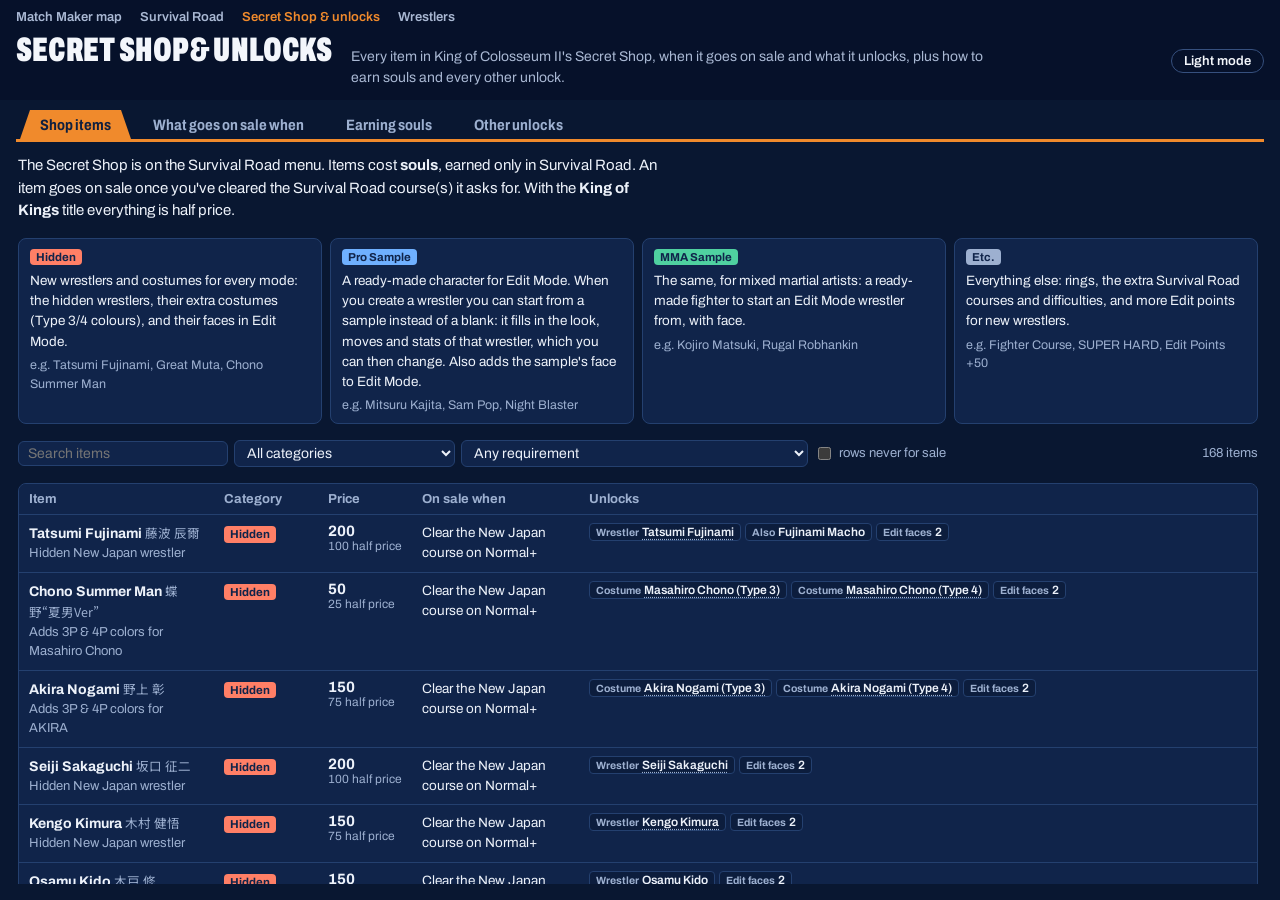
==== docs/secret-shop/index.html @ 8a0bccc7 "King of Colosseum II English translation v0.1 (beta)" ====
<!doctype html>
<html lang="en">
<meta charset="utf-8">
<meta name="viewport" content="width=device-width, initial-scale=1">
<title>Secret Shop &amp; Unlocks</title>
<link rel="preconnect" href="https://fonts.googleapis.com">
<link rel="preconnect" href="https://fonts.gstatic.com" crossorigin>
<link rel="stylesheet" href="https://fonts.googleapis.com/css2?family=Archivo:wdth,wght@62..125,400..900&family=Noto+Sans+JP:wght@400;700&display=swap">
<script>
/* Dark unless the visitor picked light (the toggle in the header). */
try { document.documentElement.dataset.theme = localStorage.getItem("kc2-theme") === "light" ? "light" : "dark"; }
catch (e) { document.documentElement.dataset.theme = "dark"; }
</script>
<style>
/* Shared by the reference pages (tools/pagekit.py): colour tokens (light/dark), header, site nav,
   tabs, chips, buttons, tables and prose. Page-specific colours (--p-*) live here too. */
:root {
  /* light: steel paper and navy ink; the accent is the game's tab orange, gold is the title belt */
  --bg: #e6ebf3; --surface: #ffffff; --sunk: #eef2f8; --ink: #0d1a33; --muted: #4d5d78; --line: #c3cfe1;
  --accent: #c2560c; --accent-soft: #fde9d8; --accent-ink: #ffffff; --good: #17734a; --bad: #b42318; --hl: #8a6100; --hl-bg: #fff2cc;
  --tab: #e8781f; --tab-ink: #10203f; --band: #0f2347; --band-ink: #f3f6fb;
  --p-njpw: #c2412d; --p-noah: #127a55; --p-ajpw: #2563b0; --p-zero1: #b06200; --p-wj: #6d45a8; --p-pancrase: #5a6573;
  --display: "Archivo", "Arial Narrow", "Helvetica Neue", sans-serif;
  --body: "Archivo", "Noto Sans JP", "Segoe UI", system-ui, sans-serif;
  --mono: var(--body);
}
@media (prefers-color-scheme: dark) { :root:not([data-theme="light"]) {
  /* dark: the game's menu blue */
  --bg: #091731; --surface: #10244a; --sunk: #0c1d3d; --ink: #edf2fa; --muted: #9db0d0; --line: #24406f;
  --accent: #ff9440; --accent-soft: #3a2614; --accent-ink: #10203f; --good: #5fd391; --bad: #ff7b72; --hl: #f5c451; --hl-bg: #33290f;
  --tab: #f08a2c; --tab-ink: #10203f; --band: #06112a; --band-ink: #f3f6fb;
  --p-njpw: #ff7f66; --p-noah: #4fd1a0; --p-ajpw: #6fb0ff; --p-zero1: #ffb347; --p-wj: #b99bff; --p-pancrase: #9db0d0;
  color-scheme: dark; } }
:root[data-theme="dark"] {
  --bg: #091731; --surface: #10244a; --sunk: #0c1d3d; --ink: #edf2fa; --muted: #9db0d0; --line: #24406f;
  --accent: #ff9440; --accent-soft: #3a2614; --accent-ink: #10203f; --good: #5fd391; --bad: #ff7b72; --hl: #f5c451; --hl-bg: #33290f;
  --tab: #f08a2c; --tab-ink: #10203f; --band: #06112a; --band-ink: #f3f6fb;
  --p-njpw: #ff7f66; --p-noah: #4fd1a0; --p-ajpw: #6fb0ff; --p-zero1: #ffb347; --p-wj: #b99bff; --p-pancrase: #9db0d0;
  color-scheme: dark; }

html, body { height: 100%; }
*, *::before, *::after { box-sizing: border-box; }
[hidden] { display: none !important; }
body { background: var(--bg); color: var(--ink); margin: 0; font: 15px/1.5 var(--body); font-variant-numeric: tabular-nums; }
:lang(ja), [lang="ja"] { font-family: "Noto Sans JP", var(--body); }
.app { display: flex; flex-direction: column; height: 100%; padding: 0 16px 16px; gap: 10px; }
/* Header: a dark band across the top, the title in heavy condensed type */
header { display: flex; flex-wrap: wrap; align-items: baseline; gap: 4px 18px; margin: 0 -16px; padding: 10px 16px 12px; background: var(--band); color: var(--band-ink); }
h1 { font: 900 34px/0.95 var(--display); font-stretch: 62%; letter-spacing: .005em; text-transform: uppercase; margin: 0; }
h1 span { color: inherit; }
.sub { color: #a9b8d3; font-size: 14px; max-width: 80ch; }
#theme { margin-left: auto; align-self: center; font: 600 13px var(--body); border: 1px solid #36507e; background: transparent; color: var(--band-ink); border-radius: 999px; padding: 4px 12px; cursor: pointer; }
/* Tabs: the game's orange slanted tab header for the open one */
nav.tabs { display: flex; gap: 2px; border-bottom: 3px solid var(--tab); flex-wrap: wrap; padding-left: 4px; }
nav.tabs button { font: 700 15px var(--body); font-stretch: 85%; background: none; border: 0; color: var(--muted); padding: 7px 20px 6px; cursor: pointer; clip-path: polygon(10px 0, calc(100% - 10px) 0, 100% 100%, 0 100%); }
nav.tabs button:hover { color: var(--ink); background: var(--sunk); }
nav.tabs button[aria-selected="true"] { color: var(--tab-ink); background: var(--tab); }
button:focus-visible, a:focus-visible, select:focus-visible, [tabindex]:focus-visible { outline: 2px solid var(--accent); outline-offset: 2px; }
.view { flex: 1; min-height: 0; }
.chip { font: 600 13px var(--body); border: 1px solid var(--line); background: var(--surface); color: var(--ink); border-radius: 999px; padding: 4px 11px 4px 9px; cursor: pointer; display: inline-flex; align-items: center; gap: 6px; }
.chip .dot { width: 9px; height: 9px; border-radius: 50%; background: var(--c); }
.chip[aria-pressed="true"] { border-color: var(--ink); box-shadow: inset 0 0 0 1px var(--ink); }
.btn { font: 600 13px var(--body); border: 1px solid var(--line); background: var(--surface); color: var(--ink); border-radius: 6px; padding: 4px 10px; cursor: pointer; }
.btn:hover { border-color: var(--ink); }
.btn[aria-pressed="true"] { border-color: var(--accent); color: var(--accent); }
a.sl { color: var(--ink); font-weight: 600; text-decoration: underline; text-decoration-color: var(--accent); text-underline-offset: 2px; cursor: pointer; }
.muted { color: var(--muted); }
.small { font-size: 13px; }
/* Tables and prose */
.wrap { max-width: 1180px; display: grid; gap: 16px; padding-bottom: 24px; }
.filters { display: flex; flex-wrap: wrap; gap: 6px; align-items: center; }
.filters select { font: 14px var(--body); padding: 4px 8px; border: 1px solid var(--line); border-radius: 6px; background: var(--surface); color: var(--ink); }
.tablebox { overflow-x: auto; border: 1px solid var(--line); border-radius: 8px; background: var(--surface); }
table { border-collapse: collapse; width: 100%; font-size: 14px; }
th, td { text-align: left; vertical-align: top; padding: 8px 10px; border-bottom: 1px solid var(--line); }
th { font: 700 13px var(--body); color: var(--muted); position: sticky; top: 0; background: var(--surface); }
td.n { font-variant-numeric: tabular-nums; white-space: nowrap; text-align: right; }
tr.first td { border-top: 2px solid var(--line); }
.prose { max-width: 72ch; display: grid; gap: 10px; }
.prose h2 { font: 900 30px/1 var(--display); font-stretch: 62%; text-transform: uppercase; margin: 12px 0 0; }
.prose p, .prose li { margin: 0; }
.prose ol, .prose ul { margin: 0; padding-left: 22px; display: grid; gap: 4px; }
.prose table { font-size: 14px; }
.k { font: 600 13px ui-monospace, Menlo, monospace; background: var(--sunk); border: 1px solid var(--line); border-radius: 4px; padding: 0 4px; }
nav.site { display: flex; flex-wrap: wrap; gap: 4px 18px; font: 600 13px var(--body); width: 100%; order: -1; padding-bottom: 6px; }
nav.site a { color: #a9b8d3; text-decoration: none; }
nav.site a:hover { color: var(--band-ink); }
nav.site a[aria-current="page"] { color: var(--tab); }
.note { border-left: 3px solid var(--line); padding: 2px 0 2px 12px; color: var(--muted); font-size: 13.5px; }
@media (max-width: 900px) { .app { height: auto; min-height: 100%; } }
a.wl { color: inherit; text-decoration: underline dotted; text-decoration-color: var(--muted); text-underline-offset: 3px; }
a.wl:hover { text-decoration-style: solid; text-decoration-color: var(--accent); }

/* Layout: header + tabs; each tab scrolls on its own. Built by tools/shopmap.py. */
.view { overflow: auto; padding: 2px 4px 0 2px; }
.view:focus { outline: none; }
.wrap { max-width: 1240px; }
.filters input[type="search"] { font: 14px var(--body); padding: 4px 9px; border: 1px solid var(--line); border-radius: 6px; background: var(--surface); color: var(--ink); width: 210px; }
.filters label.chk { display: inline-flex; gap: 5px; align-items: center; font-size: 13px; color: var(--muted); }
.count { font-size: 13px; color: var(--muted); margin-left: auto; }
.price { font: 700 15px var(--body); font-variant-numeric: tabular-nums; white-space: nowrap; }
.price small { font-weight: 400; color: var(--muted); font-size: 12px; display: block; }
.cat { font: 700 11.5px/1 var(--body); border-radius: 4px; padding: 3px 6px 2px; white-space: nowrap; display: inline-block; color: var(--surface); background: var(--cc, var(--muted)); }
.catkey { display: grid; grid-template-columns: repeat(auto-fit, minmax(250px, 1fr)); gap: 8px; }
.catkey div { background: var(--surface); border: 1px solid var(--line); border-radius: 8px; padding: 8px 11px; display: grid; gap: 4px; align-content: start; font-size: 13.5px; }
.catkey .ex { color: var(--muted); font-size: 12.5px; }
.cat-1 { --cc: var(--p-njpw); } .cat-2 { --cc: var(--p-ajpw); } .cat-3 { --cc: var(--p-noah); } .cat-4 { --cc: var(--muted); }
.ul { display: flex; flex-wrap: wrap; gap: 4px; }
.u { font: 600 12px var(--body); border: 1px solid var(--line); border-radius: 4px; padding: 1px 6px; background: var(--sunk); white-space: nowrap; }
.u b { font-weight: 700; color: var(--muted); font-size: 10.5px; margin-right: 3px; }
.u.key { border-color: var(--hl); color: var(--hl); background: var(--hl-bg); }
.desc { font-size: 13px; color: var(--muted); }
.jp { font-size: 12.5px; color: var(--muted); }
.req { font-size: 13.5px; }
tr.unsold td { opacity: .65; }

/* The unlock ladder: one column of cards per step */
.ladder { display: grid; grid-template-columns: repeat(auto-fill, minmax(280px, 1fr)); gap: 12px; }
.rung { background: var(--surface); border: 1px solid var(--line); border-radius: 8px; padding: 10px 12px 12px; display: grid; gap: 8px; align-content: start; }
.rung h3 { margin: 0; font: 900 23px/1.1 var(--display); text-transform: uppercase; font-stretch: 62%; }
.rung .tot { font-size: 12.5px; color: var(--muted); }
.rung ul { list-style: none; margin: 0; padding: 0; display: grid; gap: 3px; font-size: 13.5px; }
.rung li { display: flex; gap: 6px; align-items: baseline; }
.rung li .nm { flex: 1; min-width: 0; }
.rung li .pr { font-variant-numeric: tabular-nums; color: var(--muted); font-size: 12.5px; }
.rung.key { border-color: var(--hl); }
.stage { font: 700 14px var(--body); color: var(--ink); margin: 6px 0 -4px; }

.cards { display: grid; grid-template-columns: repeat(auto-fill, minmax(320px, 1fr)); gap: 12px; }
.card { background: var(--surface); border: 1px solid var(--line); border-radius: 8px; padding: 12px 14px; display: grid; gap: 8px; align-content: start; }
.card h3 { margin: 0; font: 700 16px var(--body); overflow-wrap: anywhere; }
.card { min-width: 0; }
.card .u { white-space: normal; }
.card .vf { font-size: 12.5px; color: var(--muted); }
.card .src { font: 600 12.5px var(--body); color: var(--muted); }
td.n.hot { color: var(--good); font-weight: 700; }
</style>

<div class="app">
  <header>
    <h1>Secret Shop <span>&amp; Unlocks</span></h1>
    <div class="sub">Every item in King of Colosseum II's Secret Shop, when it goes on sale and what it unlocks, plus how to earn souls and every other unlock.</div>
    <button id="theme" type="button"></button>
    <nav class="site" aria-label="Reference pages"><a href="../matchmaker-map/">Match Maker map</a><a href="../survival-road/">Survival Road</a><a href="../secret-shop/" aria-current="page">Secret Shop & unlocks</a><a href="../wrestlers/">Wrestlers</a></nav>
  </header>
  <nav class="tabs" role="tablist">
    <button role="tab" id="t-items" aria-selected="true" aria-controls="items">Shop items</button>
    <button role="tab" id="t-ladder" aria-selected="false" aria-controls="ladder">What goes on sale when</button>
    <button role="tab" id="t-souls" aria-selected="false" aria-controls="souls">Earning souls</button>
    <button role="tab" id="t-other" aria-selected="false" aria-controls="other">Other unlocks</button>
  </nav>

  <section class="view" id="items" role="tabpanel">
    <div class="wrap">
      <div class="prose"><p>The Secret Shop is on the Survival Road menu. Items cost <b>souls</b>, earned only in Survival Road. An item goes on sale once you've cleared the Survival Road course(s) it asks for. With the <b>King of Kings</b> title everything is half price.</p></div>
      <div class="catkey" id="catkey"></div>
      <div class="filters">
        <input type="search" id="q" placeholder="Search items" aria-label="Search items">
        <select id="f-cat" aria-label="Category"></select>
        <select id="f-req" aria-label="Requirement"></select>
        <label class="chk"><input type="checkbox" id="f-unsold"> rows never for sale</label>
        <span class="count" id="count"></span>
      </div>
      <div class="tablebox"><table id="itable"><thead><tr><th>Item</th><th>Category</th><th>Price</th><th>On sale when</th><th>Unlocks</th></tr></thead><tbody></tbody></table></div>
    </div>
  </section>

  <section class="view" id="ladder" role="tabpanel" hidden>
    <div class="wrap" id="laddertext"></div>
  </section>

  <section class="view" id="souls" role="tabpanel" hidden>
    <div class="wrap" id="soulstext"></div>
  </section>

  <section class="view" id="other" role="tabpanel" hidden>
    <div class="wrap" id="othertext"></div>
  </section>
</div>

<script type="application/json" id="data">{"meta":{"source":"KC2FIRE.000 entries 2396 (items), 2397 (categories), 2400 (courses); flags cross-referenced with 1999, 1452, 2010; rules from the executable","shop_screen":"0x1c96c0 (Survival Road menu -> Secret Shop; called from 0x1bcce0 / 0x1bcdb0)","state":"one byte per row at 0x334fe0+0x55ac+row: 0 hidden, 1 for sale, 2 bought (system save)","english_key_problems":[]},"currency":{"name":"souls","name_jp":"魂","cap":9999,"where":"Survival data +4 (0x334fe4)","earned_in":"Survival Road only: after every match souls += per-match souls + title bonus (0x1bc950-0x1bcaa8)","per_match":{"Easy":{"rating < 40":5,"40-59":10,"60-79":20,"80-99":50,"100":100},"Normal":{"rating < 40":10,"40-59":30,"60-79":50,"80-99":100,"100":200},"Hard":{"rating < 40":20,"40-59":60,"60-79":100,"80-99":150,"100":300},"Super Hard":{"rating < 40":40,"40-59":120,"60-79":200,"80-99":300,"100":600},"Master":{"rating < 40":80,"40-59":240,"60-79":400,"80-99":600,"100":1200}},"title_bonus":{"King of Kings":{"80-99":300,"100":500},"Soul Evangelist":{"80-99":100,"100":200},"Mr. Pro Wrestling":{"80-99":75,"100":150},"Entertainer":{"80-99":50,"100":100},"Rough Diamond":{"80-99":50,"100":0},"Struggling Midcarder":{"80-99":25,"100":0}},"titles":[{"id":1,"jp":"キング・オブ・キングス","en":"King of Kings","condition":"average of the last 10 ratings 80+ and at least one 100 (or average 100); shop prices halved"},{"id":2,"jp":"魂の伝道師","en":"Soul Evangelist","condition":"average 80-99, no 100 among the last 10"},{"id":3,"jp":"Ｍｒ．プロレス","en":"Mr. Pro Wrestling","condition":"average 60-79, four or more 80-99 ratings"},{"id":4,"jp":"エンターテイナー","en":"Entertainer","condition":"average 60-79, two or three 80-99 ratings"},{"id":5,"jp":"未完の大器","en":"Rough Diamond","condition":"average 60-79, one 80-99 rating"},{"id":6,"jp":"悩める中堅","en":"Struggling Midcarder","condition":"average 60-79, no 80-99 rating"},{"id":7,"jp":"グリーンボーイ","en":"Green Boy","condition":"average 40-59"},{"id":8,"jp":"学生プロレス並","en":"Backyard Wrestler","condition":"average below 40"}],"half_price":"title 1 (King of Kings): every price halved, rounded down (0x1c9bf4)","edit_points":"not a currency: 200 + 50 per bought Edit Points +50 item, max 400 (0x1c9390 -> 0x3e9a5c)"},"difficulties":[{"id":1,"jp":"イージー","en":"Easy","unlock":"always"},{"id":2,"jp":"ノーマル","en":"Normal","unlock":"always"},{"id":3,"jp":"ハード","en":"Hard","unlock":"always"},{"id":4,"jp":"Sハード","en":"Super Hard","unlock":"buy SUPER HARD"},{"id":5,"jp":"マスター","en":"Master","unlock":"buy MASTER"}],"courses":[{"id":1,"jp":"新日本","en":"New Japan","playable":true,"note":""},{"id":2,"jp":"ノア","en":"NOAH","playable":true,"note":""},{"id":3,"jp":"全日本","en":"All Japan","playable":true,"note":""},{"id":4,"jp":"ゼロワン","en":"ZERO-ONE","playable":true,"note":""},{"id":5,"jp":"WJ","en":"WJ","playable":true,"note":""},{"id":6,"jp":"パンクラス","en":"Pancrase","playable":false,"note":"cut: always skipped by the course list (0x1c2f94)"},{"id":7,"jp":"格闘家","en":"Fighter","playable":true,"note":"hidden until the Fighter Course item is bought; singles only"},{"id":8,"jp":"Sスターズ","en":"S-Stars","playable":true,"note":"hidden until the S-Stars Course item is bought"}],"categories":[{"id":1,"jp":"隠しレスラー","en":"Hidden","help_jp":"レスラー／カラーなどのデータ類を各種モードに追加","help_en":"Adds wrestlers, colors etc. to the modes"},{"id":2,"jp":"レスラーサンプル","en":"Pro Sample","help_jp":"レスラーサンプルをエディットモードに追加","help_en":"Adds pro wrestler samples to Edit mode"},{"id":3,"jp":"格闘家サンプル","en":"MMA Sample","help_jp":"格闘家サンプルをエディットモードに追加","help_en":"Adds MMA fighter samples to Edit mode"},{"id":4,"jp":"Ｅｔｃ．","en":"Etc.","help_jp":"その他の様々なデータ類を各種モードに追加","help_en":"Adds various other data to the modes"}],"items":[{"row":1,"id":60,"flag":60,"name_jp":"藤波 辰爾","name_en":"Tatsumi Fujinami","category":1,"category_en":"Hidden","description_jp":"新日本プロレス所属の隠しレスラー","description_en":"Hidden New Japan wrestler","price":200,"price_half":100,"currency":"souls","requirement":{"type":"course","course":1,"course_en":"New Japan","difficulty":2,"difficulty_en":"Normal","text":"Clear the New Japan course on Normal or harder"},"sold":true,"bought_with":null,"portrait":2475,"unlocks":[{"kind":"wrestler","target":0,"flag":6,"name":"Tatsumi Fujinami","name_jp":"藤波 辰爾"},{"kind":"edit_part","target":0,"list":"A","name":"Tatsumi Fujinami","name_jp":"藤波　辰爾"},{"kind":"edit_part","target":2284,"list":"B","name":"Tatsumi Fujinami","name_jp":"藤波　辰爾"},{"kind":"linked_item","target":61,"name":"Fujinami Macho","name_jp":"藤波“マッチョVer”"}]},{"row":2,"id":61,"flag":61,"name_jp":"藤波“マッチョVer”","name_en":"Fujinami Macho","category":null,"category_en":null,"description_jp":"","description_en":"","price":null,"price_half":null,"currency":null,"requirement":null,"sold":false,"bought_with":60,"portrait":null,"unlocks":[{"kind":"edit_part","target":1,"list":"A","name":"T. Fujinami \"M Dragon\"","name_jp":"藤波　辰巳“ＭドラゴンＶｅｒ”"},{"kind":"edit_part","target":2285,"list":"B","name":"T. Fujinami \"M Dragon\"","name_jp":"藤波　辰巳“ＭドラゴンＶｅｒ”"}]},{"row":3,"id":62,"flag":62,"name_jp":"蝶野“夏男Ver”","name_en":"Chono Summer Man","category":1,"category_en":"Hidden","description_jp":"蝶野 正洋の３Ｐ＆４Ｐカラー追加","description_en":"Adds 3P & 4P colors for Masahiro Chono","price":50,"price_half":25,"currency":"souls","requirement":{"type":"course","course":1,"course_en":"New Japan","difficulty":2,"difficulty_en":"Normal","text":"Clear the New Japan course on Normal or harder"},"sold":true,"bought_with":null,"portrait":2785,"unlocks":[{"kind":"variant","target":6,"flag":26,"wrestler":1,"type":3,"name":"Masahiro Chono (Type 3)","name_jp":"蝶野 正洋"},{"kind":"variant","target":7,"flag":27,"wrestler":1,"type":4,"name":"Masahiro Chono (Type 4)","name_jp":"蝶野 正洋"},{"kind":"edit_part","target":3,"list":"A","name":"M. Chono \"Summer Man\"","name_jp":"蝶野　正洋“夏男Ｖｅｒ”"},{"kind":"edit_part","target":2287,"list":"B","name":"M. Chono \"Summer Man\"","name_jp":"蝶野　正洋“夏男Ｖｅｒ”"}]},{"row":4,"id":63,"flag":63,"name_jp":"野上 彰","name_en":"Akira Nogami","category":1,"category_en":"Hidden","description_jp":"ＡＫＩＲＡの３Ｐ＆４Ｐカラー追加","description_en":"Adds 3P & 4P colors for AKIRA","price":150,"price_half":75,"currency":"souls","requirement":{"type":"course","course":1,"course_en":"New Japan","difficulty":2,"difficulty_en":"Normal","text":"Clear the New Japan course on Normal or harder"},"sold":true,"bought_with":null,"portrait":2786,"unlocks":[{"kind":"variant","target":92,"flag":28,"wrestler":26,"type":3,"name":"Akira Nogami (Type 3)","name_jp":"野上 彰"},{"kind":"variant","target":93,"flag":29,"wrestler":26,"type":4,"name":"Akira Nogami (Type 4)","name_jp":"野上 彰"},{"kind":"edit_part","target":49,"list":"A","name":"Akira Nogami","name_jp":"野上　彰"},{"kind":"edit_part","target":2333,"list":"B","name":"Akira Nogami","name_jp":"野上　彰"}]},{"row":5,"id":64,"flag":64,"name_jp":"坂口 征二","name_en":"Seiji Sakaguchi","category":1,"category_en":"Hidden","description_jp":"新日本プロレス所属の隠しレスラー","description_en":"Hidden New Japan wrestler","price":200,"price_half":100,"currency":"souls","requirement":{"type":"course","course":1,"course_en":"New Japan","difficulty":2,"difficulty_en":"Normal","text":"Clear the New Japan course on Normal or harder"},"sold":true,"bought_with":null,"portrait":2514,"unlocks":[{"kind":"wrestler","target":39,"flag":7,"name":"Seiji Sakaguchi","name_jp":"坂口 征二"},{"kind":"edit_part","target":66,"list":"A","name":"Seiji Sakaguchi","name_jp":"坂口　征二"},{"kind":"edit_part","target":2350,"list":"B","name":"Seiji Sakaguchi","name_jp":"坂口　征二"}]},{"row":6,"id":65,"flag":65,"name_jp":"木村 健悟","name_en":"Kengo Kimura","category":1,"category_en":"Hidden","description_jp":"新日本プロレス所属の隠しレスラー","description_en":"Hidden New Japan wrestler","price":150,"price_half":75,"currency":"souls","requirement":{"type":"course","course":1,"course_en":"New Japan","difficulty":2,"difficulty_en":"Normal","text":"Clear the New Japan course on Normal or harder"},"sold":true,"bought_with":null,"portrait":2515,"unlocks":[{"kind":"wrestler","target":40,"flag":8,"name":"Kengo Kimura","name_jp":"木村 健悟"},{"kind":"edit_part","target":67,"list":"A","name":"Kengo Kimura","name_jp":"木村　健悟"},{"kind":"edit_part","target":2351,"list":"B","name":"Kengo Kimura","name_jp":"木村　健悟"}]},{"row":7,"id":66,"flag":66,"name_jp":"木戸 修","name_en":"Osamu Kido","category":1,"category_en":"Hidden","description_jp":"新日本プロレス所属の隠しレスラー","description_en":"Hidden New Japan wrestler","price":150,"price_half":75,"currency":"souls","requirement":{"type":"course","course":1,"course_en":"New Japan","difficulty":2,"difficulty_en":"Normal","text":"Clear the New Japan course on Normal or harder"},"sold":true,"bought_with":null,"portrait":2516,"unlocks":[{"kind":"wrestler","target":41,"flag":9,"name":"Osamu Kido","name_jp":"木戸 修"},{"kind":"edit_part","target":68,"list":"A","name":"Osamu Kido","name_jp":"木戸　修"},{"kind":"edit_part","target":2352,"list":"B","name":"Osamu Kido","name_jp":"木戸　修"}]},{"row":8,"id":67,"flag":67,"name_jp":"山崎 一夫","name_en":"Kazuo Yamazaki","category":1,"category_en":"Hidden","description_jp":"新日本プロレス所属の隠しレスラー","description_en":"Hidden New Japan wrestler","price":150,"price_half":75,"currency":"souls","requirement":{"type":"course","course":1,"course_en":"New Japan","difficulty":2,"difficulty_en":"Normal","text":"Clear the New Japan course on Normal or harder"},"sold":true,"bought_with":null,"portrait":2517,"unlocks":[{"kind":"wrestler","target":42,"flag":10,"name":"Kazuo Yamazaki","name_jp":"山崎 一夫"},{"kind":"edit_part","target":69,"list":"A","name":"Kazuo Yamazaki","name_jp":"山崎　一夫"},{"kind":"edit_part","target":2353,"list":"B","name":"Kazuo Yamazaki","name_jp":"山崎　一夫"}]},{"row":9,"id":68,"flag":68,"name_jp":"Ｓ・Ｓ・マシン","name_en":"S.S. Machine","category":1,"category_en":"Hidden","description_jp":"新日本プロレス所属の隠しレスラー","description_en":"Hidden New Japan wrestler","price":200,"price_half":100,"currency":"souls","requirement":{"type":"course","course":1,"course_en":"New Japan","difficulty":2,"difficulty_en":"Normal","text":"Clear the New Japan course on Normal or harder"},"sold":true,"bought_with":null,"portrait":2518,"unlocks":[{"kind":"wrestler","target":43,"flag":11,"name":"Super Strong Machine","name_jp":"マシン スーパー・ストロング"},{"kind":"edit_part","target":70,"list":"A","name":"S.S. Machine","name_jp":"Ｓ・Ｓ・マシン"},{"kind":"edit_part","target":2354,"list":"B","name":"S.S. Machine","name_jp":"Ｓ・Ｓ・マシン"},{"kind":"linked_item","target":69,"name":"Junji Hirata","name_jp":"平田 淳嗣"}]},{"row":10,"id":69,"flag":69,"name_jp":"平田 淳嗣","name_en":"Junji Hirata","category":null,"category_en":null,"description_jp":"","description_en":"","price":null,"price_half":null,"currency":null,"requirement":null,"sold":false,"bought_with":68,"portrait":null,"unlocks":[{"kind":"edit_part","target":71,"list":"A","name":"Junji Hirata","name_jp":"平田　淳嗣"},{"kind":"edit_part","target":2355,"list":"B","name":"Junji Hirata","name_jp":"平田　淳嗣"}]},{"row":11,"id":70,"flag":70,"name_jp":"小林 邦昭","name_en":"Kuniaki Kobayashi","category":1,"category_en":"Hidden","description_jp":"新日本プロレス所属の隠しレスラー","description_en":"Hidden New Japan wrestler","price":150,"price_half":75,"currency":"souls","requirement":{"type":"course","course":1,"course_en":"New Japan","difficulty":2,"difficulty_en":"Normal","text":"Clear the New Japan course on Normal or harder"},"sold":true,"bought_with":null,"portrait":2519,"unlocks":[{"kind":"wrestler","target":44,"flag":12,"name":"Kuniaki Kobayashi","name_jp":"小林 邦昭"},{"kind":"edit_part","target":72,"list":"A","name":"Kuniaki Kobayashi","name_jp":"小林　邦昭"},{"kind":"edit_part","target":2356,"list":"B","name":"Kuniaki Kobayashi","name_jp":"小林　邦昭"}]},{"row":12,"id":71,"flag":71,"name_jp":"山本 小鉄","name_en":"Kotetsu Yamamoto","category":null,"category_en":null,"description_jp":"","description_en":"","price":null,"price_half":null,"currency":null,"requirement":null,"sold":false,"bought_with":null,"portrait":null,"unlocks":[{"kind":"wrestler","target":45,"flag":13,"name":"Yamamoto Kotetsu","name_jp":"小鉄 山本"},{"kind":"edit_part","target":73,"list":"A","name":"Kotetsu Yamamoto","name_jp":"山本　小鉄"},{"kind":"edit_part","target":2357,"list":"B","name":"Kotetsu Yamamoto","name_jp":"山本　小鉄"}],"note":"Dojo reward (0x17ac80), skipped by the shop exit loop"},{"row":13,"id":72,"flag":72,"name_jp":"ブラック・キャット","name_en":"Black Cat","category":1,"category_en":"Hidden","description_jp":"新日本プロレス所属の隠しレスラー","description_en":"Hidden New Japan wrestler","price":100,"price_half":50,"currency":"souls","requirement":{"type":"course","course":1,"course_en":"New Japan","difficulty":2,"difficulty_en":"Normal","text":"Clear the New Japan course on Normal or harder"},"sold":true,"bought_with":null,"portrait":2525,"unlocks":[{"kind":"wrestler","target":50,"flag":14,"name":"Black Cat","name_jp":"キャット ブラック"},{"kind":"edit_part","target":80,"list":"A","name":"Black Cat","name_jp":"ブラック・キャット"},{"kind":"edit_part","target":2364,"list":"B","name":"Black Cat","name_jp":"ブラック・キャット"}]},{"row":14,"id":73,"flag":73,"name_jp":"三沢“超世代Ver”","name_en":"Misawa Super Gen.","category":1,"category_en":"Hidden","description_jp":"三沢 光晴の３Ｐ＆４Ｐカラー追加","description_en":"Adds 3P & 4P colors for Mitsuharu Misawa","price":50,"price_half":25,"currency":"souls","requirement":{"type":"course","course":2,"course_en":"NOAH","difficulty":2,"difficulty_en":"Normal","text":"Clear the NOAH course on Normal or harder"},"sold":true,"bought_with":null,"portrait":2787,"unlocks":[{"kind":"variant","target":154,"flag":30,"wrestler":51,"type":3,"name":"Mitsuharu Misawa (Type 3)","name_jp":"三沢 光晴"},{"kind":"variant","target":155,"flag":31,"wrestler":51,"type":4,"name":"Mitsuharu Misawa (Type 4)","name_jp":"三沢 光晴"},{"kind":"edit_part","target":82,"list":"A","name":"M. Misawa \"Super Gen.\"","name_jp":"三沢　光晴“超世代Ｖｅｒ”"},{"kind":"edit_part","target":2366,"list":"B","name":"M. Misawa \"Super Gen.\"","name_jp":"三沢　光晴“超世代Ｖｅｒ”"}]},{"row":15,"id":74,"flag":74,"name_jp":"小橋“超世代Ver”","name_en":"Kobashi Chosedai","category":1,"category_en":"Hidden","description_jp":"小橋 建太の４Ｐカラー追加","description_en":"Adds a 4P color for Kenta Kobashi","price":50,"price_half":25,"currency":"souls","requirement":{"type":"course","course":2,"course_en":"NOAH","difficulty":2,"difficulty_en":"Normal","text":"Clear the NOAH course on Normal or harder"},"sold":true,"bought_with":null,"portrait":2788,"unlocks":[{"kind":"variant","target":159,"flag":32,"wrestler":52,"type":4,"name":"Kenta Kobashi (Type 4)","name_jp":"小橋 健太"},{"kind":"edit_part","target":85,"list":"A","name":"K. Kobashi \"Chosedai\"","name_jp":"小橋　健太“超世代Ｖｅｒ”"},{"kind":"edit_part","target":2369,"list":"B","name":"K. Kobashi \"Chosedai\"","name_jp":"小橋　健太“超世代Ｖｅｒ”"}]},{"row":16,"id":75,"flag":75,"name_jp":"田上“聖鬼軍Ver”","name_en":"Taue Holy Demon","category":1,"category_en":"Hidden","description_jp":"田上 明の３Ｐ＆４Ｐカラー追加","description_en":"Adds 3P & 4P colors for Akira Taue","price":50,"price_half":25,"currency":"souls","requirement":{"type":"course","course":2,"course_en":"NOAH","difficulty":2,"difficulty_en":"Normal","text":"Clear the NOAH course on Normal or harder"},"sold":true,"bought_with":null,"portrait":2789,"unlocks":[{"kind":"variant","target":162,"flag":33,"wrestler":53,"type":3,"name":"Akira Taue (Type 3)","name_jp":"田上 明"},{"kind":"variant","target":163,"flag":34,"wrestler":53,"type":4,"name":"Akira Taue (Type 4)","name_jp":"田上 明"},{"kind":"edit_part","target":87,"list":"A","name":"A. Taue \"Holy Demon\"","name_jp":"田上　明“聖鬼軍Ｖｅｒ”"},{"kind":"edit_part","target":2371,"list":"B","name":"A. Taue \"Holy Demon\"","name_jp":"田上　明“聖鬼軍Ｖｅｒ”"}]},{"row":17,"id":76,"flag":76,"name_jp":"菊地“超世代Ver”","name_en":"Kikuchi Super Gen.","category":1,"category_en":"Hidden","description_jp":"菊地 毅の４Ｐカラー追加","description_en":"Adds a 4P color for Tsuyoshi Kikuchi","price":50,"price_half":25,"currency":"souls","requirement":{"type":"course","course":2,"course_en":"NOAH","difficulty":2,"difficulty_en":"Normal","text":"Clear the NOAH course on Normal or harder"},"sold":true,"bought_with":null,"portrait":2790,"unlocks":[{"kind":"variant","target":218,"flag":36,"wrestler":69,"type":4,"name":"Tsuyoshi Kikuchi (Type 4)","name_jp":"菊地 毅"},{"kind":"edit_part","target":109,"list":"A","name":"Kikuchi \"Super Gen.\"","name_jp":"菊地　毅“超世代ｖｅｒ”"},{"kind":"edit_part","target":2393,"list":"B","name":"Kikuchi \"Super Gen.\"","name_jp":"菊地　毅“超世代ｖｅｒ”"}]},{"row":18,"id":77,"flag":77,"name_jp":"浅子 覚","name_en":"Satoru Asako","category":1,"category_en":"Hidden","description_jp":"プロレスリング・ノア所属の隠しレスラー","description_en":"Hidden NOAH wrestler","price":100,"price_half":50,"currency":"souls","requirement":{"type":"course","course":2,"course_en":"NOAH","difficulty":2,"difficulty_en":"Normal","text":"Clear the NOAH course on Normal or harder"},"sold":true,"bought_with":null,"portrait":2550,"unlocks":[{"kind":"wrestler","target":75,"flag":15,"name":"Satoru Asako","name_jp":"浅子 覚"},{"kind":"edit_part","target":120,"list":"A","name":"Satoru Asako","name_jp":"浅子　覚"},{"kind":"edit_part","target":2404,"list":"B","name":"Satoru Asako","name_jp":"浅子　覚"}]},{"row":19,"id":78,"flag":78,"name_jp":"ラッシャー木村","name_en":"Rusher Kimura","category":1,"category_en":"Hidden","description_jp":"プロレスリング・ノア所属の隠しレスラー","description_en":"Hidden NOAH wrestler","price":150,"price_half":75,"currency":"souls","requirement":{"type":"course","course":2,"course_en":"NOAH","difficulty":2,"difficulty_en":"Normal","text":"Clear the NOAH course on Normal or harder"},"sold":true,"bought_with":null,"portrait":2551,"unlocks":[{"kind":"wrestler","target":76,"flag":16,"name":"Rusher Kimura","name_jp":"木村 ラッシャー"},{"kind":"edit_part","target":121,"list":"A","name":"Rusher Kimura","name_jp":"ラッシャー木村"},{"kind":"edit_part","target":2405,"list":"B","name":"Rusher Kimura","name_jp":"ラッシャー木村"}]},{"row":20,"id":79,"flag":79,"name_jp":"マイティ井上","name_en":"Mighty Inoue","category":1,"category_en":"Hidden","description_jp":"プロレスリング・ノア所属の隠しレスラー","description_en":"Hidden NOAH wrestler","price":100,"price_half":50,"currency":"souls","requirement":{"type":"course","course":2,"course_en":"NOAH","difficulty":2,"difficulty_en":"Normal","text":"Clear the NOAH course on Normal or harder"},"sold":true,"bought_with":null,"portrait":2554,"unlocks":[{"kind":"wrestler","target":79,"flag":17,"name":"Inoue Mighty","name_jp":"マイティ 井上"},{"kind":"edit_part","target":124,"list":"A","name":"Mighty Inoue","name_jp":"マイティ井上"},{"kind":"edit_part","target":2408,"list":"B","name":"Mighty Inoue","name_jp":"マイティ井上"}]},{"row":21,"id":80,"flag":80,"name_jp":"武藤“NBMVer”","name_en":"Mutoh NBM","category":1,"category_en":"Hidden","description_jp":"武藤 敬司の３Ｐカラー追加","description_en":"Adds a 3P color for Keiji Mutoh","price":50,"price_half":25,"currency":"souls","requirement":{"type":"course","course":3,"course_en":"All Japan","difficulty":2,"difficulty_en":"Normal","text":"Clear the All Japan course on Normal or harder"},"sold":true,"bought_with":null,"portrait":2791,"unlocks":[{"kind":"variant","target":251,"flag":37,"wrestler":82,"type":3,"name":"Keiji Mutoh (Type 3)","name_jp":"武藤 敬司"},{"kind":"edit_part","target":129,"list":"A","name":"Keiji Mutoh \"NBM\"","name_jp":"武藤　敬司“ＮＢＭＶｅｒ”"},{"kind":"edit_part","target":2413,"list":"B","name":"Keiji Mutoh \"NBM\"","name_jp":"武藤　敬司“ＮＢＭＶｅｒ”"}]},{"row":22,"id":81,"flag":81,"name_jp":"武藤“バク進Ver”","name_en":"Mutoh Bakushin","category":1,"category_en":"Hidden","description_jp":"武藤 敬司の４Ｐカラー追加","description_en":"Adds a 4P color for Keiji Mutoh","price":50,"price_half":25,"currency":"souls","requirement":{"type":"course","course":3,"course_en":"All Japan","difficulty":2,"difficulty_en":"Normal","text":"Clear the All Japan course on Normal or harder"},"sold":true,"bought_with":null,"portrait":2792,"unlocks":[{"kind":"variant","target":252,"flag":38,"wrestler":82,"type":4,"name":"Keiji Mutoh (Type 4)","name_jp":"武藤 敬司"},{"kind":"edit_part","target":130,"list":"A","name":"K. Mutoh \"Bakushin\"","name_jp":"武藤　敬司“バク進Ｖｅｒ”"},{"kind":"edit_part","target":2414,"list":"B","name":"K. Mutoh \"Bakushin\"","name_jp":"武藤　敬司“バク進Ｖｅｒ”"}]},{"row":23,"id":82,"flag":82,"name_jp":"グレート・ムタ","name_en":"Great Muta","category":1,"category_en":"Hidden","description_jp":"全日本プロレス所属の隠しレスラー","description_en":"Hidden All Japan wrestler","price":500,"price_half":250,"currency":"souls","requirement":{"type":"course","course":3,"course_en":"All Japan","difficulty":2,"difficulty_en":"Normal","text":"Clear the All Japan course on Normal or harder"},"sold":true,"bought_with":null,"portrait":2558,"unlocks":[{"kind":"wrestler","target":83,"flag":18,"name":"Great Muta","name_jp":"ムタ グレート"},{"kind":"edit_part","target":131,"list":"A","name":"Great Muta","name_jp":"グレート・ムタ"},{"kind":"edit_part","target":2415,"list":"B","name":"Great Muta","name_jp":"グレート・ムタ"},{"kind":"linked_item","target":83,"name":"Muta Jason","name_jp":"ムタ“ジェイソンVer”"},{"kind":"linked_item","target":84,"name":"Muta Retro","name_jp":"ムタ“レトロVer”"},{"kind":"linked_item","target":85,"name":"Muta Hood","name_jp":"ムタズキン"},{"kind":"linked_item","target":86,"name":"Muta Gray Hood","name_jp":"ムタグレーズキン"},{"kind":"linked_item","target":87,"name":"Muta Skull Hood","name_jp":"ムタドクロズキン"},{"kind":"linked_item","target":88,"name":"Muta Mecha Hood","name_jp":"ムタメカズキン"},{"kind":"linked_item","target":89,"name":"Muta Spider Hood","name_jp":"ムタスパイダーズキン"}]},{"row":24,"id":83,"flag":83,"name_jp":"ムタ“ジェイソンVer”","name_en":"Muta Jason","category":null,"category_en":null,"description_jp":"","description_en":"","price":null,"price_half":null,"currency":null,"requirement":null,"sold":false,"bought_with":82,"portrait":null,"unlocks":[{"kind":"edit_part","target":132,"list":"A","name":"Great Muta \"Jason\"","name_jp":"グレート・ムタ“ジェイソンＶｅｒ”"},{"kind":"edit_part","target":2416,"list":"B","name":"Great Muta \"Jason\"","name_jp":"グレート・ムタ“ジェイソンＶｅｒ”"}]},{"row":25,"id":84,"flag":84,"name_jp":"ムタ“レトロVer”","name_en":"Muta Retro","category":null,"category_en":null,"description_jp":"","description_en":"","price":null,"price_half":null,"currency":null,"requirement":null,"sold":false,"bought_with":82,"portrait":null,"unlocks":[{"kind":"edit_part","target":133,"list":"A","name":"Great Muta \"Retro\"","name_jp":"グレート・ムタ“レトロＶｅｒ”"},{"kind":"edit_part","target":2417,"list":"B","name":"Great Muta \"Retro\"","name_jp":"グレート・ムタ“レトロＶｅｒ”"}]},{"row":26,"id":85,"flag":85,"name_jp":"ムタズキン","name_en":"Muta Hood","category":null,"category_en":null,"description_jp":"","description_en":"","price":null,"price_half":null,"currency":null,"requirement":null,"sold":false,"bought_with":82,"portrait":null,"unlocks":[{"kind":"edit_part","target":134,"list":"A","name":"Muta Hood","name_jp":"ムタズキン"},{"kind":"edit_part","target":2418,"list":"B","name":"Muta Hood","name_jp":"ムタズキン"}]},{"row":27,"id":86,"flag":86,"name_jp":"ムタグレーズキン","name_en":"Muta Gray Hood","category":null,"category_en":null,"description_jp":"","description_en":"","price":null,"price_half":null,"currency":null,"requirement":null,"sold":false,"bought_with":82,"portrait":null,"unlocks":[{"kind":"edit_part","target":135,"list":"A","name":"Muta Gray Hood","name_jp":"ムタグレーズキン"},{"kind":"edit_part","target":2419,"list":"B","name":"Muta Gray Hood","name_jp":"ムタグレーズキン"}]},{"row":28,"id":87,"flag":87,"name_jp":"ムタドクロズキン","name_en":"Muta Skull Hood","category":null,"category_en":null,"description_jp":"","description_en":"","price":null,"price_half":null,"currency":null,"requirement":null,"sold":false,"bought_with":82,"portrait":null,"unlocks":[{"kind":"edit_part","target":136,"list":"A","name":"Muta Skull Hood","name_jp":"ムタドクロズキン"},{"kind":"edit_part","target":2420,"list":"B","name":"Muta Skull Hood","name_jp":"ムタドクロズキン"}]},{"row":29,"id":88,"flag":88,"name_jp":"ムタメカズキン","name_en":"Muta Mecha Hood","category":null,"category_en":null,"description_jp":"","description_en":"","price":null,"price_half":null,"currency":null,"requirement":null,"sold":false,"bought_with":82,"portrait":null,"unlocks":[{"kind":"edit_part","target":137,"list":"A","name":"Muta Mecha Hood","name_jp":"ムタメカズキン"},{"kind":"edit_part","target":2421,"list":"B","name":"Muta Mecha Hood","name_jp":"ムタメカズキン"}]},{"row":30,"id":89,"flag":89,"name_jp":"ムタスパイダーズキン","name_en":"Muta Spider Hood","category":null,"category_en":null,"description_jp":"","description_en":"","price":null,"price_half":null,"currency":null,"requirement":null,"sold":false,"bought_with":82,"portrait":null,"unlocks":[{"kind":"edit_part","target":138,"list":"A","name":"Muta Spider Hood","name_jp":"ムタスパイダーズキン"},{"kind":"edit_part","target":2422,"list":"B","name":"Muta Spider Hood","name_jp":"ムタスパイダーズキン"}]},{"row":31,"id":90,"flag":90,"name_jp":"黒師無双","name_en":"Kokushi Muso","category":1,"category_en":"Hidden","description_jp":"全日本プロレス所属の隠しレスラー","description_en":"Hidden All Japan wrestler","price":300,"price_half":150,"currency":"souls","requirement":{"type":"course","course":3,"course_en":"All Japan","difficulty":2,"difficulty_en":"Normal","text":"Clear the All Japan course on Normal or harder"},"sold":true,"bought_with":null,"portrait":2559,"unlocks":[{"kind":"wrestler","target":84,"flag":19,"name":"Muso Kokushi","name_jp":"黒師 無双"},{"kind":"edit_part","target":139,"list":"A","name":"Kokushi Muso","name_jp":"黒師無双"},{"kind":"edit_part","target":2423,"list":"B","name":"Kokushi Muso","name_jp":"黒師無双"},{"kind":"linked_item","target":91,"name":"Kokushi Muso Hat","name_jp":"カサ黒師無双"}]},{"row":32,"id":91,"flag":91,"name_jp":"カサ黒師無双","name_en":"Kokushi Muso Hat","category":null,"category_en":null,"description_jp":"","description_en":"","price":null,"price_half":null,"currency":null,"requirement":null,"sold":false,"bought_with":90,"portrait":null,"unlocks":[{"kind":"edit_part","target":140,"list":"A","name":"Kokushi Muso (Kasa)","name_jp":"カサ黒師無双"},{"kind":"edit_part","target":2424,"list":"B","name":"Kokushi Muso (Kasa)","name_jp":"カサ黒師無双"}]},{"row":33,"id":92,"flag":92,"name_jp":"愚零斗孤士","name_en":"Great Koji","category":1,"category_en":"Hidden","description_jp":"小島 聡の４Ｐカラー追加","description_en":"Adds a 4P color for Satoshi Kojima","price":50,"price_half":25,"currency":"souls","requirement":{"type":"course","course":3,"course_en":"All Japan","difficulty":2,"difficulty_en":"Normal","text":"Clear the All Japan course on Normal or harder"},"sold":true,"bought_with":null,"portrait":2793,"unlocks":[{"kind":"variant","target":265,"flag":39,"wrestler":86,"type":4,"name":"Great Koji (Type 4)","name_jp":"孤士 愚零斗"},{"kind":"edit_part","target":144,"list":"A","name":"Great Koji","name_jp":"愚零斗孤士"},{"kind":"edit_part","target":2428,"list":"B","name":"Great Koji","name_jp":"愚零斗孤士"},{"kind":"linked_item","target":93,"name":"Great Koji Hood","name_jp":"愚零斗孤士ズキン"}]},{"row":34,"id":93,"flag":93,"name_jp":"愚零斗孤士ズキン","name_en":"Great Koji Hood","category":null,"category_en":null,"description_jp":"","description_en":"","price":null,"price_half":null,"currency":null,"requirement":null,"sold":false,"bought_with":92,"portrait":null,"unlocks":[{"kind":"edit_part","target":145,"list":"A","name":"Great Koji Hood","name_jp":"愚零斗孤士ズキン"},{"kind":"edit_part","target":2429,"list":"B","name":"Great Koji Hood","name_jp":"愚零斗孤士ズキン"}]},{"row":35,"id":94,"flag":94,"name_jp":"馳 浩“イエローVer”","name_en":"Hase Yellow","category":1,"category_en":"Hidden","description_jp":"馳 浩の３Ｐ＆４Ｐカラー追加","description_en":"Adds 3P & 4P colors for Hiroshi Hase","price":50,"price_half":25,"currency":"souls","requirement":{"type":"course","course":3,"course_en":"All Japan","difficulty":2,"difficulty_en":"Normal","text":"Clear the All Japan course on Normal or harder"},"sold":true,"bought_with":null,"portrait":2794,"unlocks":[{"kind":"variant","target":274,"flag":40,"wrestler":89,"type":3,"name":"Hiroshi Hase (Type 3)","name_jp":"馳 浩"},{"kind":"variant","target":275,"flag":41,"wrestler":89,"type":4,"name":"Hiroshi Hase (Type 4)","name_jp":"馳 浩"},{"kind":"edit_part","target":150,"list":"A","name":"H. Hase \"Yellow\"","name_jp":"馳　浩“イエローＶｅｒ”"},{"kind":"edit_part","target":2434,"list":"B","name":"H. Hase \"Yellow\"","name_jp":"馳　浩“イエローＶｅｒ”"}]},{"row":36,"id":95,"flag":95,"name_jp":"ハシフ・カーン","name_en":"Hashif Khan","category":1,"category_en":"Hidden","description_jp":"ＺＥＲＯ-ＯＮＥ所属の隠しレスラー","description_en":"Hidden ZERO-ONE wrestler","price":300,"price_half":150,"currency":"souls","requirement":{"type":"course","course":4,"course_en":"ZERO-ONE","difficulty":2,"difficulty_en":"Normal","text":"Clear the ZERO-ONE course on Normal or harder"},"sold":true,"bought_with":null,"portrait":2581,"unlocks":[{"kind":"wrestler","target":106,"flag":20,"name":"Khan Hashif","name_jp":"ハシフ カーン"},{"kind":"edit_part","target":182,"list":"A","name":"Hashif Khan","name_jp":"ハシフ・カーン"},{"kind":"edit_part","target":2466,"list":"B","name":"Hashif Khan","name_jp":"ハシフ・カーン"},{"kind":"linked_item","target":96,"name":"Hashif Khan Hat","name_jp":"ハシフ・カーン帽子"}]},{"row":37,"id":96,"flag":96,"name_jp":"ハシフ・カーン帽子","name_en":"Hashif Khan Hat","category":null,"category_en":null,"description_jp":"","description_en":"","price":null,"price_half":null,"currency":null,"requirement":null,"sold":false,"bought_with":95,"portrait":null,"unlocks":[{"kind":"edit_part","target":183,"list":"A","name":"Hashif Khan Hat","name_jp":"ハシフ・カーン帽子"},{"kind":"edit_part","target":2467,"list":"B","name":"Hashif Khan Hat","name_jp":"ハシフ・カーン帽子"}]},{"row":38,"id":97,"flag":97,"name_jp":"SHOGUN","name_en":"SHOGUN","category":1,"category_en":"Hidden","description_jp":"ＺＥＲＯ-ＯＮＥ所属の隠しレスラー","description_en":"Hidden ZERO-ONE wrestler","price":200,"price_half":100,"currency":"souls","requirement":{"type":"course","course":4,"course_en":"ZERO-ONE","difficulty":2,"difficulty_en":"Normal","text":"Clear the ZERO-ONE course on Normal or harder"},"sold":true,"bought_with":null,"portrait":2582,"unlocks":[{"kind":"wrestler","target":107,"flag":21,"name":"SHOGUN","name_jp":"ＳＨＯＧＵＮ"},{"kind":"edit_part","target":184,"list":"A","name":"SHOGUN","name_jp":"ＳＨＯＧＵＮ"},{"kind":"edit_part","target":2468,"list":"B","name":"SHOGUN","name_jp":"ＳＨＯＧＵＮ"}]},{"row":39,"id":98,"flag":98,"name_jp":"長州 力“革命Ver”","name_en":"Choshu Revolution","category":1,"category_en":"Hidden","description_jp":"長州 力の３Ｐ＆４Ｐカラー追加","description_en":"Adds 3P & 4P colors for Riki Choshu","price":50,"price_half":25,"currency":"souls","requirement":{"type":"course","course":5,"course_en":"WJ","difficulty":2,"difficulty_en":"Normal","text":"Clear the WJ course on Normal or harder"},"sold":true,"bought_with":null,"portrait":2795,"unlocks":[{"kind":"variant","target":395,"flag":42,"wrestler":134,"type":3,"name":"Riki Choshu (Type 3)","name_jp":"長州 力"},{"kind":"variant","target":396,"flag":43,"wrestler":134,"type":4,"name":"Riki Choshu (Type 4)","name_jp":"長州 力"},{"kind":"edit_part","target":214,"list":"A","name":"Riki Choshu \"Rev.\"","name_jp":"長州　力“革命Ｖｅｒ”"},{"kind":"edit_part","target":2498,"list":"B","name":"Riki Choshu \"Rev.\"","name_jp":"長州　力“革命Ｖｅｒ”"}]},{"row":40,"id":99,"flag":99,"name_jp":"マサ・サイトー","name_en":"Masa Saito","category":1,"category_en":"Hidden","description_jp":"ＷＪ所属の隠しレスラー","description_en":"Hidden WJ wrestler","price":200,"price_half":100,"currency":"souls","requirement":{"type":"course","course":5,"course_en":"WJ","difficulty":2,"difficulty_en":"Normal","text":"Clear the WJ course on Normal or harder"},"sold":true,"bought_with":null,"portrait":2619,"unlocks":[{"kind":"wrestler","target":144,"flag":45,"name":"Saito Masa","name_jp":"マサ サイトー"},{"kind":"edit_part","target":218,"list":"A","name":"Masa Saito","name_jp":"マサ・サイトー"},{"kind":"edit_part","target":2502,"list":"B","name":"Masa Saito","name_jp":"マサ・サイトー"}]},{"row":41,"id":100,"flag":100,"name_jp":"保永 昇男","name_en":"Norio Honaga","category":1,"category_en":"Hidden","description_jp":"ＷＪ所属の隠しレスラー","description_en":"Hidden WJ wrestler","price":100,"price_half":50,"currency":"souls","requirement":{"type":"course","course":5,"course_en":"WJ","difficulty":2,"difficulty_en":"Normal","text":"Clear the WJ course on Normal or harder"},"sold":true,"bought_with":null,"portrait":2620,"unlocks":[{"kind":"wrestler","target":145,"flag":46,"name":"Norio Honaga","name_jp":"保永 昇男"},{"kind":"edit_part","target":219,"list":"A","name":"Norio Honaga","name_jp":"保永　昇男"},{"kind":"edit_part","target":2503,"list":"B","name":"Norio Honaga","name_jp":"保永　昇男"}]},{"row":42,"id":101,"flag":101,"name_jp":"健介“ハセケンVer”","name_en":"Sasaki Hase-Ken","category":1,"category_en":"Hidden","description_jp":"佐々木 健介の４Ｐカラー追加","description_en":"Adds a 4P color for Kensuke Sasaki","price":50,"price_half":25,"currency":"souls","requirement":{"type":"course","course":5,"course_en":"WJ","difficulty":2,"difficulty_en":"Normal","text":"Clear the WJ course on Normal or harder"},"sold":true,"bought_with":null,"portrait":2796,"unlocks":[{"kind":"variant","target":404,"flag":44,"wrestler":136,"type":4,"name":"Sasaki Kensuke (Type 4)","name_jp":"健介 佐々木"},{"kind":"edit_part","target":226,"list":"A","name":"K. Sasaki \"Hase-Ken\"","name_jp":"佐々木　健介“ハセケンＶｅｒ”"},{"kind":"edit_part","target":2510,"list":"B","name":"K. Sasaki \"Hase-Ken\"","name_jp":"佐々木　健介“ハセケンＶｅｒ”"}]},{"row":43,"id":102,"flag":102,"name_jp":"パワー・ウォリアー","name_en":"Power Warrior","category":1,"category_en":"Hidden","description_jp":"フリーの隠しレスラー","description_en":"Hidden freelance wrestler","price":200,"price_half":100,"currency":"souls","requirement":{"type":"course","course":5,"course_en":"WJ","difficulty":2,"difficulty_en":"Normal","text":"Clear the WJ course on Normal or harder"},"sold":true,"bought_with":null,"portrait":2612,"unlocks":[{"kind":"wrestler","target":137,"flag":22,"name":"Warrior Power","name_jp":"パワー ウォリアー"},{"kind":"edit_part","target":229,"list":"A","name":"Power Warrior","name_jp":"パワー・ウォリアー"},{"kind":"edit_part","target":2513,"list":"B","name":"Power Warrior","name_jp":"パワー・ウォリアー"}]},{"row":44,"id":103,"flag":103,"name_jp":"梶田 ミツル","name_en":"Mitsuru Kajita","category":2,"category_en":"Pro Sample","description_jp":"闘う一寸法師こと梶田ミツルのサンプル","description_en":"Mitsuru Kajita, \"Fighting Tom Thumb\"","price":20,"price_half":10,"currency":"souls","requirement":{"type":"courses","count":1,"difficulty":2,"difficulty_en":"Normal","text":"Clear 1 course on Normal or harder"},"sold":true,"bought_with":null,"portrait":2742,"unlocks":[{"kind":"edit_template","target":59,"name":"Mitsuru Kajita","name_jp":"梶田　ミツル"},{"kind":"edit_part","target":264,"list":"A","name":"Mitsuru Kajita","name_jp":"梶田　ミツル"}]},{"row":45,"id":104,"flag":104,"name_jp":"ビクトリー武蔵","name_en":"Victory Musashi","category":2,"category_en":"Pro Sample","description_jp":"闘いの伝説ことビクトリー武蔵のサンプル","description_en":"Victory Musashi, \"Fighting Legend\"","price":100,"price_half":50,"currency":"souls","requirement":{"type":"courses","count":7,"difficulty":2,"difficulty_en":"Normal","text":"Clear 7 courses on Normal or harder"},"sold":true,"bought_with":null,"portrait":2681,"unlocks":[{"kind":"edit_template","target":26,"name":"Victory Musashi","name_jp":"ビクトリー武蔵"},{"kind":"edit_part","target":297,"list":"A","name":"Victory Musashi","name_jp":"ビクトリー武蔵"},{"kind":"edit_part","target":2581,"list":"B","name":"Victory Musashi","name_jp":"ビクトリー武蔵"}]},{"row":46,"id":105,"flag":105,"name_jp":"梶田 政之","name_en":"Masayuki Kajita","category":2,"category_en":"Pro Sample","description_jp":"ファイティングビーストこと梶田政之のサンプル","description_en":"Masayuki Kajita, \"Fighting Beast\"","price":50,"price_half":25,"currency":"souls","requirement":{"type":"courses","count":1,"difficulty":2,"difficulty_en":"Normal","text":"Clear 1 course on Normal or harder"},"sold":true,"bought_with":null,"portrait":2631,"unlocks":[{"kind":"edit_template","target":66,"name":"M. Kajita (Pro/VT)","name_jp":"梶田　政之（プロレス・ＶＴ）"},{"kind":"edit_template","target":110,"name":"Masayuki Kajita (VT)","name_jp":"梶田　政之（ＶＴ）"},{"kind":"edit_part","target":263,"list":"A","name":"Masayuki Kajita","name_jp":"梶田　政之"},{"kind":"edit_part","target":2547,"list":"B","name":"Masayuki Kajita","name_jp":"梶田　政之"}]},{"row":47,"id":106,"flag":106,"name_jp":"ジェット","name_en":"Jet","category":2,"category_en":"Pro Sample","description_jp":"伝説のヒーローことジェットのサンプル","description_en":"Jet, \"Legendary Hero\"","price":20,"price_half":10,"currency":"souls","requirement":{"type":"courses","count":1,"difficulty":2,"difficulty_en":"Normal","text":"Clear 1 course on Normal or harder"},"sold":true,"bought_with":null,"portrait":2688,"unlocks":[{"kind":"edit_template","target":52,"name":"Jet","name_jp":"ジェット"},{"kind":"edit_part","target":285,"list":"A","name":"Jet","name_jp":"ジェット"},{"kind":"edit_part","target":2569,"list":"B","name":"Jet","name_jp":"ジェット"}]},{"row":48,"id":107,"flag":107,"name_jp":"マスク・ド・パンサー","name_en":"Mask de Panther","category":2,"category_en":"Pro Sample","description_jp":"夢幻のヒーローことマスク・ド・パンサーのサンプル","description_en":"Mask de Panther, \"Phantasm Hero\"","price":100,"price_half":50,"currency":"souls","requirement":{"type":"courses","count":7,"difficulty":2,"difficulty_en":"Normal","text":"Clear 7 courses on Normal or harder"},"sold":true,"bought_with":null,"portrait":2689,"unlocks":[{"kind":"edit_template","target":29,"name":"Mask de Panther","name_jp":"マスク・ド・パンサー"},{"kind":"edit_part","target":302,"list":"A","name":"Mask de Panther","name_jp":"マスク・ド・パンサー"},{"kind":"edit_part","target":2586,"list":"B","name":"Mask de Panther","name_jp":"マスク・ド・パンサー"}]},{"row":49,"id":108,"flag":108,"name_jp":"マスク・ド・パンサーⅢ","name_en":"M. de Panther III","category":null,"category_en":null,"description_jp":"","description_en":"","price":null,"price_half":null,"currency":null,"requirement":null,"sold":false,"bought_with":null,"portrait":null,"unlocks":[],"note":"never for sale: only the unlock-all routine 0x100c40 sets this flag"},{"row":50,"id":109,"flag":109,"name_jp":"マスク・ド・パンサーⅣ","name_en":"M. de Panther IV","category":2,"category_en":"Pro Sample","description_jp":"夢幻の疾風ことマスク・ド・パンサーⅣのサンプル","description_en":"Mask de Panther IV, \"Phantasm Gale\"","price":20,"price_half":10,"currency":"souls","requirement":{"type":"courses","count":1,"difficulty":2,"difficulty_en":"Normal","text":"Clear 1 course on Normal or harder"},"sold":true,"bought_with":null,"portrait":2738,"unlocks":[{"kind":"edit_template","target":103,"name":"Mask de Panther IV","name_jp":"マスク・ド・パンサーⅣ"},{"kind":"edit_part","target":304,"list":"A","name":"Mask de Panther IV","name_jp":"マスク・ド・パンサーⅣ"},{"kind":"edit_part","target":2588,"list":"B","name":"Mask de Panther IV","name_jp":"マスク・ド・パンサーⅣ"}]},{"row":51,"id":110,"flag":110,"name_jp":"グレート司馬","name_en":"Great Shiba","category":2,"category_en":"Pro Sample","description_jp":"世界を征する巨人ことグレート司馬のサンプル","description_en":"Great Shiba, \"World-Conquering Giant\"","price":100,"price_half":50,"currency":"souls","requirement":{"type":"courses","count":7,"difficulty":2,"difficulty_en":"Normal","text":"Clear 7 courses on Normal or harder"},"sold":true,"bought_with":null,"portrait":2680,"unlocks":[{"kind":"edit_template","target":27,"name":"Great Shiba","name_jp":"グレート司馬"},{"kind":"edit_part","target":274,"list":"A","name":"Great Shiba","name_jp":"グレート司馬"},{"kind":"edit_part","target":2558,"list":"B","name":"Great Shiba","name_jp":"グレート司馬"}]},{"row":52,"id":111,"flag":111,"name_jp":"トミー・ボンバー","name_en":"Tommy Bomber","category":2,"category_en":"Pro Sample","description_jp":"パワフル爆弾ことトミー・ボンバーのサンプル","description_en":"Tommy Bomber, \"Powerful Bomb\"","price":100,"price_half":50,"currency":"souls","requirement":{"type":"courses","count":7,"difficulty":2,"difficulty_en":"Normal","text":"Clear 7 courses on Normal or harder"},"sold":true,"bought_with":null,"portrait":2682,"unlocks":[{"kind":"edit_template","target":28,"name":"Tommy Bomber","name_jp":"トミー・ボンバー"},{"kind":"edit_part","target":289,"list":"A","name":"Tommy Bomber","name_jp":"トミー・ボンバー"},{"kind":"edit_part","target":2573,"list":"B","name":"Tommy Bomber","name_jp":"トミー・ボンバー"}]},{"row":53,"id":112,"flag":112,"name_jp":"野川 裕也","name_en":"Yuya Nogawa","category":2,"category_en":"Pro Sample","description_jp":"狂乱の柔道王こと野川裕也のサンプル","description_en":"Yuya Nogawa, \"Frenzied Judo King\"","price":100,"price_half":50,"currency":"souls","requirement":{"type":"courses","count":1,"difficulty":2,"difficulty_en":"Normal","text":"Clear 1 course on Normal or harder"},"sold":true,"bought_with":null,"portrait":2673,"unlocks":[{"kind":"edit_template","target":30,"name":"Yuya Nogawa (Pro)","name_jp":"野川　裕也（プロレス）"},{"kind":"edit_template","target":68,"name":"Axe Nogan","name_jp":"アックス・ノーガン"},{"kind":"edit_template","target":108,"name":"Yuya Nogawa (VT)","name_jp":"野川　裕也（ＶＴ）"},{"kind":"edit_part","target":293,"list":"A","name":"Yuya Nogawa","name_jp":"野川　裕也"},{"kind":"edit_part","target":2577,"list":"B","name":"Yuya Nogawa","name_jp":"野川　裕也"}]},{"row":54,"id":113,"flag":113,"name_jp":"梶井 直久","name_en":"Naohisa Kajii","category":3,"category_en":"MMA Sample","description_jp":"ＵＮＯの秘密兵器こと梶井直久のサンプル","description_en":"Naohisa Kajii, \"UNO's Secret Weapon\"","price":20,"price_half":10,"currency":"souls","requirement":{"type":"courses","count":1,"difficulty":2,"difficulty_en":"Normal","text":"Clear 1 course on Normal or harder"},"sold":true,"bought_with":null,"portrait":2634,"unlocks":[{"kind":"edit_template","target":109,"name":"Naohisa Kajii","name_jp":"梶井　直久"},{"kind":"edit_part","target":262,"list":"A","name":"Naohisa Kajii","name_jp":"梶井　直久"},{"kind":"edit_part","target":2546,"list":"B","name":"Naohisa Kajii","name_jp":"梶井　直久"}]},{"row":55,"id":114,"flag":114,"name_jp":"沖田 勝志","name_en":"Katsushi Okita","category":2,"category_en":"Pro Sample","description_jp":"炎のカリスマこと沖田勝志のサンプル","description_en":"Katsushi Okita, \"Flaming Charisma\"","price":20,"price_half":10,"currency":"souls","requirement":{"type":"courses","count":3,"difficulty":2,"difficulty_en":"Normal","text":"Clear 3 courses on Normal or harder"},"sold":true,"bought_with":null,"portrait":2658,"unlocks":[{"kind":"edit_template","target":32,"name":"Katsushi Okita","name_jp":"沖田　勝志"},{"kind":"edit_part","target":261,"list":"A","name":"Katsushi Okita","name_jp":"沖田　勝志"},{"kind":"edit_part","target":2545,"list":"B","name":"Katsushi Okita","name_jp":"沖田　勝志"}]},{"row":56,"id":115,"flag":115,"name_jp":"サクソン春樹","name_en":"Saxon Haruki","category":2,"category_en":"Pro Sample","description_jp":"ビッグバディことサクソン春樹のサンプル","description_en":"Saxon Haruki, \"Big Body\"","price":20,"price_half":10,"currency":"souls","requirement":{"type":"courses","count":3,"difficulty":2,"difficulty_en":"Normal","text":"Clear 3 courses on Normal or harder"},"sold":true,"bought_with":null,"portrait":2690,"unlocks":[{"kind":"edit_template","target":33,"name":"Saxon Haruki","name_jp":"サクソン春樹"},{"kind":"edit_part","target":281,"list":"A","name":"Saxon Haruki","name_jp":"サクソン春樹"},{"kind":"edit_part","target":2564,"list":"B","name":"Saxon Haruki","name_jp":"サクソン春樹"}]},{"row":57,"id":116,"flag":116,"name_jp":"ランマル","name_en":"Ranmaru","category":2,"category_en":"Pro Sample","description_jp":"羽ばたく不死鳥ことランマルのサンプル","description_en":"Ranmaru, \"Soaring Phoenix\"","price":20,"price_half":10,"currency":"souls","requirement":{"type":"courses","count":3,"difficulty":2,"difficulty_en":"Normal","text":"Clear 3 courses on Normal or harder"},"sold":true,"bought_with":null,"portrait":2632,"unlocks":[{"kind":"edit_template","target":34,"name":"Ranmaru","name_jp":"ランマル"},{"kind":"edit_part","target":313,"list":"A","name":"Ranmaru","name_jp":"ランマル"},{"kind":"edit_part","target":2597,"list":"B","name":"Ranmaru","name_jp":"ランマル"}]},{"row":58,"id":117,"flag":117,"name_jp":"ハイチ","name_en":"Haichi","category":null,"category_en":null,"description_jp":"","description_en":"","price":null,"price_half":null,"currency":null,"requirement":null,"sold":false,"bought_with":null,"portrait":null,"unlocks":[],"note":"never for sale: only the unlock-all routine 0x100c40 sets this flag"},{"row":59,"id":118,"flag":118,"name_jp":"Mr.芦屋","name_en":"Mr. Ashiya","category":2,"category_en":"Pro Sample","description_jp":"荒れ狂う業師ことＭｒ．芦屋のサンプル","description_en":"Mr. Ashiya, \"Raging Technician\"","price":20,"price_half":10,"currency":"souls","requirement":{"type":"courses","count":1,"difficulty":2,"difficulty_en":"Normal","text":"Clear 1 course on Normal or harder"},"sold":true,"bought_with":null,"portrait":2691,"unlocks":[{"kind":"edit_template","target":37,"name":"Mr. Ashiya","name_jp":"Ｍｒ．芦屋"},{"kind":"edit_part","target":307,"list":"A","name":"Mr. Ashiya","name_jp":"Ｍｒ．芦屋"},{"kind":"edit_part","target":2591,"list":"B","name":"Mr. Ashiya","name_jp":"Ｍｒ．芦屋"}]},{"row":60,"id":119,"flag":119,"name_jp":"ウイニング亀村","name_en":"Winning Kamemura","category":2,"category_en":"Pro Sample","description_jp":"ヒューマントーチことウイニング亀村のサンプル","description_en":"Winning Kamemura, \"Human Torch\"","price":20,"price_half":10,"currency":"souls","requirement":{"type":"courses","count":1,"difficulty":2,"difficulty_en":"Normal","text":"Clear 1 course on Normal or harder"},"sold":true,"bought_with":null,"portrait":2670,"unlocks":[{"kind":"edit_template","target":35,"name":"Winning Kamemura","name_jp":"ウイニング亀村"},{"kind":"edit_part","target":257,"list":"A","name":"Winning Kamemura","name_jp":"ウイニング亀村"},{"kind":"edit_part","target":2541,"list":"B","name":"Winning Kamemura","name_jp":"ウイニング亀村"}]},{"row":61,"id":120,"flag":120,"name_jp":"室田 鉄彦","name_en":"Tetsuhiko Murota","category":2,"category_en":"Pro Sample","description_jp":"魂の豪腕こと室田鉄彦のサンプル","description_en":"Tetsuhiko Murota, \"Mighty Arm with Soul\"","price":20,"price_half":10,"currency":"souls","requirement":{"type":"courses","count":1,"difficulty":2,"difficulty_en":"Normal","text":"Clear 1 course on Normal or harder"},"sold":true,"bought_with":null,"portrait":2671,"unlocks":[{"kind":"edit_template","target":36,"name":"Tetsuhiko Murota","name_jp":"室田　鉄彦"},{"kind":"edit_part","target":310,"list":"A","name":"Tetsuhiko Murota","name_jp":"室田　鉄彦"},{"kind":"edit_part","target":2594,"list":"B","name":"Tetsuhiko Murota","name_jp":"室田　鉄彦"}]},{"row":62,"id":121,"flag":121,"name_jp":"ブレード・ハヤテ","name_en":"Blade Hayate","category":2,"category_en":"Pro Sample","description_jp":"東北の疾風ことブレード・ハヤテのサンプル","description_en":"Blade Hayate, \"Tohoku Gale\"","price":20,"price_half":10,"currency":"souls","requirement":{"type":"courses","count":1,"difficulty":2,"difficulty_en":"Normal","text":"Clear 1 course on Normal or harder"},"sold":true,"bought_with":null,"portrait":2692,"unlocks":[{"kind":"edit_template","target":40,"name":"Blade Hayate","name_jp":"ブレード・ハヤテ"},{"kind":"edit_part","target":299,"list":"A","name":"Blade Hayate","name_jp":"ブレード・ハヤテ"},{"kind":"edit_part","target":2583,"list":"B","name":"Blade Hayate","name_jp":"ブレード・ハヤテ"}]},{"row":63,"id":122,"flag":122,"name_jp":"神崎 仁水","name_en":"Jinsui Kanzaki","category":2,"category_en":"Pro Sample","description_jp":"さすらいの荒法師こと神崎仁水のサンプル","description_en":"Jinsui Kanzaki, \"Wandering Warrior Monk\"","price":20,"price_half":10,"currency":"souls","requirement":{"type":"courses","count":1,"difficulty":2,"difficulty_en":"Normal","text":"Clear 1 course on Normal or harder"},"sold":true,"bought_with":null,"portrait":2660,"unlocks":[{"kind":"edit_template","target":42,"name":"Jinsui Kanzaki","name_jp":"神崎　仁水"},{"kind":"edit_part","target":269,"list":"A","name":"Jinsui Kanzaki","name_jp":"神崎　仁水"},{"kind":"edit_part","target":2553,"list":"B","name":"Jinsui Kanzaki","name_jp":"神崎　仁水"}]},{"row":64,"id":123,"flag":123,"name_jp":"白鬼","name_en":"Shiro-Oni","category":null,"category_en":null,"description_jp":"","description_en":"","price":null,"price_half":null,"currency":null,"requirement":null,"sold":false,"bought_with":null,"portrait":null,"unlocks":[],"note":"never for sale: only the unlock-all routine 0x100c40 sets this flag"},{"row":65,"id":124,"flag":124,"name_jp":"WAKAゆきぐに","name_en":"WAKA Yukiguni","category":2,"category_en":"Pro Sample","description_jp":"荒くれ一番星ことＷＡＫＡゆきぐにのサンプル","description_en":"WAKA Yukiguni, \"Rowdy First Star\"","price":20,"price_half":10,"currency":"souls","requirement":{"type":"courses","count":1,"difficulty":2,"difficulty_en":"Normal","text":"Clear 1 course on Normal or harder"},"sold":true,"bought_with":null,"portrait":2661,"unlocks":[{"kind":"edit_template","target":44,"name":"WAKA Yukiguni","name_jp":"ＷＡＫＡゆきぐに"},{"kind":"edit_part","target":315,"list":"A","name":"WAKA Yukiguni","name_jp":"ＷＡＫＡゆきぐに"},{"kind":"edit_part","target":2599,"list":"B","name":"WAKA Yukiguni","name_jp":"ＷＡＫＡゆきぐに"}]},{"row":66,"id":125,"flag":125,"name_jp":"リック 西城","name_en":"Rick Saijo","category":2,"category_en":"Pro Sample","description_jp":"東北の喧嘩番長ことリック西城のサンプル","description_en":"Rick Saijo, \"Tohoku Brawl Boss\"","price":20,"price_half":10,"currency":"souls","requirement":{"type":"courses","count":1,"difficulty":2,"difficulty_en":"Normal","text":"Clear 1 course on Normal or harder"},"sold":true,"bought_with":null,"portrait":2672,"unlocks":[{"kind":"edit_template","target":58,"name":"Rick Saijo","name_jp":"リック西城"},{"kind":"edit_part","target":314,"list":"A","name":"Rick Saijo","name_jp":"リック　西城"},{"kind":"edit_part","target":2598,"list":"B","name":"Rick Saijo","name_jp":"リック　西城"}]},{"row":67,"id":126,"flag":126,"name_jp":"グラン・マリポーサ","name_en":"Gran Mariposa","category":2,"category_en":"Pro Sample","description_jp":"ルチャの小さな偉人ことグラン・マリポーサのサンプル","description_en":"Gran Mariposa, \"Little Giant of Lucha\"","price":20,"price_half":10,"currency":"souls","requirement":{"type":"courses","count":1,"difficulty":2,"difficulty_en":"Normal","text":"Clear 1 course on Normal or harder"},"sold":true,"bought_with":null,"portrait":2662,"unlocks":[{"kind":"edit_template","target":43,"name":"Gran Mariposa","name_jp":"グラン・マリポーサ"},{"kind":"edit_part","target":273,"list":"A","name":"Gran Mariposa","name_jp":"グラン・マリポーサ"},{"kind":"edit_part","target":2557,"list":"B","name":"Gran Mariposa","name_jp":"グラン・マリポーサ"}]},{"row":68,"id":127,"flag":127,"name_jp":"怒乱 音羽","name_en":"Doran Otowa","category":2,"category_en":"Pro Sample","description_jp":"浪花のエトワールこと怒乱音羽のサンプル","description_en":"Doran Otowa, \"Etoile of Osaka\"","price":20,"price_half":10,"currency":"souls","requirement":{"type":"courses","count":1,"difficulty":2,"difficulty_en":"Normal","text":"Clear 1 course on Normal or harder"},"sold":true,"bought_with":null,"portrait":2663,"unlocks":[{"kind":"edit_template","target":45,"name":"Doran Otowa","name_jp":"怒乱　音羽"},{"kind":"edit_part","target":291,"list":"A","name":"Doran Otowa","name_jp":"怒乱　音羽"},{"kind":"edit_part","target":2575,"list":"B","name":"Doran Otowa","name_jp":"怒乱　音羽"}]},{"row":69,"id":128,"flag":128,"name_jp":"ZYMA","name_en":"ZYMA","category":2,"category_en":"Pro Sample","description_jp":"怒れる悪の華ことＺＹＭＡのサンプル","description_en":"ZYMA, \"Raging Flower of Evil\"","price":20,"price_half":10,"currency":"souls","requirement":{"type":"courses","count":1,"difficulty":2,"difficulty_en":"Normal","text":"Clear 1 course on Normal or harder"},"sold":true,"bought_with":null,"portrait":2693,"unlocks":[{"kind":"edit_template","target":47,"name":"ZYMA","name_jp":"ＺＹＭＡ"},{"kind":"edit_part","target":284,"list":"A","name":"ZYMA","name_jp":"ＺＹＭＡ"},{"kind":"edit_part","target":2568,"list":"B","name":"ZYMA","name_jp":"ＺＹＭＡ"}]},{"row":70,"id":129,"flag":129,"name_jp":"ワルサーKYOTO","name_en":"Walther KYOTO","category":2,"category_en":"Pro Sample","description_jp":"ダンシングビートことワルサーＫＹＯＴＯのサンプル","description_en":"Walther KYOTO, \"Dancing Beat\"","price":20,"price_half":10,"currency":"souls","requirement":{"type":"courses","count":1,"difficulty":2,"difficulty_en":"Normal","text":"Clear 1 course on Normal or harder"},"sold":true,"bought_with":null,"portrait":2694,"unlocks":[{"kind":"edit_template","target":46,"name":"Walther KYOTO","name_jp":"ワルサーＫＹＯＴＯ"},{"kind":"edit_part","target":316,"list":"A","name":"Walther KYOTO","name_jp":"ワルサーＫＹＯＴＯ"},{"kind":"edit_part","target":2600,"list":"B","name":"Walther KYOTO","name_jp":"ワルサーＫＹＯＴＯ"}]},{"row":71,"id":130,"flag":130,"name_jp":"後月 正成","name_en":"Masanari Shitsuki","category":2,"category_en":"Pro Sample","description_jp":"蹴撃武将こと後月正成のサンプル","description_en":"Masanari Shitsuki, \"Kicking Warlord\"","price":20,"price_half":10,"currency":"souls","requirement":{"type":"courses","count":1,"difficulty":2,"difficulty_en":"Normal","text":"Clear 1 course on Normal or harder"},"sold":true,"bought_with":null,"portrait":2695,"unlocks":[{"kind":"edit_template","target":49,"name":"Masanari Shitsuki","name_jp":"後月 正成"},{"kind":"edit_part","target":253,"list":"A","name":"Masanari Shitsuki","name_jp":"後月　正成"},{"kind":"edit_part","target":2537,"list":"B","name":"Masanari Shitsuki","name_jp":"後月　正成"}]},{"row":72,"id":131,"flag":131,"name_jp":"アステカ・ジュニア","name_en":"Azteca Jr.","category":2,"category_en":"Pro Sample","description_jp":"若き新竜ことアステカ・ジュニアのサンプル","description_en":"Azteca Jr., \"Young New Dragon\"","price":20,"price_half":10,"currency":"souls","requirement":{"type":"courses","count":1,"difficulty":2,"difficulty_en":"Normal","text":"Clear 1 course on Normal or harder"},"sold":true,"bought_with":null,"portrait":2696,"unlocks":[{"kind":"edit_template","target":48,"name":"Azteca Jr.","name_jp":"アステカ・ジュニア"},{"kind":"edit_part","target":252,"list":"A","name":"Azteca Jr.","name_jp":"アステカ・ジュニア"},{"kind":"edit_part","target":2536,"list":"B","name":"Azteca Jr.","name_jp":"アステカ・ジュニア"}]},{"row":73,"id":132,"flag":132,"name_jp":"Ｓ・ドルフィン","name_en":"S. Dolphin","category":2,"category_en":"Pro Sample","description_jp":"浪花の彗星ことＳ・ドルフィンのサンプル","description_en":"S. Dolphin, \"Naniwa Comet\"","price":20,"price_half":10,"currency":"souls","requirement":{"type":"courses","count":1,"difficulty":2,"difficulty_en":"Normal","text":"Clear 1 course on Normal or harder"},"sold":true,"bought_with":null,"portrait":2697,"unlocks":[{"kind":"edit_template","target":41,"name":"S. Dolphin","name_jp":"Ｓ・ドルフィン"},{"kind":"edit_part","target":287,"list":"A","name":"S. Dolphin","name_jp":"Ｓ・ドルフィン"},{"kind":"edit_part","target":2571,"list":"B","name":"S. Dolphin","name_jp":"Ｓ・ドルフィン"}]},{"row":74,"id":133,"flag":133,"name_jp":"倉仲 武博","name_en":"T. Kuranaka","category":2,"category_en":"Pro Sample","description_jp":"浪花の打撃王こと倉仲武博のサンプル","description_en":"T. Kuranaka, \"Striking King of Osaka\"","price":20,"price_half":10,"currency":"souls","requirement":{"type":"courses","count":1,"difficulty":2,"difficulty_en":"Normal","text":"Clear 1 course on Normal or harder"},"sold":true,"bought_with":null,"portrait":2640,"unlocks":[{"kind":"edit_template","target":50,"name":"T. Kuranaka (Pro)","name_jp":"倉仲　武博（プロレス）"},{"kind":"edit_template","target":117,"name":"Takehiro Kuranaka","name_jp":"倉仲　武博"},{"kind":"edit_part","target":272,"list":"A","name":"Takehiro Kuranaka","name_jp":"倉仲　武博"},{"kind":"edit_part","target":2556,"list":"B","name":"Takehiro Kuranaka","name_jp":"倉仲　武博"}]},{"row":75,"id":134,"flag":134,"name_jp":"デルタ","name_en":"Delta","category":null,"category_en":null,"description_jp":"","description_en":"","price":null,"price_half":null,"currency":null,"requirement":null,"sold":false,"bought_with":null,"portrait":null,"unlocks":[],"note":"never for sale: only the unlock-all routine 0x100c40 sets this flag"},{"row":76,"id":135,"flag":135,"name_jp":"ザ・ミステリアス・カグラ","name_en":"Myst. Kagura","category":2,"category_en":"Pro Sample","description_jp":"東洋の怪奇ことザ・ミステリアス・カグラのサンプル","description_en":"Mysterious Kagura, \"Oriental Mystery\"","price":20,"price_half":10,"currency":"souls","requirement":{"type":"courses","count":3,"difficulty":2,"difficulty_en":"Normal","text":"Clear 3 courses on Normal or harder"},"sold":true,"bought_with":null,"portrait":2698,"unlocks":[{"kind":"edit_template","target":31,"name":"Mysterious Kagura","name_jp":"ザ・ミステリアス・カグラ"},{"kind":"edit_part","target":276,"list":"A","name":"Mysterious Kagura","name_jp":"ザ・ミステリアス・カグラ"},{"kind":"edit_part","target":2560,"list":"B","name":"Mysterious Kagura","name_jp":"ザ・ミステリアス・カグラ"}]},{"row":77,"id":136,"flag":136,"name_jp":"ハンター五条","name_en":"Hunter Gojo","category":2,"category_en":"Pro Sample","description_jp":"怒れる鬼神ことハンター五条のサンプル","description_en":"Hunter Gojo, \"Raging Demon God\"","price":20,"price_half":10,"currency":"souls","requirement":{"type":"courses","count":1,"difficulty":2,"difficulty_en":"Normal","text":"Clear 1 course on Normal or harder"},"sold":true,"bought_with":null,"portrait":2699,"unlocks":[{"kind":"edit_template","target":38,"name":"Hunter Gojo","name_jp":"ハンター五条"},{"kind":"edit_part","target":296,"list":"A","name":"Hunter Gojo","name_jp":"ハンター五条"},{"kind":"edit_part","target":2580,"list":"B","name":"Hunter Gojo","name_jp":"ハンター五条"}]},{"row":78,"id":137,"flag":137,"name_jp":"マスター・トーゴー","name_en":"Master Togo","category":2,"category_en":"Pro Sample","description_jp":"暗黒大王ことマスター・トーゴーのサンプル","description_en":"Master Togo, \"Great King of Darkness\"","price":20,"price_half":10,"currency":"souls","requirement":{"type":"courses","count":1,"difficulty":2,"difficulty_en":"Normal","text":"Clear 1 course on Normal or harder"},"sold":true,"bought_with":null,"portrait":2700,"unlocks":[{"kind":"edit_template","target":39,"name":"Master Togo","name_jp":"マスター・トーゴー"},{"kind":"edit_part","target":305,"list":"A","name":"Master Togo","name_jp":"マスター・トーゴー"},{"kind":"edit_part","target":2589,"list":"B","name":"Master Togo","name_jp":"マスター・トーゴー"}]},{"row":79,"id":138,"flag":138,"name_jp":"榊 四五郎","name_en":"Shigoro Sakaki","category":null,"category_en":null,"description_jp":"","description_en":"","price":null,"price_half":null,"currency":null,"requirement":null,"sold":false,"bought_with":null,"portrait":null,"unlocks":[],"note":"never for sale: only the unlock-all routine 0x100c40 sets this flag"},{"row":80,"id":139,"flag":139,"name_jp":"ヘラクレス大月","name_en":"Hercules Otsuki","category":2,"category_en":"Pro Sample","description_jp":"スープレックスマスターことヘラクレス大月のサンプル","description_en":"Hercules Otsuki, \"Suplex Master\"","price":20,"price_half":10,"currency":"souls","requirement":{"type":"courses","count":1,"difficulty":2,"difficulty_en":"Normal","text":"Clear 1 course on Normal or harder"},"sold":true,"bought_with":null,"portrait":2644,"unlocks":[{"kind":"edit_template","target":57,"name":"Hercules Otsuki","name_jp":"ヘラクレス大月"},{"kind":"edit_part","target":300,"list":"A","name":"Hercules Otsuki","name_jp":"ヘラクレス大月"},{"kind":"edit_part","target":2584,"list":"B","name":"Hercules Otsuki","name_jp":"ヘラクレス大月"}]},{"row":81,"id":140,"flag":140,"name_jp":"石原 冬威","name_en":"Toi Ishihara","category":2,"category_en":"Pro Sample","description_jp":"剛勇戦士こと石原冬威のサンプル","description_en":"Toi Ishihara, \"Valiant Warrior\"","price":20,"price_half":10,"currency":"souls","requirement":{"type":"courses","count":1,"difficulty":2,"difficulty_en":"Normal","text":"Clear 1 course on Normal or harder"},"sold":true,"bought_with":null,"portrait":2643,"unlocks":[{"kind":"edit_template","target":56,"name":"Toi Ishihara","name_jp":"石原　冬威"},{"kind":"edit_part","target":256,"list":"A","name":"Toi Ishihara","name_jp":"石原　冬威"},{"kind":"edit_part","target":2540,"list":"B","name":"Toi Ishihara","name_jp":"石原　冬威"}]},{"row":82,"id":141,"flag":141,"name_jp":"楠田 政美","name_en":"Masami Kusuda","category":2,"category_en":"Pro Sample","description_jp":"流浪の仕事人こと楠田政美のサンプル","description_en":"Masami Kusuda, \"Wandering Pro\"","price":20,"price_half":10,"currency":"souls","requirement":{"type":"courses","count":1,"difficulty":2,"difficulty_en":"Normal","text":"Clear 1 course on Normal or harder"},"sold":true,"bought_with":null,"portrait":2743,"unlocks":[{"kind":"edit_template","target":60,"name":"Masami Kusuda","name_jp":"楠田　政美"},{"kind":"edit_part","target":271,"list":"A","name":"Masami Kusuda","name_jp":"楠田　政美"},{"kind":"edit_part","target":2555,"list":"B","name":"Masami Kusuda","name_jp":"楠田　政美"}]},{"row":83,"id":142,"flag":142,"name_jp":"佐川 哲","name_en":"Satoshi Sagawa","category":null,"category_en":null,"description_jp":"","description_en":"","price":null,"price_half":null,"currency":null,"requirement":null,"sold":false,"bought_with":null,"portrait":null,"unlocks":[],"note":"never for sale: only the unlock-all routine 0x100c40 sets this flag"},{"row":84,"id":143,"flag":143,"name_jp":"河山 龍次","name_en":"Ryuji Kawayama","category":null,"category_en":null,"description_jp":"","description_en":"","price":null,"price_half":null,"currency":null,"requirement":null,"sold":false,"bought_with":null,"portrait":null,"unlocks":[],"note":"never for sale: only the unlock-all routine 0x100c40 sets this flag"},{"row":85,"id":144,"flag":144,"name_jp":"安藤 障二","name_en":"Shoji Ando","category":2,"category_en":"Pro Sample","description_jp":"ビッグマウスこと安藤障二のサンプル","description_en":"Shoji Ando, \"Big Mouth\"","price":20,"price_half":10,"currency":"souls","requirement":{"type":"courses","count":3,"difficulty":2,"difficulty_en":"Normal","text":"Clear 3 courses on Normal or harder"},"sold":true,"bought_with":null,"portrait":2659,"unlocks":[{"kind":"edit_template","target":55,"name":"Shoji Ando","name_jp":"安藤　障二"},{"kind":"edit_part","target":254,"list":"A","name":"Shoji Ando","name_jp":"安藤　障二"},{"kind":"edit_part","target":2538,"list":"B","name":"Shoji Ando","name_jp":"安藤　障二"}]},{"row":86,"id":145,"flag":145,"name_jp":"ISAMI","name_en":"ISAMI","category":2,"category_en":"Pro Sample","description_jp":"天に舞う白鳥ことＩＳＡＭＩのサンプル","description_en":"ISAMI, \"Swan Dancing in the Sky\"","price":20,"price_half":10,"currency":"souls","requirement":{"type":"courses","count":1,"difficulty":2,"difficulty_en":"Normal","text":"Clear 1 course on Normal or harder"},"sold":true,"bought_with":null,"portrait":2701,"unlocks":[{"kind":"edit_template","target":53,"name":"ISAMI","name_jp":"ＩＳＡＭＩ"},{"kind":"edit_part","target":255,"list":"A","name":"ISAMI","name_jp":"ＩＳＡＭＩ"},{"kind":"edit_part","target":2539,"list":"B","name":"ISAMI","name_jp":"ＩＳＡＭＩ"}]},{"row":87,"id":146,"flag":146,"name_jp":"真田 伸久","name_en":"Nobuhisa Sanada","category":3,"category_en":"MMA Sample","description_jp":"戦乱の荒武者こと真田伸久のサンプル","description_en":"Nobuhisa Sanada, \"Wild Warrior of War\"","price":100,"price_half":50,"currency":"souls","requirement":{"type":"courses","count":5,"difficulty":2,"difficulty_en":"Normal","text":"Clear 5 courses on Normal or harder"},"sold":true,"bought_with":null,"portrait":2702,"unlocks":[{"kind":"edit_template","target":112,"name":"Nobuhisa Sanada","name_jp":"真田 伸久"},{"kind":"edit_part","target":283,"list":"A","name":"Nobuhisa Sanada","name_jp":"真田　伸久"},{"kind":"edit_part","target":2566,"list":"B","name":"Nobuhisa Sanada","name_jp":"真田　伸久"}]},{"row":88,"id":147,"flag":147,"name_jp":"柏田 一樹","name_en":"Kazuki Kashiwada","category":3,"category_en":"MMA Sample","description_jp":"驚異の頭脳ファイターこと柏田一樹のサンプル","description_en":"Kazuki Kashiwada, \"Amazing Brain Fighter\"","price":100,"price_half":50,"currency":"souls","requirement":{"type":"courses","count":1,"difficulty":2,"difficulty_en":"Normal","text":"Clear 1 course on Normal or harder"},"sold":true,"bought_with":null,"portrait":2703,"unlocks":[{"kind":"edit_template","target":113,"name":"Kazuki Kashiwada","name_jp":"柏田 一樹"},{"kind":"edit_part","target":265,"list":"A","name":"Kazuki Kashiwada","name_jp":"柏田　一樹"},{"kind":"edit_part","target":2549,"list":"B","name":"Kazuki Kashiwada","name_jp":"柏田　一樹"}]},{"row":89,"id":148,"flag":148,"name_jp":"梨田 秀吉","name_en":"Hideyoshi Nashida","category":3,"category_en":"MMA Sample","description_jp":"最強柔道王こと梨田秀吉のサンプル","description_en":"Hideyoshi Nashida, \"Strongest Judo King\"","price":100,"price_half":50,"currency":"souls","requirement":{"type":"courses","count":1,"difficulty":2,"difficulty_en":"Normal","text":"Clear 1 course on Normal or harder"},"sold":true,"bought_with":null,"portrait":2683,"unlocks":[{"kind":"edit_template","target":107,"name":"Hideyoshi Nashida","name_jp":"梨田 秀吉"},{"kind":"edit_part","target":292,"list":"A","name":"Hideyoshi Nashida","name_jp":"梨田　秀吉"},{"kind":"edit_part","target":2576,"list":"B","name":"Hideyoshi Nashida","name_jp":"梨田　秀吉"}]},{"row":90,"id":149,"flag":149,"name_jp":"河本 信宏","name_en":"N. Kawamoto","category":null,"category_en":null,"description_jp":"","description_en":"","price":null,"price_half":null,"currency":null,"requirement":null,"sold":false,"bought_with":null,"portrait":null,"unlocks":[],"note":"never for sale: only the unlock-all routine 0x100c40 sets this flag"},{"row":91,"id":150,"flag":150,"name_jp":"松木 光次郎","name_en":"Kojiro Matsuki","category":3,"category_en":"MMA Sample","description_jp":"情熱のグラップラーこと松木光次郎のサンプル","description_en":"Kojiro Matsuki, \"Passionate Grappler\"","price":20,"price_half":10,"currency":"souls","requirement":{"type":"courses","count":1,"difficulty":2,"difficulty_en":"Normal","text":"Clear 1 course on Normal or harder"},"sold":true,"bought_with":null,"portrait":2704,"unlocks":[{"kind":"edit_template","target":114,"name":"Kojiro Matsuki","name_jp":"松木 光次郎"},{"kind":"edit_part","target":306,"list":"A","name":"Kojiro Matsuki","name_jp":"松木　光次郎"},{"kind":"edit_part","target":2590,"list":"B","name":"Kojiro Matsuki","name_jp":"松木　光次郎"}]},{"row":92,"id":151,"flag":151,"name_jp":"冴刃 明","name_en":"Akira Saeba","category":3,"category_en":"MMA Sample","description_jp":"世界の格闘家こと冴刃明のサンプル","description_en":"Akira Saeba, \"World Fighter\"","price":100,"price_half":50,"currency":"souls","requirement":{"type":"courses","count":7,"difficulty":2,"difficulty_en":"Normal","text":"Clear 7 courses on Normal or harder"},"sold":true,"bought_with":null,"portrait":2705,"unlocks":[{"kind":"edit_template","target":111,"name":"Akira Saeba","name_jp":"冴刃 明"},{"kind":"edit_part","target":277,"list":"A","name":"Akira Saeba","name_jp":"冴刃　明"},{"kind":"edit_part","target":2561,"list":"B","name":"Akira Saeba","name_jp":"冴刃　明"}]},{"row":93,"id":152,"flag":152,"name_jp":"宝坂 大志","name_en":"Taishi Hosaka","category":2,"category_en":"Pro Sample","description_jp":"バイオニクスソルジャーこと宝坂大志のサンプル","description_en":"Taishi Hosaka, \"Bionics Soldier\"","price":20,"price_half":10,"currency":"souls","requirement":{"type":"courses","count":1,"difficulty":2,"difficulty_en":"Normal","text":"Clear 1 course on Normal or harder"},"sold":true,"bought_with":null,"portrait":2642,"unlocks":[{"kind":"edit_template","target":67,"name":"T. Hosaka (Pro/VT)","name_jp":"宝坂　大志（プロレス・ＶＴ）"},{"kind":"edit_template","target":115,"name":"Taishi Hosaka (VT)","name_jp":"宝坂　大志（ＶＴ）"},{"kind":"edit_part","target":301,"list":"A","name":"Taishi Hosaka","name_jp":"宝坂　大志"},{"kind":"edit_part","target":2585,"list":"B","name":"Taishi Hosaka","name_jp":"宝坂　大志"}]},{"row":94,"id":153,"flag":153,"name_jp":"金城 久志","name_en":"Hisashi Kaneshiro","category":null,"category_en":null,"description_jp":"","description_en":"","price":null,"price_half":null,"currency":null,"requirement":null,"sold":false,"bought_with":null,"portrait":null,"unlocks":[],"note":"never for sale: only the unlock-all routine 0x100c40 sets this flag"},{"row":95,"id":154,"flag":154,"name_jp":"桜木“ジェット”旅人","name_en":"T. \"Jet\" Sakuragi","category":3,"category_en":"MMA Sample","description_jp":"ナチュラルグラップラーこと桜木“ジェット”旅人のサンプル","description_en":"T. \"Jet\" Sakuragi, \"Natural Grappler\"","price":20,"price_half":10,"currency":"souls","requirement":{"type":"courses","count":1,"difficulty":2,"difficulty_en":"Normal","text":"Clear 1 course on Normal or harder"},"sold":true,"bought_with":null,"portrait":2678,"unlocks":[{"kind":"edit_template","target":116,"name":"T. \"Jet\" Sakuragi","name_jp":"桜木“ジェット”旅人"},{"kind":"edit_part","target":282,"list":"A","name":"T. \"Jet\" Sakuragi","name_jp":"桜木“ジェット”旅人"},{"kind":"edit_part","target":2565,"list":"B","name":"T. \"Jet\" Sakuragi","name_jp":"桜木“ジェット”旅人"}]},{"row":96,"id":155,"flag":155,"name_jp":"火野 まさる","name_en":"Masaru Hino","category":2,"category_en":"Pro Sample","description_jp":"格闘王子こと火野まさるのサンプル","description_en":"Masaru Hino, \"Prince of Fighting\"","price":20,"price_half":10,"currency":"souls","requirement":{"type":"courses","count":1,"difficulty":2,"difficulty_en":"Normal","text":"Clear 1 course on Normal or harder"},"sold":true,"bought_with":null,"portrait":2633,"unlocks":[{"kind":"edit_template","target":61,"name":"Masaru Hino","name_jp":"火野　まさる"},{"kind":"edit_part","target":298,"list":"A","name":"Masaru Hino","name_jp":"火野　まさる"},{"kind":"edit_part","target":2582,"list":"B","name":"Masaru Hino","name_jp":"火野　まさる"}]},{"row":97,"id":156,"flag":156,"name_jp":"さだ・・・ｓａｎ","name_en":"Sada...san","category":2,"category_en":"Pro Sample","description_jp":"ポジティブライフことさだ・・・ｓａｎのサンプル","description_en":"Sada...san, \"Positive Life\"","price":20,"price_half":10,"currency":"souls","requirement":{"type":"courses","count":1,"difficulty":2,"difficulty_en":"Normal","text":"Clear 1 course on Normal or harder"},"sold":true,"bought_with":null,"portrait":2664,"unlocks":[{"kind":"edit_template","target":63,"name":"Sada...san","name_jp":"さだ…ｓａｎ"},{"kind":"edit_part","target":279,"list":"A","name":"Masayuki Satake","name_jp":"佐岳　雅之"},{"kind":"edit_part","target":2567,"list":"B","name":"Masayuki Satake","name_jp":"佐岳　雅之"}]},{"row":98,"id":157,"flag":157,"name_jp":"えぼすさん","name_en":"Ebosu-san","category":2,"category_en":"Pro Sample","description_jp":"浪花の福神ことえぼすさんのサンプル","description_en":"Ebosu-san, \"Lucky God of Osaka\"","price":20,"price_half":10,"currency":"souls","requirement":{"type":"courses","count":1,"difficulty":2,"difficulty_en":"Normal","text":"Clear 1 course on Normal or harder"},"sold":true,"bought_with":null,"portrait":2665,"unlocks":[{"kind":"edit_template","target":51,"name":"Ebosu-san","name_jp":"えぼすさん"},{"kind":"edit_part","target":258,"list":"A","name":"Ebosu-san","name_jp":"えぼすさん"},{"kind":"edit_part","target":2542,"list":"B","name":"Ebosu-san","name_jp":"えぼすさん"}]},{"row":99,"id":158,"flag":158,"name_jp":"おいしんぼ仮面","name_en":"Oishinbo Mask","category":null,"category_en":null,"description_jp":"","description_en":"","price":null,"price_half":null,"currency":null,"requirement":null,"sold":false,"bought_with":null,"portrait":null,"unlocks":[],"note":"never for sale: only the unlock-all routine 0x100c40 sets this flag"},{"row":100,"id":159,"flag":159,"name_jp":"空手家","name_en":"Karateka","category":null,"category_en":null,"description_jp":"","description_en":"","price":null,"price_half":null,"currency":null,"requirement":null,"sold":false,"bought_with":null,"portrait":null,"unlocks":[],"note":"never for sale: only the unlock-all routine 0x100c40 sets this flag"},{"row":101,"id":160,"flag":160,"name_jp":"カルロス・クラウザー","name_en":"Carlos Krauser","category":null,"category_en":null,"description_jp":"","description_en":"","price":null,"price_half":null,"currency":null,"requirement":null,"sold":false,"bought_with":null,"portrait":null,"unlocks":[],"note":"never for sale: only the unlock-all routine 0x100c40 sets this flag"},{"row":102,"id":161,"flag":161,"name_jp":"ブル","name_en":"Big the Great Bull","category":2,"category_en":"Pro Sample","description_jp":"哲学獣ことビッグ・ザ・グレート・ブルのサンプル","description_en":"Big the Great Bull, \"Philosophical Beast\"","price":100,"price_half":50,"currency":"souls","requirement":{"type":"courses","count":7,"difficulty":2,"difficulty_en":"Normal","text":"Clear 7 courses on Normal or harder"},"sold":true,"bought_with":null,"portrait":2706,"unlocks":[{"kind":"edit_template","target":73,"name":"Big the Great Bull","name_jp":"ビッグ・ザ・グレート・ブル"},{"kind":"edit_part","target":366,"list":"A","name":"Big the Great Bull","name_jp":"ビッグ・ザ・グレート・ブル"},{"kind":"edit_part","target":2650,"list":"B","name":"Big the Great Bull","name_jp":"ビッグ・ザ・グレート・ブル"}]},{"row":103,"id":162,"flag":162,"name_jp":"ロシュモフ","name_en":"Giant Roshmoff","category":2,"category_en":"Pro Sample","description_jp":"人間山脈ことジャイアント・ロシュモフのサンプル","description_en":"Giant Roshmoff, \"Human Mountain\"","price":100,"price_half":50,"currency":"souls","requirement":{"type":"courses","count":7,"difficulty":2,"difficulty_en":"Normal","text":"Clear 7 courses on Normal or harder"},"sold":true,"bought_with":null,"portrait":2707,"unlocks":[{"kind":"edit_template","target":74,"name":"Giant Roshmoff","name_jp":"ジャイアント・ロシュモフ"},{"kind":"edit_part","target":343,"list":"A","name":"Giant Roshmoff","name_jp":"ジャイアント・ロシュモフ"},{"kind":"edit_part","target":2627,"list":"B","name":"Giant Roshmoff","name_jp":"ジャイアント・ロシュモフ"}]},{"row":104,"id":163,"flag":163,"name_jp":"スター・バイソン","name_en":"Star Bison","category":2,"category_en":"Pro Sample","description_jp":"リングの猛牛ことスター・バイソンのサンプル","description_en":"Star Bison, \"Raging Bull of the Ring\"","price":100,"price_half":50,"currency":"souls","requirement":{"type":"courses","count":7,"difficulty":2,"difficulty_en":"Normal","text":"Clear 7 courses on Normal or harder"},"sold":true,"bought_with":null,"portrait":2666,"unlocks":[{"kind":"edit_template","target":72,"name":"Star Bison","name_jp":"スター・バイソン"},{"kind":"edit_part","target":346,"list":"A","name":"Star Bison","name_jp":"スター・バイソン"},{"kind":"edit_part","target":2630,"list":"B","name":"Star Bison","name_jp":"スター・バイソン"}]},{"row":105,"id":164,"flag":164,"name_jp":"アブドル・ザ・デンジャー","name_en":"Abdul the Danger","category":2,"category_en":"Pro Sample","description_jp":"褐色の悪魔ことアブドル・ザ・デンジャーのサンプル","description_en":"Abdul the Danger, \"Brown Devil\"","price":50,"price_half":25,"currency":"souls","requirement":{"type":"courses","count":5,"difficulty":2,"difficulty_en":"Normal","text":"Clear 5 courses on Normal or harder"},"sold":true,"bought_with":null,"portrait":2668,"unlocks":[{"kind":"edit_template","target":79,"name":"Abdul the Danger","name_jp":"アブドル・ザ・デンジャー"},{"kind":"edit_part","target":319,"list":"A","name":"Abdul the Danger","name_jp":"アブドル・ザ・デンジャー"},{"kind":"edit_part","target":2604,"list":"B","name":"Abdul the Danger","name_jp":"アブドル・ザ・デンジャー"}]},{"row":106,"id":165,"flag":165,"name_jp":"アックス・ドゥガン","name_en":"Axe Dugan","category":2,"category_en":"Pro Sample","description_jp":"無敵の超人ことアックス・ドゥガンのサンプル","description_en":"Axe Dugan, \"Invincible Superman\"","price":100,"price_half":50,"currency":"souls","requirement":{"type":"courses","count":7,"difficulty":2,"difficulty_en":"Normal","text":"Clear 7 courses on Normal or harder"},"sold":true,"bought_with":null,"portrait":2652,"unlocks":[{"kind":"edit_template","target":70,"name":"Axe Dugan","name_jp":"アックス・ドゥガン"},{"kind":"edit_part","target":318,"list":"A","name":"Axe Dugan","name_jp":"アックス・ドゥガン"},{"kind":"edit_part","target":2603,"list":"B","name":"Axe Dugan","name_jp":"アックス・ドゥガン"}]},{"row":107,"id":166,"flag":166,"name_jp":"ディック・スレンダー","name_en":"Dick Slender","category":2,"category_en":"Pro Sample","description_jp":"疑惑の貴公子ことディック・スレンダーのサンプル","description_en":"Dick Slender, \"Prince of Doubt\"","price":50,"price_half":25,"currency":"souls","requirement":{"type":"courses","count":5,"difficulty":2,"difficulty_en":"Normal","text":"Clear 5 courses on Normal or harder"},"sold":true,"bought_with":null,"portrait":2708,"unlocks":[{"kind":"edit_template","target":81,"name":"Dick Slender","name_jp":"ディック・スレンダー"},{"kind":"edit_part","target":355,"list":"A","name":"Dick Slender","name_jp":"ディック・スレンダー"},{"kind":"edit_part","target":2639,"list":"B","name":"Dick Slender","name_jp":"ディック・スレンダー"}]},{"row":108,"id":167,"flag":167,"name_jp":"ゴールデンハンマー","name_en":"Golden Hammer","category":2,"category_en":"Pro Sample","description_jp":"新人類ことゴールデンハンマーのサンプル","description_en":"Golden Hammer, \"New Breed\"","price":50,"price_half":25,"currency":"souls","requirement":{"type":"courses","count":5,"difficulty":2,"difficulty_en":"Normal","text":"Clear 5 courses on Normal or harder"},"sold":true,"bought_with":null,"portrait":2653,"unlocks":[{"kind":"edit_template","target":71,"name":"Golden Hammer","name_jp":"ゴールデンハンマー"},{"kind":"edit_part","target":337,"list":"A","name":"Golden Hammer","name_jp":"ゴールデンハンマー"},{"kind":"edit_part","target":2621,"list":"B","name":"Golden Hammer","name_jp":"ゴールデンハンマー"}]},{"row":109,"id":168,"flag":168,"name_jp":"サム・ポップ","name_en":"Sam Pop","category":2,"category_en":"Pro Sample","description_jp":"漆黒の肉弾野獣ことサム・ポップのサンプル","description_en":"Sam Pop, \"Jet-Black Battering Beast\"","price":50,"price_half":25,"currency":"souls","requirement":{"type":"courses","count":1,"difficulty":2,"difficulty_en":"Normal","text":"Clear 1 course on Normal or harder"},"sold":true,"bought_with":null,"portrait":2651,"unlocks":[{"kind":"edit_template","target":69,"name":"Sam Pop","name_jp":"サム・ポップ"},{"kind":"edit_part","target":338,"list":"A","name":"Sam Pop","name_jp":"サム・ポップ"},{"kind":"edit_part","target":2622,"list":"B","name":"Sam Pop","name_jp":"サム・ポップ"}]},{"row":110,"id":169,"flag":169,"name_jp":"ハリー・テキサンJr.","name_en":"Harry Texan Jr.","category":2,"category_en":"Pro Sample","description_jp":"グレートアメリカことハリー・テキサンＪｒ．のサンプル","description_en":"Harry Texan Jr., \"Great America\"","price":50,"price_half":25,"currency":"souls","requirement":{"type":"courses","count":5,"difficulty":2,"difficulty_en":"Normal","text":"Clear 5 courses on Normal or harder"},"sold":true,"bought_with":null,"portrait":2641,"unlocks":[{"kind":"edit_template","target":76,"name":"Harry Texan Jr.","name_jp":"ハリー・テキサンＪｒ．"},{"kind":"edit_part","target":364,"list":"A","name":"Harry Texan Jr.","name_jp":"ハリー・テキサンＪｒ．"},{"kind":"edit_part","target":2648,"list":"B","name":"Harry Texan Jr.","name_jp":"ハリー・テキサンＪｒ．"}]},{"row":111,"id":170,"flag":170,"name_jp":"ケリー・テキサン","name_en":"Kerry Texan","category":2,"category_en":"Pro Sample","description_jp":"ワイルドブロンコことケリー・テキサンのサンプル","description_en":"Kerry Texan, \"Wild Bronco\"","price":50,"price_half":25,"currency":"souls","requirement":{"type":"courses","count":5,"difficulty":2,"difficulty_en":"Normal","text":"Clear 5 courses on Normal or harder"},"sold":true,"bought_with":null,"portrait":2667,"unlocks":[{"kind":"edit_template","target":75,"name":"Kerry Texan","name_jp":"ケリー・テキサン"},{"kind":"edit_part","target":334,"list":"A","name":"Kerry Texan","name_jp":"ケリー・テキサン"},{"kind":"edit_part","target":2618,"list":"B","name":"Kerry Texan","name_jp":"ケリー・テキサン"}]},{"row":112,"id":171,"flag":171,"name_jp":"マスカラ・コンドル","name_en":"Mascara Condor","category":2,"category_en":"Pro Sample","description_jp":"仮面大帝ことマスカラ・コンドルのサンプル","description_en":"Mascara Condor, \"Masked Emperor\"","price":50,"price_half":25,"currency":"souls","requirement":{"type":"courses","count":5,"difficulty":2,"difficulty_en":"Normal","text":"Clear 5 courses on Normal or harder"},"sold":true,"bought_with":null,"portrait":2669,"unlocks":[{"kind":"edit_template","target":77,"name":"Mascara Condor","name_jp":"マスカラ・コンドル"},{"kind":"edit_part","target":387,"list":"A","name":"Mascara Condor","name_jp":"マスカラ・コンドル"},{"kind":"edit_part","target":2671,"list":"B","name":"Mascara Condor","name_jp":"マスカラ・コンドル"}]},{"row":113,"id":172,"flag":172,"name_jp":"マスカラ・イーグル","name_en":"Mascara Eagle","category":2,"category_en":"Pro Sample","description_jp":"荒鷲仮面ことマスカラ・イーグルのサンプル","description_en":"Mascara Eagle, \"Masked Wild Eagle\"","price":50,"price_half":25,"currency":"souls","requirement":{"type":"courses","count":5,"difficulty":2,"difficulty_en":"Normal","text":"Clear 5 courses on Normal or harder"},"sold":true,"bought_with":null,"portrait":2736,"unlocks":[{"kind":"edit_template","target":78,"name":"Mascara Eagle","name_jp":"マスカラ・イーグル"},{"kind":"edit_part","target":385,"list":"A","name":"Mascara Eagle","name_jp":"マスカラ・イーグル"},{"kind":"edit_part","target":2669,"list":"B","name":"Mascara Eagle","name_jp":"マスカラ・イーグル"}]},{"row":114,"id":173,"flag":173,"name_jp":"ブリッツ・フォン・エルリック","name_en":"Blitz von Elric","category":null,"category_en":null,"description_jp":"","description_en":"","price":null,"price_half":null,"currency":null,"requirement":null,"sold":false,"bought_with":null,"portrait":null,"unlocks":[],"note":"never for sale: only the unlock-all routine 0x100c40 sets this flag"},{"row":115,"id":174,"flag":174,"name_jp":"ダイナミック・キッド","name_en":"Dynamic Kid","category":2,"category_en":"Pro Sample","description_jp":"猛爆野郎ことダイナミック・キッドのサンプル","description_en":"Dynamic Kid, \"Explosive Rascal\"","price":50,"price_half":25,"currency":"souls","requirement":{"type":"courses","count":5,"difficulty":2,"difficulty_en":"Normal","text":"Clear 5 courses on Normal or harder"},"sold":true,"bought_with":null,"portrait":2709,"unlocks":[{"kind":"edit_template","target":82,"name":"Dynamic Kid","name_jp":"ダイナミック・キッド"},{"kind":"edit_part","target":350,"list":"A","name":"Dynamic Kid","name_jp":"ダイナミック・キッド"},{"kind":"edit_part","target":2634,"list":"B","name":"Dynamic Kid","name_jp":"ダイナミック・キッド"}]},{"row":116,"id":175,"flag":175,"name_jp":"マッド・タイガー","name_en":"Mad Tiger","category":2,"category_en":"Pro Sample","description_jp":"血に飢えた虎ことマッド・タイガーのサンプル","description_en":"Mad Tiger, \"Bloodthirsty Tiger\"","price":50,"price_half":25,"currency":"souls","requirement":{"type":"courses","count":5,"difficulty":2,"difficulty_en":"Normal","text":"Clear 5 courses on Normal or harder"},"sold":true,"bought_with":null,"portrait":2710,"unlocks":[{"kind":"edit_template","target":80,"name":"Mad Tiger","name_jp":"マッド・タイガー"},{"kind":"edit_part","target":389,"list":"A","name":"Mad Tiger","name_jp":"マッド・タイガー"},{"kind":"edit_part","target":2673,"list":"B","name":"Mad Tiger","name_jp":"マッド・タイガー"}]},{"row":117,"id":176,"flag":176,"name_jp":"Ｇ・Ｏ＝ブライト","name_en":"G. O'Bright","category":2,"category_en":"Pro Sample","description_jp":"スープレックスモンスターことＧ・Ｏ＝ブライトのサンプル","description_en":"G. O'Bright, \"Suplex Monster\"","price":50,"price_half":25,"currency":"souls","requirement":{"type":"courses","count":3,"difficulty":2,"difficulty_en":"Normal","text":"Clear 3 courses on Normal or harder"},"sold":true,"bought_with":null,"portrait":2711,"unlocks":[{"kind":"edit_template","target":91,"name":"G. O'Bright","name_jp":"Ｇ・Ｏ＝ブライト"},{"kind":"edit_part","target":339,"list":"A","name":"G. O'Bright","name_jp":"Ｇ・Ｏ＝ブライト"},{"kind":"edit_part","target":2623,"list":"B","name":"G. O'Bright","name_jp":"Ｇ・Ｏ＝ブライト"}]},{"row":118,"id":177,"flag":177,"name_jp":"ナイト・ブラスター","name_en":"Night Blaster","category":2,"category_en":"Pro Sample","description_jp":"殺刃超特急ことナイト・ブラスターのサンプル","description_en":"Night Blaster, \"Killer-Blade Express\"","price":50,"price_half":25,"currency":"souls","requirement":{"type":"courses","count":5,"difficulty":2,"difficulty_en":"Normal","text":"Clear 5 courses on Normal or harder"},"sold":true,"bought_with":null,"portrait":2712,"unlocks":[{"kind":"edit_template","target":83,"name":"Night Blaster","name_jp":"ナイト・ブラスター"},{"kind":"edit_part","target":358,"list":"A","name":"Night Blaster","name_jp":"ナイト・ブラスター"},{"kind":"edit_part","target":2642,"list":"B","name":"Night Blaster","name_jp":"ナイト・ブラスター"}]},{"row":119,"id":178,"flag":178,"name_jp":"アイアン・ブラスター","name_en":"Iron Blaster","category":2,"category_en":"Pro Sample","description_jp":"暴走機関車ことアイアン・ブラスターのサンプル","description_en":"Iron Blaster, \"Runaway Locomotive\"","price":50,"price_half":25,"currency":"souls","requirement":{"type":"courses","count":5,"difficulty":2,"difficulty_en":"Normal","text":"Clear 5 courses on Normal or harder"},"sold":true,"bought_with":null,"portrait":2713,"unlocks":[{"kind":"edit_template","target":84,"name":"Iron Blaster","name_jp":"アイアン・ブラスター"},{"kind":"edit_part","target":317,"list":"A","name":"Iron Blaster","name_jp":"アイアン・ブラスター"},{"kind":"edit_part","target":2602,"list":"B","name":"Iron Blaster","name_jp":"アイアン・ブラスター"}]},{"row":120,"id":179,"flag":179,"name_jp":"マッスル・モンスター","name_en":"Muscle Monster","category":2,"category_en":"Pro Sample","description_jp":"究極の生命体ことマッスル・モンスターのサンプル","description_en":"Muscle Monster, \"Ultimate Life Form\"","price":20,"price_half":10,"currency":"souls","requirement":{"type":"courses","count":1,"difficulty":2,"difficulty_en":"Normal","text":"Clear 1 course on Normal or harder"},"sold":true,"bought_with":null,"portrait":2714,"unlocks":[{"kind":"edit_template","target":92,"name":"Muscle Monster","name_jp":"マッスル・モンスター"},{"kind":"edit_part","target":388,"list":"A","name":"Muscle Monster","name_jp":"マッスル・モンスター"},{"kind":"edit_part","target":2672,"list":"B","name":"Muscle Monster","name_jp":"マッスル・モンスター"}]},{"row":121,"id":180,"flag":180,"name_jp":"ワイルド・ファントム","name_en":"Wild Phantom","category":2,"category_en":"Pro Sample","description_jp":"天駆ける天馬ことワイルド・ファントムのサンプル","description_en":"Wild Phantom, \"Pegasus of the Skies\"","price":50,"price_half":25,"currency":"souls","requirement":{"type":"courses","count":1,"difficulty":2,"difficulty_en":"Normal","text":"Clear 1 course on Normal or harder"},"sold":true,"bought_with":null,"portrait":2715,"unlocks":[{"kind":"edit_template","target":93,"name":"Wild Phantom","name_jp":"ワイルド・ファントム"},{"kind":"edit_part","target":403,"list":"A","name":"Wild Phantom","name_jp":"ワイルド・ファントム"},{"kind":"edit_part","target":2687,"list":"B","name":"Wild Phantom","name_jp":"ワイルド・ファントム"}]},{"row":122,"id":181,"flag":181,"name_jp":"ビッグ・スタミナ","name_en":"Big Stamina","category":2,"category_en":"Pro Sample","description_jp":"豪腕ブルドッグことビッグ・スタミナのサンプル","description_en":"Big Stamina, \"Mighty-Arm Bulldog\"","price":50,"price_half":25,"currency":"souls","requirement":{"type":"courses","count":3,"difficulty":2,"difficulty_en":"Normal","text":"Clear 3 courses on Normal or harder"},"sold":true,"bought_with":null,"portrait":2716,"unlocks":[{"kind":"edit_template","target":88,"name":"Big Stamina","name_jp":"ビッグ・スタミナ"},{"kind":"edit_part","target":367,"list":"A","name":"Big Stamina","name_jp":"ビッグ・スタミナ"},{"kind":"edit_part","target":2651,"list":"B","name":"Big Stamina","name_jp":"ビッグ・スタミナ"}]},{"row":123,"id":182,"flag":182,"name_jp":"スモール・スタミナ","name_en":"Small Stamina","category":2,"category_en":"Pro Sample","description_jp":"マッチョハンサムことスモール・スタミナのサンプル","description_en":"Small Stamina, \"Macho Handsome\"","price":50,"price_half":25,"currency":"souls","requirement":{"type":"courses","count":3,"difficulty":2,"difficulty_en":"Normal","text":"Clear 3 courses on Normal or harder"},"sold":true,"bought_with":null,"portrait":2717,"unlocks":[{"kind":"edit_template","target":89,"name":"Small Stamina","name_jp":"スモール・スタミナ"},{"kind":"edit_part","target":348,"list":"A","name":"Small Stamina","name_jp":"スモール・スタミナ"},{"kind":"edit_part","target":2632,"list":"B","name":"Small Stamina","name_jp":"スモール・スタミナ"}]},{"row":124,"id":183,"flag":183,"name_jp":"ジョン・ピース","name_en":"John Peace","category":2,"category_en":"Pro Sample","description_jp":"金髪の餓狼ことジョン・ピースのサンプル","description_en":"John Peace, \"Hungry Blond Wolf\"","price":50,"price_half":25,"currency":"souls","requirement":{"type":"courses","count":3,"difficulty":2,"difficulty_en":"Normal","text":"Clear 3 courses on Normal or harder"},"sold":true,"bought_with":null,"portrait":2718,"unlocks":[{"kind":"edit_template","target":90,"name":"John Peace","name_jp":"ジョン・ピース"},{"kind":"edit_part","target":345,"list":"A","name":"John Peace","name_jp":"ジョン・ピース"},{"kind":"edit_part","target":2629,"list":"B","name":"John Peace","name_jp":"ジョン・ピース"}]},{"row":125,"id":184,"flag":184,"name_jp":"ケリー・ボギー","name_en":"Kerry Bogey","category":2,"category_en":"Pro Sample","description_jp":"殺人魚雷ことケリー・ボギーのサンプル","description_en":"Kerry Bogey, \"Killer Torpedo\"","price":50,"price_half":25,"currency":"souls","requirement":{"type":"courses","count":3,"difficulty":2,"difficulty_en":"Normal","text":"Clear 3 courses on Normal or harder"},"sold":true,"bought_with":null,"portrait":2719,"unlocks":[{"kind":"edit_template","target":85,"name":"Kerry Bogey","name_jp":"ケリー・ボギー"},{"kind":"edit_part","target":335,"list":"A","name":"Kerry Bogey","name_jp":"ケリー・ボギー"},{"kind":"edit_part","target":2619,"list":"B","name":"Kerry Bogey","name_jp":"ケリー・ボギー"}]},{"row":126,"id":185,"flag":185,"name_jp":"ブレンダン・ダイモス","name_en":"Brendan Deimos","category":null,"category_en":null,"description_jp":"","description_en":"","price":null,"price_half":null,"currency":null,"requirement":null,"sold":false,"bought_with":null,"portrait":null,"unlocks":[{"kind":"edit_template","target":94,"name":"Brendan Deimos","name_jp":"ブレンダン・ダイモス"}],"note":"set at start-up, always available (0x11a5d0)"},{"row":127,"id":186,"flag":186,"name_jp":"ブレンダン・クランク","name_en":"Brendan Crank","category":null,"category_en":null,"description_jp":"","description_en":"","price":null,"price_half":null,"currency":null,"requirement":null,"sold":false,"bought_with":null,"portrait":null,"unlocks":[{"kind":"edit_template","target":95,"name":"Brendan Crank","name_jp":"ブレンダン・クランク"}],"note":"set at start-up, always available (0x11a5d0)"},{"row":128,"id":187,"flag":187,"name_jp":"レビン・ガッシュ","name_en":"Levin Gash","category":null,"category_en":null,"description_jp":"","description_en":"","price":null,"price_half":null,"currency":null,"requirement":null,"sold":false,"bought_with":null,"portrait":null,"unlocks":[],"note":"never for sale: only the unlock-all routine 0x100c40 sets this flag"},{"row":129,"id":188,"flag":188,"name_jp":"カリー・マスク","name_en":"Curry Mask","category":2,"category_en":"Pro Sample","description_jp":"超激辛スパイスことカリー・マスクのサンプル","description_en":"Curry Mask, \"Extra-Hot Spice\"","price":20,"price_half":10,"currency":"souls","requirement":{"type":"courses","count":1,"difficulty":2,"difficulty_en":"Normal","text":"Clear 1 course on Normal or harder"},"sold":true,"bought_with":null,"portrait":2722,"unlocks":[{"kind":"edit_template","target":102,"name":"Curry Mask","name_jp":"カリー・マスク"},{"kind":"edit_part","target":326,"list":"A","name":"Curry Mask","name_jp":"カリー・マスク"},{"kind":"edit_part","target":2610,"list":"B","name":"Curry Mask","name_jp":"カリー・マスク"},{"kind":"linked_item","target":189,"name":"Curry Mask (Hat)","name_jp":"帽子カリー・マスク"}]},{"row":130,"id":189,"flag":189,"name_jp":"帽子カリー・マスク","name_en":"Curry Mask (Hat)","category":null,"category_en":null,"description_jp":"","description_en":"","price":null,"price_half":null,"currency":null,"requirement":null,"sold":false,"bought_with":188,"portrait":null,"unlocks":[{"kind":"edit_part","target":327,"list":"A","name":"Curry Mask (Hat)","name_jp":"帽子カリー・マスク"},{"kind":"edit_part","target":2611,"list":"B","name":"Curry Mask (Hat)","name_jp":"帽子カリー・マスク"}]},{"row":131,"id":190,"flag":190,"name_jp":"ネイマン・ショーンズ","name_en":"Neiman Shones","category":null,"category_en":null,"description_jp":"","description_en":"","price":null,"price_half":null,"currency":null,"requirement":null,"sold":false,"bought_with":null,"portrait":null,"unlocks":[],"note":"never for sale: only the unlock-all routine 0x100c40 sets this flag"},{"row":132,"id":191,"flag":191,"name_jp":"ギャランドゥー・リベラ","name_en":"Gallandoo Rivera","category":2,"category_en":"Pro Sample","description_jp":"魅惑のエストレージャことギャランドゥー・リベラのサンプル","description_en":"Gallandoo Rivera, \"Enchanting Estrella\"","price":20,"price_half":10,"currency":"souls","requirement":{"type":"courses","count":1,"difficulty":2,"difficulty_en":"Normal","text":"Clear 1 course on Normal or harder"},"sold":true,"bought_with":null,"portrait":2723,"unlocks":[{"kind":"edit_template","target":101,"name":"Gallandoo Rivera","name_jp":"ギャランドゥー・リベラ"},{"kind":"edit_part","target":331,"list":"A","name":"Gallandoo Rivera","name_jp":"ギャランドゥー・リベラ"},{"kind":"edit_part","target":2615,"list":"B","name":"Gallandoo Rivera","name_jp":"ギャランドゥー・リベラ"}]},{"row":133,"id":192,"flag":192,"name_jp":"レオモンド・スパイキー","name_en":"Leomond Spiky","category":null,"category_en":null,"description_jp":"","description_en":"","price":null,"price_half":null,"currency":null,"requirement":null,"sold":false,"bought_with":null,"portrait":null,"unlocks":[],"note":"never for sale: only the unlock-all routine 0x100c40 sets this flag"},{"row":134,"id":193,"flag":193,"name_jp":"エイジ・ナコタ","name_en":"Eiji Nakota","category":null,"category_en":null,"description_jp":"","description_en":"","price":null,"price_half":null,"currency":null,"requirement":null,"sold":false,"bought_with":null,"portrait":null,"unlocks":[],"note":"never for sale: only the unlock-all routine 0x100c40 sets this flag"},{"row":135,"id":194,"flag":194,"name_jp":"ミスターフェイク","name_en":"Mister Fake","category":null,"category_en":null,"description_jp":"","description_en":"","price":null,"price_half":null,"currency":null,"requirement":null,"sold":false,"bought_with":null,"portrait":null,"unlocks":[],"note":"never for sale: only the unlock-all routine 0x100c40 sets this flag"},{"row":136,"id":195,"flag":195,"name_jp":"ジミー・ミラン","name_en":"Jimmy Milan","category":null,"category_en":null,"description_jp":"","description_en":"","price":null,"price_half":null,"currency":null,"requirement":null,"sold":false,"bought_with":null,"portrait":null,"unlocks":[],"note":"never for sale: only the unlock-all routine 0x100c40 sets this flag"},{"row":137,"id":196,"flag":196,"name_jp":"ニクソン・ステイシー","name_en":"Nixon Stacy","category":3,"category_en":"MMA Sample","description_jp":"４５０戦無敗の男ことニクソン・ステイシーのサンプル","description_en":"Nixon Stacy, \"Unbeaten in 450 Fights\"","price":100,"price_half":50,"currency":"souls","requirement":{"type":"courses","count":7,"difficulty":2,"difficulty_en":"Normal","text":"Clear 7 courses on Normal or harder"},"sold":true,"bought_with":null,"portrait":2674,"unlocks":[{"kind":"edit_template","target":143,"name":"Nixon Stacy","name_jp":"ニクソン・ステイシー"},{"kind":"edit_part","target":359,"list":"A","name":"Nixon Stacy","name_jp":"ニクソン・ステイシー"},{"kind":"edit_part","target":2643,"list":"B","name":"Nixon Stacy","name_jp":"ニクソン・ステイシー"}]},{"row":138,"id":197,"flag":197,"name_jp":"ヴォイス・ステイシー","name_en":"Voice Stacy","category":3,"category_en":"MMA Sample","description_jp":"一族最強の遺伝子ことヴォイス・ステイシーのサンプル","description_en":"Voice Stacy, \"Strongest Genes of the Clan\"","price":50,"price_half":25,"currency":"souls","requirement":{"type":"courses","count":5,"difficulty":2,"difficulty_en":"Normal","text":"Clear 5 courses on Normal or harder"},"sold":true,"bought_with":null,"portrait":2645,"unlocks":[{"kind":"edit_template","target":144,"name":"Voice Stacy","name_jp":"ヴォイス・ステイシー"},{"kind":"edit_part","target":322,"list":"A","name":"Voice Stacy","name_jp":"ヴォイス・ステイシー"},{"kind":"edit_part","target":2606,"list":"B","name":"Voice Stacy","name_jp":"ヴォイス・ステイシー"}]},{"row":139,"id":198,"flag":198,"name_jp":"ボヘミア","name_en":"Centauro Bohemia","category":3,"category_en":"MMA Sample","description_jp":"死角なき柔術王子ことケンタウロ・ボヘミアのサンプル","description_en":"C. Bohemia, \"Flawless Jiu-Jitsu Prince\"","price":100,"price_half":50,"currency":"souls","requirement":{"type":"courses","count":3,"difficulty":2,"difficulty_en":"Normal","text":"Clear 3 courses on Normal or harder"},"sold":true,"bought_with":null,"portrait":2639,"unlocks":[{"kind":"edit_template","target":120,"name":"Centauro Bohemia","name_jp":"ケンタウロ・ボヘミア"},{"kind":"edit_template","target":140,"name":"Cerberus Bohemia","name_jp":"ケルベロス・ボヘミア"},{"kind":"edit_part","target":336,"list":"A","name":"Centauro Bohemia","name_jp":"ケンタウロ・ボヘミア"},{"kind":"edit_part","target":2620,"list":"B","name":"Centauro Bohemia","name_jp":"ケンタウロ・ボヘミア"}]},{"row":140,"id":199,"flag":199,"name_jp":"ピョードル","name_en":"R. Emperor Pyodor","category":3,"category_en":"MMA Sample","description_jp":"極寒の皇帝ことロシアンエンペラー・ピョードルのサンプル","description_en":"R. Emperor Pyodor, \"The Frozen Emperor\"","price":100,"price_half":50,"currency":"souls","requirement":{"type":"courses","count":3,"difficulty":2,"difficulty_en":"Normal","text":"Clear 3 courses on Normal or harder"},"sold":true,"bought_with":null,"portrait":2684,"unlocks":[{"kind":"edit_template","target":119,"name":"R. Emperor Pyodor","name_jp":"ロシアンエンペラー・ピョードル"},{"kind":"edit_part","target":401,"list":"A","name":"Russian Emp. Pyotr","name_jp":"ロシアンエンペラー・ピョートル"},{"kind":"edit_part","target":2685,"list":"B","name":"Russian Emp. Pyotr","name_jp":"ロシアンエンペラー・ピョートル"}]},{"row":141,"id":200,"flag":200,"name_jp":"アンドレィ・ジルバ","name_en":"Andrei Zilba","category":3,"category_en":"MMA Sample","description_jp":"殺戮膝戦士ことアンドレィ・ジルバのサンプル","description_en":"Andrei Zilba, \"Killer Knee Warrior\"","price":100,"price_half":50,"currency":"souls","requirement":{"type":"courses","count":3,"difficulty":2,"difficulty_en":"Normal","text":"Clear 3 courses on Normal or harder"},"sold":true,"bought_with":null,"portrait":2724,"unlocks":[{"kind":"edit_template","target":121,"name":"Andrei Zilba","name_jp":"アンドレィ・ジルバ"},{"kind":"edit_part","target":320,"list":"A","name":"Andrei Zilba","name_jp":"アンドレィ・ジルバ"},{"kind":"edit_part","target":2601,"list":"B","name":"Andrei Zilba","name_jp":"アンドレィ・ジルバ"}]},{"row":142,"id":201,"flag":201,"name_jp":"ミクロ・プロポリス","name_en":"Micro Propolis","category":3,"category_en":"MMA Sample","description_jp":"ザ・ポリスマンことミクロ・プロポリスのサンプル","description_en":"Micro Propolis, \"The Policeman\"","price":100,"price_half":50,"currency":"souls","requirement":{"type":"courses","count":5,"difficulty":2,"difficulty_en":"Normal","text":"Clear 5 courses on Normal or harder"},"sold":true,"bought_with":null,"portrait":2648,"unlocks":[{"kind":"edit_template","target":118,"name":"Micro Propolis","name_jp":"ミクロ・プロポリス"},{"kind":"edit_part","target":390,"list":"A","name":"Micro Propolis","name_jp":"ミクロ・プロポリス"},{"kind":"edit_part","target":2674,"list":"B","name":"Micro Propolis","name_jp":"ミクロ・プロポリス"}]},{"row":143,"id":202,"flag":202,"name_jp":"ジョンソン","name_en":"Clinton L. Johnson","category":3,"category_en":"MMA Sample","description_jp":"ワイルドドッグことクリントン・L・ジョンソンのサンプル","description_en":"Clinton L. Johnson, \"Wild Dog\"","price":20,"price_half":10,"currency":"souls","requirement":{"type":"courses","count":1,"difficulty":2,"difficulty_en":"Normal","text":"Clear 1 course on Normal or harder"},"sold":true,"bought_with":null,"portrait":2685,"unlocks":[{"kind":"edit_template","target":127,"name":"Clinton L. Johnson","name_jp":"クリントン・Ｌ・ジョンソン"},{"kind":"edit_part","target":332,"list":"A","name":"Clinton L. Johnson","name_jp":"クリントン・Ｌ・ジョンソン"},{"kind":"edit_part","target":2616,"list":"B","name":"Clinton L. Johnson","name_jp":"クリントン・Ｌ・ジョンソン"}]},{"row":144,"id":203,"flag":203,"name_jp":"ヘラクレス・アレビン","name_en":"Hercules Alevin","category":3,"category_en":"MMA Sample","description_jp":"最強の人類ことヘラクレス・アレビンのサンプル","description_en":"Hercules Alevin, \"Strongest Human\"","price":20,"price_half":10,"currency":"souls","requirement":{"type":"courses","count":3,"difficulty":2,"difficulty_en":"Normal","text":"Clear 3 courses on Normal or harder"},"sold":true,"bought_with":null,"portrait":2725,"unlocks":[{"kind":"edit_template","target":151,"name":"Hercules Alevin","name_jp":"ヘラクレス・アレビン"},{"kind":"edit_part","target":377,"list":"A","name":"Hercules Alevin","name_jp":"ヘラクレス・アレビン"},{"kind":"edit_part","target":2661,"list":"B","name":"Hercules Alevin","name_jp":"ヘラクレス・アレビン"}]},{"row":145,"id":204,"flag":204,"name_jp":"ルガール・ロブハンキン","name_en":"Rugal Robhankin","category":3,"category_en":"MMA Sample","description_jp":"ロシアの切り札ことルガール・ロブハンキンのサンプル","description_en":"Rugal Robhankin, \"Russia's Trump Card\"","price":20,"price_half":10,"currency":"souls","requirement":{"type":"courses","count":1,"difficulty":2,"difficulty_en":"Normal","text":"Clear 1 course on Normal or harder"},"sold":true,"bought_with":null,"portrait":2726,"unlocks":[{"kind":"edit_template","target":125,"name":"Rugal Robhankin","name_jp":"ルガール・ロブハンキン"},{"kind":"edit_part","target":397,"list":"A","name":"Rugal Robhankin","name_jp":"ルガール・ロブハンキン"},{"kind":"edit_part","target":2681,"list":"B","name":"Rugal Robhankin","name_jp":"ルガール・ロブハンキン"}]},{"row":146,"id":205,"flag":205,"name_jp":"マイク・オールマン","name_en":"Mike Allman","category":3,"category_en":"MMA Sample","description_jp":"バーリトゥードハンマーことマイク・オールマンのサンプル","description_en":"Mike Allman, \"Vale Tudo Hammer\"","price":20,"price_half":10,"currency":"souls","requirement":{"type":"courses","count":1,"difficulty":2,"difficulty_en":"Normal","text":"Clear 1 course on Normal or harder"},"sold":true,"bought_with":null,"portrait":2655,"unlocks":[{"kind":"edit_template","target":106,"name":"Mike Allman (Pro)","name_jp":"マイク・オールマン（プロレス）"},{"kind":"edit_template","target":123,"name":"Mike Allman (VT)","name_jp":"マイク・オールマン（ＶＴ）"},{"kind":"edit_part","target":383,"list":"A","name":"Mike Allman","name_jp":"マイク・オールマン"},{"kind":"edit_part","target":2667,"list":"B","name":"Mike Allman","name_jp":"マイク・オールマン"}]},{"row":147,"id":206,"flag":206,"name_jp":"ベイビー・バッドエッジ","name_en":"Baby Badedge","category":3,"category_en":"MMA Sample","description_jp":"ＢＬＡＤＥの門番ことベイビー・バッドエッジのサンプル","description_en":"Baby Badedge, \"Gatekeeper of BLADE\"","price":20,"price_half":10,"currency":"souls","requirement":{"type":"courses","count":1,"difficulty":2,"difficulty_en":"Normal","text":"Clear 1 course on Normal or harder"},"sold":true,"bought_with":null,"portrait":2727,"unlocks":[{"kind":"edit_template","target":126,"name":"Baby Badedge","name_jp":"ベイビー・バッドエッジ"},{"kind":"edit_part","target":374,"list":"A","name":"Baby Badedge","name_jp":"ベイビー・バッドエッジ"},{"kind":"edit_part","target":2658,"list":"B","name":"Baby Badedge","name_jp":"ベイビー・バッドエッジ"}]},{"row":148,"id":207,"flag":207,"name_jp":"ヘッド・ステイシー","name_en":"Head Stacy","category":3,"category_en":"MMA Sample","description_jp":"進化系ステイシーことヘッド・ステイシーのサンプル","description_en":"Head Stacy, \"Evolved Stacy\"","price":20,"price_half":10,"currency":"souls","requirement":{"type":"courses","count":1,"difficulty":2,"difficulty_en":"Normal","text":"Clear 1 course on Normal or harder"},"sold":true,"bought_with":null,"portrait":2646,"unlocks":[{"kind":"edit_template","target":145,"name":"Head Stacy","name_jp":"ヘッド・ステイシー"},{"kind":"edit_part","target":376,"list":"A","name":"Head Stacy","name_jp":"ヘッド・ステイシー"},{"kind":"edit_part","target":2660,"list":"B","name":"Head Stacy","name_jp":"ヘッド・ステイシー"}]},{"row":149,"id":208,"flag":208,"name_jp":"ライアン・ステイシー","name_en":"Ryan Stacy","category":3,"category_en":"MMA Sample","description_jp":"暴走ステイシーことライアン・ステイシーのサンプル","description_en":"Ryan Stacy, \"Rampaging Stacy\"","price":20,"price_half":10,"currency":"souls","requirement":{"type":"courses","count":1,"difficulty":2,"difficulty_en":"Normal","text":"Clear 1 course on Normal or harder"},"sold":true,"bought_with":null,"portrait":2647,"unlocks":[{"kind":"edit_template","target":146,"name":"Ryan Stacy","name_jp":"ライアン・ステイシー"},{"kind":"edit_part","target":394,"list":"A","name":"Ryan Stacy","name_jp":"ライアン・ステイシー"},{"kind":"edit_part","target":2678,"list":"B","name":"Ryan Stacy","name_jp":"ライアン・ステイシー"}]},{"row":150,"id":209,"flag":209,"name_jp":"ベイク・ゲルハルト","name_en":"Bake Gerhardt","category":3,"category_en":"MMA Sample","description_jp":"荒ぶる豪腕ことベイク・ゲルハルトのサンプル","description_en":"Bake Gerhardt, \"Raging Mighty Arm\"","price":20,"price_half":10,"currency":"souls","requirement":{"type":"courses","count":1,"difficulty":2,"difficulty_en":"Normal","text":"Clear 1 course on Normal or harder"},"sold":true,"bought_with":null,"portrait":2649,"unlocks":[{"kind":"edit_template","target":132,"name":"Bake Gerhardt","name_jp":"ベイク・ゲルハルト"},{"kind":"edit_part","target":373,"list":"A","name":"Bake Gerhardt","name_jp":"ベイク・ゲルハルト"},{"kind":"edit_part","target":2657,"list":"B","name":"Bake Gerhardt","name_jp":"ベイク・ゲルハルト"}]},{"row":151,"id":210,"flag":210,"name_jp":"チーター・カール","name_en":"Cheetah Carl","category":3,"category_en":"MMA Sample","description_jp":"Ｓ‐１の暴君ことチーター・カールのサンプル","description_en":"Cheetah Carl, \"Tyrant of S-1\"","price":20,"price_half":10,"currency":"souls","requirement":{"type":"courses","count":1,"difficulty":2,"difficulty_en":"Normal","text":"Clear 1 course on Normal or harder"},"sold":true,"bought_with":null,"portrait":2728,"unlocks":[{"kind":"edit_template","target":131,"name":"Cheetah Carl","name_jp":"チーター・カール"},{"kind":"edit_part","target":353,"list":"A","name":"Cheetah Carl","name_jp":"チーター・カール"},{"kind":"edit_part","target":2637,"list":"B","name":"Cheetah Carl","name_jp":"チーター・カール"}]},{"row":152,"id":211,"flag":211,"name_jp":"ホーネット・ゴースト","name_en":"Hornet Ghost","category":3,"category_en":"MMA Sample","description_jp":"黒き稲妻ことホーネット・ゴーストのサンプル","description_en":"Hornet Ghost, \"Black Lightning\"","price":20,"price_half":10,"currency":"souls","requirement":{"type":"courses","count":1,"difficulty":2,"difficulty_en":"Normal","text":"Clear 1 course on Normal or harder"},"sold":true,"bought_with":null,"portrait":2657,"unlocks":[{"kind":"edit_template","target":104,"name":"Hornet Beast (Pro)","name_jp":"ホーネット・ビースト（プロレス）"},{"kind":"edit_template","target":128,"name":"Hornet Ghost (S-1)","name_jp":"ホーネット・ゴースト（Ｓ－１）"},{"kind":"edit_part","target":378,"list":"A","name":"Hornet Ghost","name_jp":"ホーネット・ゴースト"},{"kind":"edit_part","target":2662,"list":"B","name":"Hornet Ghost","name_jp":"ホーネット・ゴースト"}]},{"row":153,"id":212,"flag":212,"name_jp":"マイク・アント","name_en":"Mike Ant","category":3,"category_en":"MMA Sample","description_jp":"南海の野獣ことマイク・アントのサンプル","description_en":"Mike Ant, \"Beast of the South Seas\"","price":20,"price_half":10,"currency":"souls","requirement":{"type":"courses","count":1,"difficulty":2,"difficulty_en":"Normal","text":"Clear 1 course on Normal or harder"},"sold":true,"bought_with":null,"portrait":2650,"unlocks":[{"kind":"edit_template","target":130,"name":"Mike Ant","name_jp":"マイク・アント"},{"kind":"edit_part","target":382,"list":"A","name":"Mike Ant","name_jp":"マイク・アント"},{"kind":"edit_part","target":2666,"list":"B","name":"Mike Ant","name_jp":"マイク・アント"}]},{"row":154,"id":213,"flag":213,"name_jp":"ポール・サバンナ","name_en":"Paul Savanna","category":3,"category_en":"MMA Sample","description_jp":"暴走タイフーンことポール・サバンナのサンプル","description_en":"Paul Savanna, \"Runaway Typhoon\"","price":20,"price_half":10,"currency":"souls","requirement":{"type":"courses","count":1,"difficulty":2,"difficulty_en":"Normal","text":"Clear 1 course on Normal or harder"},"sold":true,"bought_with":null,"portrait":2686,"unlocks":[{"kind":"edit_template","target":129,"name":"Paul Savanna","name_jp":"ポール・サバンナ"},{"kind":"edit_part","target":379,"list":"A","name":"Paul Savanna","name_jp":"ポール・サバンナ"},{"kind":"edit_part","target":2663,"list":"B","name":"Paul Savanna","name_jp":"ポール・サバンナ"}]},{"row":155,"id":214,"flag":214,"name_jp":"ブランチ・ノルディック","name_en":"Branch Nordic","category":null,"category_en":null,"description_jp":"","description_en":"","price":null,"price_half":null,"currency":null,"requirement":null,"sold":false,"bought_with":null,"portrait":null,"unlocks":[],"note":"never for sale: only the unlock-all routine 0x100c40 sets this flag"},{"row":156,"id":215,"flag":215,"name_jp":"ドン・アンダーソン","name_en":"Don Anderson","category":null,"category_en":null,"description_jp":"","description_en":"","price":null,"price_half":null,"currency":null,"requirement":null,"sold":false,"bought_with":null,"portrait":null,"unlocks":[],"note":"never for sale: only the unlock-all routine 0x100c40 sets this flag"},{"row":157,"id":216,"flag":216,"name_jp":"リカルド・マローナ","name_en":"Ricardo Marona","category":null,"category_en":null,"description_jp":"","description_en":"","price":null,"price_half":null,"currency":null,"requirement":null,"sold":false,"bought_with":null,"portrait":null,"unlocks":[],"note":"never for sale: only the unlock-all routine 0x100c40 sets this flag"},{"row":158,"id":217,"flag":217,"name_jp":"キース・ラーニング","name_en":"Keith Learning","category":3,"category_en":"MMA Sample","description_jp":"テキサスバッファローことキース・ラーニングのサンプル","description_en":"Keith Learning, \"Texas Buffalo\"","price":20,"price_half":10,"currency":"souls","requirement":{"type":"courses","count":1,"difficulty":2,"difficulty_en":"Normal","text":"Clear 1 course on Normal or harder"},"sold":true,"bought_with":null,"portrait":2656,"unlocks":[{"kind":"edit_template","target":105,"name":"Keith Learning (Pro)","name_jp":"キース・ラーニング（プロレス）"},{"kind":"edit_template","target":122,"name":"Keith Learning (VT)","name_jp":"キース・ラーニング（ＶＴ）"},{"kind":"edit_part","target":330,"list":"A","name":"Keith Learning","name_jp":"キース・ラーニング"},{"kind":"edit_part","target":2614,"list":"B","name":"Keith Learning","name_jp":"キース・ラーニング"}]},{"row":159,"id":218,"flag":218,"name_jp":"ベーム・シュトゥルム","name_en":"Behm Sturm","category":3,"category_en":"MMA Sample","description_jp":"闘う高層ビルことベーム・シュトゥルムのサンプル","description_en":"Behm Sturm, \"Fighting Skyscraper\"","price":20,"price_half":10,"currency":"souls","requirement":{"type":"courses","count":1,"difficulty":2,"difficulty_en":"Normal","text":"Clear 1 course on Normal or harder"},"sold":true,"bought_with":null,"portrait":2636,"unlocks":[{"kind":"edit_template","target":133,"name":"Behm Sturm","name_jp":"ベーム・シュトゥルム"},{"kind":"edit_part","target":375,"list":"A","name":"Behm Sturm","name_jp":"ベーム・シュトゥルム"},{"kind":"edit_part","target":2659,"list":"B","name":"Behm Sturm","name_jp":"ベーム・シュトゥルム"}]},{"row":160,"id":219,"flag":219,"name_jp":"ケイン・ハーロック","name_en":"Kane Harlock","category":3,"category_en":"MMA Sample","description_jp":"シューティングヘラクレスことケイン・ハーロックのサンプル","description_en":"Kane Harlock, \"Shooting Hercules\"","price":20,"price_half":10,"currency":"souls","requirement":{"type":"courses","count":1,"difficulty":2,"difficulty_en":"Normal","text":"Clear 1 course on Normal or harder"},"sold":true,"bought_with":null,"portrait":2729,"unlocks":[{"kind":"edit_template","target":134,"name":"Kane Harlock","name_jp":"ケイン・ハーロック"},{"kind":"edit_part","target":333,"list":"A","name":"Kane Harlock","name_jp":"ケイン・ハーロック"},{"kind":"edit_part","target":2617,"list":"B","name":"Kane Harlock","name_jp":"ケイン・ハーロック"}]},{"row":161,"id":220,"flag":220,"name_jp":"ウォルフ・バーン","name_en":"Wolf Bahn","category":3,"category_en":"MMA Sample","description_jp":"コマンドウルフことウォルフ・バーンのサンプル","description_en":"Wolf Bahn, \"Commando Wolf\"","price":20,"price_half":10,"currency":"souls","requirement":{"type":"courses","count":3,"difficulty":2,"difficulty_en":"Normal","text":"Clear 3 courses on Normal or harder"},"sold":true,"bought_with":null,"portrait":2730,"unlocks":[{"kind":"edit_template","target":147,"name":"Wolf Bahn","name_jp":"ウォルフ・バーン"},{"kind":"edit_part","target":323,"list":"A","name":"Wolf Bahn","name_jp":"ウォルフ・バーン"},{"kind":"edit_part","target":2607,"list":"B","name":"Wolf Bahn","name_jp":"ウォルフ・バーン"}]},{"row":162,"id":221,"flag":221,"name_jp":"ランドル・ロビィコフ","name_en":"Randall Robikoff","category":3,"category_en":"MMA Sample","description_jp":"ロシアの白魔術師ことランドル・ロビィコフのサンプル","description_en":"Randall Robikoff, \"Russian White Magician\"","price":20,"price_half":10,"currency":"souls","requirement":{"type":"courses","count":1,"difficulty":2,"difficulty_en":"Normal","text":"Clear 1 course on Normal or harder"},"sold":true,"bought_with":null,"portrait":2731,"unlocks":[{"kind":"edit_template","target":148,"name":"Randall Robikoff","name_jp":"ランドル・ロビィコフ"},{"kind":"edit_part","target":395,"list":"A","name":"Randall Robikoff","name_jp":"ランドル・ロビィコフ"},{"kind":"edit_part","target":2679,"list":"B","name":"Randall Robikoff","name_jp":"ランドル・ロビィコフ"}]},{"row":163,"id":222,"flag":222,"name_jp":"エドワード・アイフル","name_en":"Edward Eiful","category":3,"category_en":"MMA Sample","description_jp":"ザ・トルネードことエドワード・アイフルのサンプル","description_en":"Edward Eiful, \"The Tornado\"","price":20,"price_half":10,"currency":"souls","requirement":{"type":"courses","count":1,"difficulty":2,"difficulty_en":"Normal","text":"Clear 1 course on Normal or harder"},"sold":true,"bought_with":null,"portrait":2732,"unlocks":[{"kind":"edit_template","target":138,"name":"Edward Eiful","name_jp":"エドワード・アイフル"},{"kind":"edit_part","target":325,"list":"A","name":"Edward Eiful","name_jp":"エドワード・アイフル"},{"kind":"edit_part","target":2609,"list":"B","name":"Edward Eiful","name_jp":"エドワード・アイフル"}]},{"row":164,"id":223,"flag":223,"name_jp":"ボス・ドッケン","name_en":"Boss Dokken","category":3,"category_en":"MMA Sample","description_jp":"秒殺ソルジャーことボス・ドッケンのサンプル","description_en":"Boss Dokken, \"Quick-Finish Soldier\"","price":20,"price_half":10,"currency":"souls","requirement":{"type":"courses","count":1,"difficulty":2,"difficulty_en":"Normal","text":"Clear 1 course on Normal or harder"},"sold":true,"bought_with":null,"portrait":2637,"unlocks":[{"kind":"edit_template","target":141,"name":"Boss Dokken","name_jp":"ボス・ドッケン"},{"kind":"edit_part","target":381,"list":"A","name":"Boss Dokken","name_jp":"ボス・ドッケン"},{"kind":"edit_part","target":2665,"list":"B","name":"Boss Dokken","name_jp":"ボス・ドッケン"}]},{"row":165,"id":224,"flag":224,"name_jp":"イーグルＪｒ．","name_en":"Mascara Eagle Jr.","category":2,"category_en":"Pro Sample","description_jp":"ルチャ最強の遺伝子ことマスカラ・イーグルＪｒ．のサンプル","description_en":"M. Eagle Jr., \"Strongest Lucha Genes\"","price":20,"price_half":10,"currency":"souls","requirement":{"type":"courses","count":1,"difficulty":2,"difficulty_en":"Normal","text":"Clear 1 course on Normal or harder"},"sold":true,"bought_with":null,"portrait":2654,"unlocks":[{"kind":"edit_template","target":96,"name":"M. Eagle Jr. (Pro)","name_jp":"マスカラ・イーグルＪｒ．（プロレス）"},{"kind":"edit_template","target":150,"name":"M. Eagle Jr. (VT)","name_jp":"マスカラ・イーグルＪｒ．（ＶＴ）"},{"kind":"edit_part","target":386,"list":"A","name":"Mascara Eagle Jr.","name_jp":"マスカラ・イーグルＪｒ．"},{"kind":"edit_part","target":2670,"list":"B","name":"Mascara Eagle Jr.","name_jp":"マスカラ・イーグルＪｒ．"}]},{"row":166,"id":225,"flag":225,"name_jp":"ジェネラル・ボルドー","name_en":"General Bordeaux","category":3,"category_en":"MMA Sample","description_jp":"暗黒街の喧嘩屋ことジェネラル・ボルドーのサンプル","description_en":"General Bordeaux, \"Underworld Brawler\"","price":20,"price_half":10,"currency":"souls","requirement":{"type":"courses","count":1,"difficulty":2,"difficulty_en":"Normal","text":"Clear 1 course on Normal or harder"},"sold":true,"bought_with":null,"portrait":2733,"unlocks":[{"kind":"edit_template","target":149,"name":"General Bordeaux","name_jp":"ジェネラル・ボルドー"},{"kind":"edit_part","target":340,"list":"A","name":"General Bordeaux","name_jp":"ジェネラル・ボルドー"},{"kind":"edit_part","target":2624,"list":"B","name":"General Bordeaux","name_jp":"ジェネラル・ボルドー"}]},{"row":167,"id":226,"flag":226,"name_jp":"ネモ","name_en":"Nemo","category":3,"category_en":"MMA Sample","description_jp":"十字架を背負った男ことネモのサンプル","description_en":"Nemo, \"Man Who Bears the Cross\"","price":20,"price_half":10,"currency":"souls","requirement":{"type":"courses","count":1,"difficulty":2,"difficulty_en":"Normal","text":"Clear 1 course on Normal or harder"},"sold":true,"bought_with":null,"portrait":2676,"unlocks":[{"kind":"edit_template","target":137,"name":"Nemo","name_jp":"ネモ"},{"kind":"edit_part","target":361,"list":"A","name":"Nemo","name_jp":"ネモ"},{"kind":"edit_part","target":2645,"list":"B","name":"Nemo","name_jp":"ネモ"}]},{"row":168,"id":227,"flag":227,"name_jp":"ジャクソン・フレージア","name_en":"Jackson Frazier","category":3,"category_en":"MMA Sample","description_jp":"シューティングマスターことジャクソン・フレージアのサンプル","description_en":"Jackson Frazier, \"Shooting Master\"","price":20,"price_half":10,"currency":"souls","requirement":{"type":"courses","count":1,"difficulty":2,"difficulty_en":"Normal","text":"Clear 1 course on Normal or harder"},"sold":true,"bought_with":null,"portrait":2638,"unlocks":[{"kind":"edit_template","target":142,"name":"Jackson Frazier","name_jp":"ジャクソン・フレージア"},{"kind":"edit_part","target":344,"list":"A","name":"Jackson Frazier","name_jp":"ジャクソン・フレージア"},{"kind":"edit_part","target":2628,"list":"B","name":"Jackson Frazier","name_jp":"ジャクソン・フレージア"}]},{"row":169,"id":228,"flag":228,"name_jp":"マイク・ベアー","name_en":"Mike Bear","category":3,"category_en":"MMA Sample","description_jp":"ヒト科最強戦士ことマイク・ベアーのサンプル","description_en":"Mike Bear, \"Strongest Hominid\"","price":20,"price_half":10,"currency":"souls","requirement":{"type":"courses","count":1,"difficulty":2,"difficulty_en":"Normal","text":"Clear 1 course on Normal or harder"},"sold":true,"bought_with":null,"portrait":2734,"unlocks":[{"kind":"edit_template","target":135,"name":"Mike Bear","name_jp":"マイク・ベアー"},{"kind":"edit_part","target":384,"list":"A","name":"Mike Bear","name_jp":"マイク・ベアー"},{"kind":"edit_part","target":2668,"list":"B","name":"Mike Bear","name_jp":"マイク・ベアー"}]},{"row":170,"id":229,"flag":229,"name_jp":"ダン・ダダーン","name_en":"Dan Dadaan","category":3,"category_en":"MMA Sample","description_jp":"レスリングビーストことダン・ダダーンのサンプル","description_en":"Dan Dadaan, \"Wrestling Beast\"","price":20,"price_half":10,"currency":"souls","requirement":{"type":"courses","count":1,"difficulty":2,"difficulty_en":"Normal","text":"Clear 1 course on Normal or harder"},"sold":true,"bought_with":null,"portrait":2675,"unlocks":[{"kind":"edit_template","target":136,"name":"Dan Dadaan","name_jp":"ダン・ダダーン"},{"kind":"edit_part","target":351,"list":"A","name":"Dan Dadaan","name_jp":"ダン・ダダーン"},{"kind":"edit_part","target":2635,"list":"B","name":"Dan Dadaan","name_jp":"ダン・ダダーン"}]},{"row":171,"id":230,"flag":230,"name_jp":"カルロス・ヒューストン","name_en":"Carlos Houston","category":3,"category_en":"MMA Sample","description_jp":"褐色のニンジャことカルロス・ヒューストンのサンプル","description_en":"Carlos Houston, \"Bronze Ninja\"","price":20,"price_half":10,"currency":"souls","requirement":{"type":"courses","count":1,"difficulty":2,"difficulty_en":"Normal","text":"Clear 1 course on Normal or harder"},"sold":true,"bought_with":null,"portrait":2635,"unlocks":[{"kind":"edit_template","target":139,"name":"Carlos Houston","name_jp":"カルロス・ヒューストン"},{"kind":"edit_part","target":329,"list":"A","name":"Carlos Houston","name_jp":"カルロス・ヒューストン"},{"kind":"edit_part","target":2613,"list":"B","name":"Carlos Houston","name_jp":"カルロス・ヒューストン"}]},{"row":172,"id":231,"flag":231,"name_jp":"ロナウド・トバル","name_en":"Ronaldo Tobal","category":null,"category_en":null,"description_jp":"","description_en":"","price":null,"price_half":null,"currency":null,"requirement":null,"sold":false,"bought_with":null,"portrait":null,"unlocks":[],"note":"never for sale: only the unlock-all routine 0x100c40 sets this flag"},{"row":173,"id":232,"flag":232,"name_jp":"レッドデビル・パスカ","name_en":"Red Devil Pasca","category":null,"category_en":null,"description_jp":"","description_en":"","price":null,"price_half":null,"currency":null,"requirement":null,"sold":false,"bought_with":null,"portrait":null,"unlocks":[],"note":"never for sale: only the unlock-all routine 0x100c40 sets this flag"},{"row":174,"id":233,"flag":233,"name_jp":"ムハンマド・ダリ","name_en":"Muhammad Dali","category":null,"category_en":null,"description_jp":"","description_en":"","price":null,"price_half":null,"currency":null,"requirement":null,"sold":false,"bought_with":null,"portrait":null,"unlocks":[],"note":"never for sale: only the unlock-all routine 0x100c40 sets this flag"},{"row":175,"id":234,"flag":234,"name_jp":"ビッグベア・ワイリー","name_en":"Bigbear Wiley","category":null,"category_en":null,"description_jp":"","description_en":"","price":null,"price_half":null,"currency":null,"requirement":null,"sold":false,"bought_with":null,"portrait":null,"unlocks":[],"note":"never for sale: only the unlock-all routine 0x100c40 sets this flag"},{"row":176,"id":235,"flag":235,"name_jp":"ミステリーマン","name_en":"Mystery Man","category":null,"category_en":null,"description_jp":"","description_en":"","price":null,"price_half":null,"currency":null,"requirement":null,"sold":false,"bought_with":null,"portrait":null,"unlocks":[],"note":"never for sale: only the unlock-all routine 0x100c40 sets this flag"},{"row":177,"id":236,"flag":236,"name_jp":"チョータ・ポポビッチ","name_en":"Chota Popovich","category":null,"category_en":null,"description_jp":"","description_en":"","price":null,"price_half":null,"currency":null,"requirement":null,"sold":false,"bought_with":null,"portrait":null,"unlocks":[],"note":"never for sale: only the unlock-all routine 0x100c40 sets this flag"},{"row":178,"id":237,"flag":237,"name_jp":"パイソン","name_en":"Viting Python","category":3,"category_en":"MMA Sample","description_jp":"最強の拳ことヴァイティング・パイソンのサンプル","description_en":"Viting Python, \"Strongest Fist\"","price":50,"price_half":25,"currency":"souls","requirement":{"type":"courses","count":5,"difficulty":2,"difficulty_en":"Normal","text":"Clear 5 courses on Normal or harder"},"sold":true,"bought_with":null,"portrait":2735,"unlocks":[{"kind":"edit_template","target":152,"name":"Viting Python","name_jp":"ヴァイティング・パイソン"},{"kind":"edit_part","target":321,"list":"A","name":"Viting Python","name_jp":"ヴァイティング・パイソン"},{"kind":"edit_part","target":2605,"list":"B","name":"Viting Python","name_jp":"ヴァイティング・パイソン"}]},{"row":179,"id":238,"flag":238,"name_jp":"黒光","name_en":"Kokko","category":2,"category_en":"Pro Sample","description_jp":"最強スモウファイターこと黒光のサンプル","description_en":"Kokko, \"Strongest Sumo Fighter\"","price":20,"price_half":10,"currency":"souls","requirement":{"type":"courses","count":1,"difficulty":2,"difficulty_en":"Normal","text":"Clear 1 course on Normal or harder"},"sold":true,"bought_with":null,"portrait":2677,"unlocks":[{"kind":"edit_template","target":62,"name":"Kokko","name_jp":"黒光"},{"kind":"edit_part","target":275,"list":"A","name":"Kokko","name_jp":"黒光"},{"kind":"edit_part","target":2559,"list":"B","name":"Kokko","name_jp":"黒光"}]},{"row":180,"id":239,"flag":239,"name_jp":"矢吹 光世","name_en":"Mitsuyo Yabuki","category":null,"category_en":null,"description_jp":"","description_en":"","price":null,"price_half":null,"currency":null,"requirement":null,"sold":false,"bought_with":null,"portrait":null,"unlocks":[],"note":"never for sale: only the unlock-all routine 0x100c40 sets this flag"},{"row":181,"id":240,"flag":240,"name_jp":"明田 幸三","name_en":"Kozo Aketa","category":null,"category_en":null,"description_jp":"","description_en":"","price":null,"price_half":null,"currency":null,"requirement":null,"sold":false,"bought_with":null,"portrait":null,"unlocks":[],"note":"never for sale: only the unlock-all routine 0x100c40 sets this flag"},{"row":182,"id":241,"flag":241,"name_jp":"サル","name_en":"Monkey","category":null,"category_en":null,"description_jp":"","description_en":"","price":null,"price_half":null,"currency":null,"requirement":null,"sold":false,"bought_with":null,"portrait":null,"unlocks":[],"note":"never for sale: only the unlock-all routine 0x100c40 sets this flag"},{"row":183,"id":242,"flag":242,"name_jp":"ライオン","name_en":"Lion","category":null,"category_en":null,"description_jp":"","description_en":"","price":null,"price_half":null,"currency":null,"requirement":null,"sold":false,"bought_with":null,"portrait":null,"unlocks":[],"note":"never for sale: only the unlock-all routine 0x100c40 sets this flag"},{"row":184,"id":243,"flag":243,"name_jp":"ひょう","name_en":"Leopard","category":null,"category_en":null,"description_jp":"","description_en":"","price":null,"price_half":null,"currency":null,"requirement":null,"sold":false,"bought_with":null,"portrait":null,"unlocks":[],"note":"never for sale: only the unlock-all routine 0x100c40 sets this flag"},{"row":185,"id":244,"flag":244,"name_jp":"ライダーマスク","name_en":"Rider Mask","category":null,"category_en":null,"description_jp":"","description_en":"","price":null,"price_half":null,"currency":null,"requirement":null,"sold":false,"bought_with":null,"portrait":null,"unlocks":[],"note":"never for sale: only the unlock-all routine 0x100c40 sets this flag"},{"row":186,"id":245,"flag":245,"name_jp":"侍","name_en":"Samurai","category":null,"category_en":null,"description_jp":"","description_en":"","price":null,"price_half":null,"currency":null,"requirement":null,"sold":false,"bought_with":null,"portrait":null,"unlocks":[],"note":"never for sale: only the unlock-all routine 0x100c40 sets this flag"},{"row":187,"id":246,"flag":246,"name_jp":"バードマスク","name_en":"Bird Mask","category":null,"category_en":null,"description_jp":"","description_en":"","price":null,"price_half":null,"currency":null,"requirement":null,"sold":false,"bought_with":null,"portrait":null,"unlocks":[],"note":"never for sale: only the unlock-all routine 0x100c40 sets this flag"},{"row":188,"id":247,"flag":247,"name_jp":"宇宙人","name_en":"Alien","category":null,"category_en":null,"description_jp":"","description_en":"","price":null,"price_half":null,"currency":null,"requirement":null,"sold":false,"bought_with":null,"portrait":null,"unlocks":[],"note":"never for sale: only the unlock-all routine 0x100c40 sets this flag"},{"row":189,"id":248,"flag":248,"name_jp":"かっぱ","name_en":"Kappa","category":null,"category_en":null,"description_jp":"","description_en":"","price":null,"price_half":null,"currency":null,"requirement":null,"sold":false,"bought_with":null,"portrait":null,"unlocks":[],"note":"never for sale: only the unlock-all routine 0x100c40 sets this flag"},{"row":190,"id":249,"flag":249,"name_jp":"くま","name_en":"Bear","category":null,"category_en":null,"description_jp":"","description_en":"","price":null,"price_half":null,"currency":null,"requirement":null,"sold":false,"bought_with":null,"portrait":null,"unlocks":[],"note":"never for sale: only the unlock-all routine 0x100c40 sets this flag"},{"row":191,"id":250,"flag":250,"name_jp":"オオカミ","name_en":"Wolf","category":null,"category_en":null,"description_jp":"","description_en":"","price":null,"price_half":null,"currency":null,"requirement":null,"sold":false,"bought_with":null,"portrait":null,"unlocks":[],"note":"never for sale: only the unlock-all routine 0x100c40 sets this flag"},{"row":192,"id":251,"flag":251,"name_jp":"女子レスラー","name_en":"Female Wrestler","category":null,"category_en":null,"description_jp":"","description_en":"","price":null,"price_half":null,"currency":null,"requirement":null,"sold":false,"bought_with":null,"portrait":null,"unlocks":[],"note":"never for sale: only the unlock-all routine 0x100c40 sets this flag"},{"row":193,"id":252,"flag":252,"name_jp":"観月 慶三","name_en":"Keizo Mizuki","category":2,"category_en":"Pro Sample","description_jp":"魅惑の風雲児こと観月慶三のサンプル","description_en":"Keizo Mizuki, \"Enchanting Adventurer\"","price":20,"price_half":10,"currency":"souls","requirement":{"type":"courses","count":1,"difficulty":2,"difficulty_en":"Normal","text":"Clear 1 course on Normal or harder"},"sold":true,"bought_with":null,"portrait":2750,"unlocks":[{"kind":"edit_template","target":64,"name":"Keizo Mizuki","name_jp":"観月　慶三"},{"kind":"edit_part","target":308,"list":"A","name":"Keizo Mizuki","name_jp":"観月　慶三"},{"kind":"edit_part","target":2592,"list":"B","name":"Keizo Mizuki","name_jp":"観月　慶三"}]},{"row":194,"id":253,"flag":253,"name_jp":"梶原 丈","name_en":"Jo Kajiwara","category":2,"category_en":"Pro Sample","description_jp":"サブミッションマスターこと梶原丈のサンプル","description_en":"Jo Kajiwara, \"Submission Master\"","price":50,"price_half":25,"currency":"souls","requirement":{"type":"courses","count":3,"difficulty":2,"difficulty_en":"Normal","text":"Clear 3 courses on Normal or harder"},"sold":true,"bought_with":null,"portrait":2747,"unlocks":[{"kind":"edit_template","target":54,"name":"Jo Kajiwara","name_jp":"梶原　丈"},{"kind":"edit_part","target":266,"list":"A","name":"Jo Kajiwara","name_jp":"梶原　丈"},{"kind":"edit_part","target":2550,"list":"B","name":"Jo Kajiwara","name_jp":"梶原　丈"}]},{"row":195,"id":254,"flag":254,"name_jp":"ハンク・フォレスト","name_en":"Hank Forest","category":2,"category_en":"Pro Sample","description_jp":"エクセレントボディことハンク・フォレストのサンプル","description_en":"Hank Forest, \"Excellent Body\"","price":20,"price_half":10,"currency":"souls","requirement":{"type":"courses","count":1,"difficulty":2,"difficulty_en":"Normal","text":"Clear 1 course on Normal or harder"},"sold":true,"bought_with":null,"portrait":2744,"unlocks":[{"kind":"edit_template","target":99,"name":"Hank Forest","name_jp":"ハンク・フォレスト"},{"kind":"edit_part","target":365,"list":"A","name":"Hank Forest","name_jp":"ハンク・フォレスト"},{"kind":"edit_part","target":2649,"list":"B","name":"Hank Forest","name_jp":"ハンク・フォレスト"}]},{"row":196,"id":255,"flag":255,"name_jp":"ドン・ローガン","name_en":"Don Logan","category":2,"category_en":"Pro Sample","description_jp":"エクセレントモンスターことドン・ローガンのサンプル","description_en":"Don Logan, \"Excellent Monster\"","price":20,"price_half":10,"currency":"souls","requirement":{"type":"courses","count":1,"difficulty":2,"difficulty_en":"Normal","text":"Clear 1 course on Normal or harder"},"sold":true,"bought_with":null,"portrait":2745,"unlocks":[{"kind":"edit_template","target":100,"name":"Don Logan","name_jp":"ドン・ローガン"},{"kind":"edit_part","target":357,"list":"A","name":"Don Logan","name_jp":"ドン・ローガン"},{"kind":"edit_part","target":2641,"list":"B","name":"Don Logan","name_jp":"ドン・ローガン"}]},{"row":197,"id":256,"flag":256,"name_jp":"セイバー","name_en":"Saber","category":2,"category_en":"Pro Sample","description_jp":"魔王の刺客ことセイバーのサンプル","description_en":"Saber, \"Demon King's Assassin\"","price":50,"price_half":25,"currency":"souls","requirement":{"type":"courses","count":3,"difficulty":2,"difficulty_en":"Normal","text":"Clear 3 courses on Normal or harder"},"sold":true,"bought_with":null,"portrait":2739,"unlocks":[{"kind":"edit_template","target":87,"name":"Saber","name_jp":"セイバー"},{"kind":"edit_part","target":349,"list":"A","name":"Saber","name_jp":"セイバー"},{"kind":"edit_part","target":2633,"list":"B","name":"Saber","name_jp":"セイバー"}]},{"row":198,"id":257,"flag":257,"name_jp":"スティル・ジェイムス","name_en":"Still James","category":2,"category_en":"Pro Sample","description_jp":"冷酷医師ことスティル・ジェイムスのサンプル","description_en":"Still James, \"Cold-Blooded Doctor\"","price":50,"price_half":25,"currency":"souls","requirement":{"type":"courses","count":3,"difficulty":2,"difficulty_en":"Normal","text":"Clear 3 courses on Normal or harder"},"sold":true,"bought_with":null,"portrait":2740,"unlocks":[{"kind":"edit_template","target":86,"name":"Still James","name_jp":"スティル・ジェイムス"},{"kind":"edit_part","target":347,"list":"A","name":"Still James","name_jp":"スティル・ジェイムス"},{"kind":"edit_part","target":2631,"list":"B","name":"Still James","name_jp":"スティル・ジェイムス"}]},{"row":199,"id":258,"flag":258,"name_jp":"ボーン・クライ","name_en":"Bone Cry","category":3,"category_en":"MMA Sample","description_jp":"マッドファイターことボーン・クライのサンプル","description_en":"Bone Cry, \"Mad Fighter\"","price":20,"price_half":10,"currency":"souls","requirement":{"type":"courses","count":1,"difficulty":2,"difficulty_en":"Normal","text":"Clear 1 course on Normal or harder"},"sold":true,"bought_with":null,"portrait":2741,"unlocks":[{"kind":"edit_template","target":124,"name":"Bone Cry","name_jp":"ボーン・クライ"},{"kind":"edit_part","target":380,"list":"A","name":"Bone Cry","name_jp":"ボーン・クライ"},{"kind":"edit_part","target":2664,"list":"B","name":"Bone Cry","name_jp":"ボーン・クライ"}]},{"row":200,"id":259,"flag":259,"name_jp":"大坪 一樹","name_en":"Kazuki Otsubo","category":null,"category_en":null,"description_jp":"","description_en":"","price":null,"price_half":null,"currency":null,"requirement":null,"sold":false,"bought_with":null,"portrait":null,"unlocks":[],"note":"never for sale: only the unlock-all routine 0x100c40 sets this flag"},{"row":201,"id":260,"flag":260,"name_jp":"会津 義幸","name_en":"Yoshiyuki Aizu","category":2,"category_en":"Pro Sample","description_jp":"ワンダーパワーこと会津義幸のサンプル","description_en":"Yoshiyuki Aizu, \"Wonder Power\"","price":20,"price_half":10,"currency":"souls","requirement":{"type":"courses","count":1,"difficulty":2,"difficulty_en":"Normal","text":"Clear 1 course on Normal or harder"},"sold":true,"bought_with":null,"portrait":2687,"unlocks":[{"kind":"edit_template","target":65,"name":"Yoshiyuki Aizu","name_jp":"会津　義幸　"},{"kind":"edit_part","target":249,"list":"A","name":"Yoshiyuki Aizu","name_jp":"会津　義幸"},{"kind":"edit_part","target":2533,"list":"B","name":"Yoshiyuki Aizu","name_jp":"会津　義幸"}]},{"row":202,"id":261,"flag":261,"name_jp":"下山 龍飛","name_en":"Ryuhi Shimoyama","category":null,"category_en":null,"description_jp":"","description_en":"","price":null,"price_half":null,"currency":null,"requirement":null,"sold":false,"bought_with":null,"portrait":null,"unlocks":[],"note":"never for sale: only the unlock-all routine 0x100c40 sets this flag"},{"row":203,"id":262,"flag":262,"name_jp":"バッファロー・ルイス","name_en":"Buffalo Lewis","category":2,"category_en":"Pro Sample","description_jp":"西部の猛牛ことバッファロー・ルイスのサンプル","description_en":"Buffalo Lewis, \"Raging Bull of the West\"","price":20,"price_half":10,"currency":"souls","requirement":{"type":"courses","count":1,"difficulty":2,"difficulty_en":"Normal","text":"Clear 1 course on Normal or harder"},"sold":true,"bought_with":null,"portrait":2746,"unlocks":[{"kind":"edit_template","target":98,"name":"Buffalo Lewis","name_jp":"バッファロー・ルイス"},{"kind":"edit_part","target":363,"list":"A","name":"Buffalo Lewis","name_jp":"バッファロー・ルイス"},{"kind":"edit_part","target":2647,"list":"B","name":"Buffalo Lewis","name_jp":"バッファロー・ルイス"}]},{"row":204,"id":263,"flag":263,"name_jp":"バット・サファリ","name_en":"Bat Safari","category":2,"category_en":"Pro Sample","description_jp":"キング・オブ・ファットことバット・サファリのサンプル","description_en":"Bat Safari, \"King of Fat\"","price":50,"price_half":25,"currency":"souls","requirement":{"type":"courses","count":1,"difficulty":2,"difficulty_en":"Normal","text":"Clear 1 course on Normal or harder"},"sold":true,"bought_with":null,"portrait":2748,"unlocks":[{"kind":"edit_template","target":97,"name":"Bat Safari","name_jp":"バット・サファリ"},{"kind":"edit_part","target":362,"list":"A","name":"Bat Safari","name_jp":"バット・サファリ"},{"kind":"edit_part","target":2646,"list":"B","name":"Bat Safari","name_jp":"バット・サファリ"}]},{"row":205,"id":264,"flag":264,"name_jp":"暁","name_en":"Akatsuki","category":3,"category_en":"MMA Sample","description_jp":"再起のヨコヅナこと暁のサンプル","description_en":"Akatsuki, \"Comeback Yokozuna\"","price":50,"price_half":25,"currency":"souls","requirement":{"type":"courses","count":1,"difficulty":2,"difficulty_en":"Normal","text":"Clear 1 course on Normal or harder"},"sold":true,"bought_with":null,"portrait":2749,"unlocks":[{"kind":"edit_template","target":153,"name":"Akatsuki","name_jp":"暁"},{"kind":"edit_part","target":250,"list":"A","name":"Akatsuki","name_jp":"暁"},{"kind":"edit_part","target":2534,"list":"B","name":"Akatsuki","name_jp":"暁"}]},{"row":206,"id":265,"flag":265,"name_jp":"全日本レトロ1","name_en":"All Japan Retro 1","category":4,"category_en":"Etc.","description_jp":"コンフィグに追加、リングの種類が増える","description_en":"Adds a new ring to the Options","price":20,"price_half":10,"currency":"souls","requirement":{"type":"course","course":3,"course_en":"All Japan","difficulty":2,"difficulty_en":"Normal","text":"Clear the All Japan course on Normal or harder"},"sold":true,"bought_with":null,"portrait":2472,"unlocks":[{"kind":"ring","target":9,"name":"All Japan Retro 1","name_jp":"全日本レトロ1"}]},{"row":207,"id":266,"flag":266,"name_jp":"全日本レトロ2","name_en":"All Japan Retro 2","category":4,"category_en":"Etc.","description_jp":"コンフィグに追加、リングの種類が増える","description_en":"Adds a new ring to the Options","price":20,"price_half":10,"currency":"souls","requirement":{"type":"course","course":3,"course_en":"All Japan","difficulty":2,"difficulty_en":"Normal","text":"Clear the All Japan course on Normal or harder"},"sold":true,"bought_with":null,"portrait":2472,"unlocks":[{"kind":"ring","target":10,"name":"All Japan Retro 2","name_jp":"全日本レトロ2"}]},{"row":208,"id":267,"flag":267,"name_jp":"全日本レトロ2","name_en":"All Japan Retro 2","category":null,"category_en":null,"description_jp":"","description_en":"","price":null,"price_half":null,"currency":null,"requirement":null,"sold":false,"bought_with":null,"portrait":null,"unlocks":[],"note":"never for sale: only the unlock-all routine 0x100c40 sets this flag"},{"row":209,"id":268,"flag":268,"name_jp":"S-1","name_en":"S-1","category":4,"category_en":"Etc.","description_jp":"コンフィグに追加、リングの種類が増える","description_en":"Adds a new ring to the Options","price":10,"price_half":5,"currency":"souls","requirement":{"type":"course","course":7,"course_en":"Fighter","difficulty":2,"difficulty_en":"Normal","text":"Clear the Fighter course on Normal or harder"},"sold":true,"bought_with":null,"portrait":2472,"unlocks":[{"kind":"ring","target":17,"name":"S-1","name_jp":"S-1"}]},{"row":210,"id":269,"flag":269,"name_jp":"マッスル-1","name_en":"Muscle-1","category":4,"category_en":"Etc.","description_jp":"コンフィグに追加、リングの種類が増える","description_en":"Adds a new ring to the Options","price":10,"price_half":5,"currency":"souls","requirement":{"type":"course","course":3,"course_en":"All Japan","difficulty":2,"difficulty_en":"Normal","text":"Clear the All Japan course on Normal or harder"},"sold":true,"bought_with":null,"portrait":2472,"unlocks":[{"kind":"ring","target":18,"name":"Muscle-1","name_jp":"マッスル-1"}]},{"row":211,"id":270,"flag":270,"name_jp":"DARK","name_en":"DARK","category":4,"category_en":"Etc.","description_jp":"コンフィグに追加、リングの種類が増える","description_en":"Adds a new ring to the Options","price":10,"price_half":5,"currency":"souls","requirement":{"type":"course","course":7,"course_en":"Fighter","difficulty":2,"difficulty_en":"Normal","text":"Clear the Fighter course on Normal or harder"},"sold":true,"bought_with":null,"portrait":2472,"unlocks":[{"kind":"ring","target":19,"name":"DARK","name_jp":"DARK"}]},{"row":212,"id":271,"flag":271,"name_jp":"EWＦ","name_en":"EWF","category":4,"category_en":"Etc.","description_jp":"コンフィグに追加、リングの種類が増える","description_en":"Adds a new ring to the Options","price":10,"price_half":5,"currency":"souls","requirement":{"type":"courses","count":1,"difficulty":2,"difficulty_en":"Normal","text":"Clear 1 course on Normal or harder"},"sold":true,"bought_with":null,"portrait":2472,"unlocks":[{"kind":"ring","target":20,"name":"EWF","name_jp":"EWＦ"}]},{"row":213,"id":272,"flag":272,"name_jp":"平成維震軍","name_en":"Heisei Ishingun","category":4,"category_en":"Etc.","description_jp":"コンフィグに追加、リングの種類が増える","description_en":"Adds a new ring to the Options","price":20,"price_half":10,"currency":"souls","requirement":{"type":"course","course":1,"course_en":"New Japan","difficulty":2,"difficulty_en":"Normal","text":"Clear the New Japan course on Normal or harder"},"sold":true,"bought_with":null,"portrait":2472,"unlocks":[{"kind":"ring","target":21,"name":"Heisei Ishingun","name_jp":"平成維震軍"}]},{"row":214,"id":273,"flag":273,"name_jp":"UWHインテグラル","name_en":"UWH Integral","category":4,"category_en":"Etc.","description_jp":"コンフィグに追加、リングの種類が増える","description_en":"Adds a new ring to the Options","price":10,"price_half":5,"currency":"souls","requirement":{"type":"course","course":1,"course_en":"New Japan","difficulty":2,"difficulty_en":"Normal","text":"Clear the New Japan course on Normal or harder"},"sold":true,"bought_with":null,"portrait":2472,"unlocks":[{"kind":"ring","target":22,"name":"UWH Integral","name_jp":"UWHインテグラル"}]},{"row":215,"id":274,"flag":274,"name_jp":"ゆきぐにプロレス","name_en":"Yukiguni Pro","category":4,"category_en":"Etc.","description_jp":"コンフィグに追加、リングの種類が増える","description_en":"Adds a new ring to the Options","price":10,"price_half":5,"currency":"souls","requirement":{"type":"courses","count":1,"difficulty":2,"difficulty_en":"Normal","text":"Clear 1 course on Normal or harder"},"sold":true,"bought_with":null,"portrait":2472,"unlocks":[{"kind":"ring","target":23,"name":"Yukiguni Pro","name_jp":"ゆきぐにプロレス"}]},{"row":216,"id":275,"flag":275,"name_jp":"関西プロレス","name_en":"Kansai Pro","category":4,"category_en":"Etc.","description_jp":"コンフィグに追加、リングの種類が増える","description_en":"Adds a new ring to the Options","price":10,"price_half":5,"currency":"souls","requirement":{"type":"courses","count":1,"difficulty":2,"difficulty_en":"Normal","text":"Clear 1 course on Normal or harder"},"sold":true,"bought_with":null,"portrait":2472,"unlocks":[{"kind":"ring","target":24,"name":"Kansai Pro","name_jp":"関西プロレス"}]},{"row":217,"id":276,"flag":276,"name_jp":"ゴングス","name_en":"Gongs","category":4,"category_en":"Etc.","description_jp":"コンフィグに追加、リングの種類が増える","description_en":"Adds a new ring to the Options","price":10,"price_half":5,"currency":"souls","requirement":{"type":"course","course":1,"course_en":"New Japan","difficulty":2,"difficulty_en":"Normal","text":"Clear the New Japan course on Normal or harder"},"sold":true,"bought_with":null,"portrait":2472,"unlocks":[{"kind":"ring","target":25,"name":"Gongs","name_jp":"ゴングス"}]},{"row":218,"id":277,"flag":277,"name_jp":"超竜館","name_en":"Choryukan","category":4,"category_en":"Etc.","description_jp":"コンフィグに追加、リングの種類が増える","description_en":"Adds a new ring to the Options","price":10,"price_half":5,"currency":"souls","requirement":{"type":"courses","count":1,"difficulty":2,"difficulty_en":"Normal","text":"Clear 1 course on Normal or harder"},"sold":true,"bought_with":null,"portrait":2472,"unlocks":[{"kind":"ring","target":26,"name":"Choryukan","name_jp":"超竜館"}]},{"row":219,"id":278,"flag":278,"name_jp":"観月 みつる","name_en":"Mitsuru Mizuki","category":3,"category_en":"MMA Sample","description_jp":"カミソリファイターこと観月みつるのサンプル","description_en":"Mitsuru Mizuki, \"Razor Fighter\"","price":100,"price_half":50,"currency":"souls","requirement":{"type":"courses","count":1,"difficulty":2,"difficulty_en":"Normal","text":"Clear 1 course on Normal or harder"},"sold":true,"bought_with":null,"portrait":2630,"unlocks":[{"kind":"edit_template","target":154,"name":"Mitsuru Mizuki","name_jp":"観月　みつる"},{"kind":"edit_part","target":309,"list":"A","name":"Mitsuru Mizuki","name_jp":"観月　みつる"}]},{"row":220,"id":279,"flag":279,"name_jp":"ＢＬＡＤＥ","name_en":"BLADE","category":4,"category_en":"Etc.","description_jp":"コンフィグに追加、リングの種類が増える","description_en":"Adds a new ring to the Options","price":10,"price_half":5,"currency":"souls","requirement":{"type":"courses","count":1,"difficulty":2,"difficulty_en":"Normal","text":"Clear 1 course on Normal or harder"},"sold":true,"bought_with":null,"portrait":2472,"unlocks":[{"kind":"ring","target":15,"name":"BLADE","name_jp":"ＢＬＡＤＥ"}]},{"row":221,"id":-1,"flag":null,"name_jp":"エディットＰ＋５０","name_en":"Edit Points +50","category":4,"category_en":"Etc.","description_jp":"オリジナルレスラー作成時、エディットポイントが250になる","description_en":"New original wrestlers get 250 Edit Points","price":100,"price_half":50,"currency":"souls","requirement":{"type":"courses","count":1,"difficulty":2,"difficulty_en":"Normal","text":"Clear 1 course on Normal or harder"},"sold":true,"bought_with":null,"portrait":2472,"unlocks":[{"kind":"edit_points","target":50,"name":"Edit points +50 (0x1c9390)","key_address":"0x3ae5f0","key_en":"Edit Points +50"}]},{"row":222,"id":-1,"flag":null,"name_jp":"エディットＰ＋５０","name_en":"Edit Points +50","category":4,"category_en":"Etc.","description_jp":"オリジナルレスラー作成時、エディットポイントが300になる","description_en":"New original wrestlers get 300 Edit Points","price":200,"price_half":100,"currency":"souls","requirement":{"type":"courses","count":2,"difficulty":2,"difficulty_en":"Normal","text":"Clear 2 courses on Normal or harder"},"sold":true,"bought_with":null,"portrait":2472,"unlocks":[{"kind":"edit_points","target":50,"name":"Edit points +50 (0x1c9390)","key_address":"0x3ae5f0","key_en":"Edit Points +50"}]},{"row":223,"id":-1,"flag":null,"name_jp":"エディットＰ＋５０","name_en":"Edit Points +50","category":4,"category_en":"Etc.","description_jp":"オリジナルレスラー作成時、エディットポイントが350になる","description_en":"New original wrestlers get 350 Edit Points","price":300,"price_half":150,"currency":"souls","requirement":{"type":"courses","count":3,"difficulty":2,"difficulty_en":"Normal","text":"Clear 3 courses on Normal or harder"},"sold":true,"bought_with":null,"portrait":2472,"unlocks":[{"kind":"edit_points","target":50,"name":"Edit points +50 (0x1c9390)","key_address":"0x3ae5f0","key_en":"Edit Points +50"}]},{"row":224,"id":-1,"flag":null,"name_jp":"エディットＰ＋５０","name_en":"Edit Points +50","category":4,"category_en":"Etc.","description_jp":"オリジナルレスラー作成時、エディットポイントが400になる","description_en":"New original wrestlers get 400 Edit Points","price":400,"price_half":200,"currency":"souls","requirement":{"type":"courses","count":4,"difficulty":2,"difficulty_en":"Normal","text":"Clear 4 courses on Normal or harder"},"sold":true,"bought_with":null,"portrait":2472,"unlocks":[{"kind":"edit_points","target":50,"name":"Edit points +50 (0x1c9390)","key_address":"0x3ae5f0","key_en":"Edit Points +50"}]},{"row":225,"id":-1,"flag":null,"name_jp":"ＳＵＰＥＲ ＨＡＲＤ","name_en":"SUPER HARD","category":4,"category_en":"Etc.","description_jp":"サバイバルロードで更なる難易度にチャレンジ可能","description_en":"A harder level opens in Survival Road","price":50,"price_half":25,"currency":"souls","requirement":{"type":"courses","count":1,"difficulty":3,"difficulty_en":"Hard","text":"Clear 1 course on Hard or harder"},"sold":true,"bought_with":null,"portrait":2472,"unlocks":[{"kind":"difficulty","target":4,"name":"Super Hard difficulty in Survival Road (0x1c3a18)","key_address":"0x3ae4a8","key_en":"ＳＵＰＥＲ ＨＡＲＤ"}]},{"row":226,"id":-1,"flag":null,"name_jp":"ＭＡＳＴＥＲ","name_en":"MASTER","category":4,"category_en":"Etc.","description_jp":"サバイバルロードで更なる難易度にチャレンジ可能","description_en":"A harder level opens in Survival Road","price":100,"price_half":50,"currency":"souls","requirement":{"type":"courses","count":1,"difficulty":4,"difficulty_en":"Super Hard","text":"Clear 1 course on Super Hard or harder"},"sold":true,"bought_with":null,"portrait":2472,"unlocks":[{"kind":"difficulty","target":5,"name":"Master difficulty in Survival Road (0x1c3a18)","key_address":"0x3ae4c0","key_en":"ＭＡＳＴＥＲ"}]},{"row":227,"id":-1,"flag":null,"name_jp":"格闘家コース","name_en":"Fighter Course","category":4,"category_en":"Etc.","description_jp":"サバイバルロード（シングル）に新たな予選コースが出現","description_en":"New Survival Road (Single) qualifier","price":100,"price_half":50,"currency":"souls","requirement":{"type":"courses","count":4,"difficulty":2,"difficulty_en":"Normal","text":"Clear 4 courses on Normal or harder"},"sold":true,"bought_with":null,"portrait":2472,"unlocks":[{"kind":"course","target":7,"name":"Fighter course in Survival Road, singles (0x1c2ed0)","key_address":"0x3ae460","key_en":"Fighter Course"}]},{"row":228,"id":-1,"flag":null,"name_jp":"Ｓスターズコース","name_en":"S-Stars Course","category":4,"category_en":"Etc.","description_jp":"サバイバルロードに新たな予選コースが出現","description_en":"New Survival Road qualifier","price":100,"price_half":50,"currency":"souls","requirement":{"type":"courses","count":4,"difficulty":2,"difficulty_en":"Normal","text":"Clear 4 courses on Normal or harder"},"sold":true,"bought_with":null,"portrait":2472,"unlocks":[{"kind":"course","target":8,"name":"S-Stars course in Survival Road (0x1c2ed0)","key_address":"0x3ae470","key_en":"S-Stars Course"}]}],"other_sources":[{"verified":false,"source":"Dojo: clear course 10 (\"Use all you've learned to beat Kotetsu!\")","address":"0x17ac80","unlocks":[{"kind":"wrestler","target":45,"flag":13,"name":"Kotetsu Yamamoto"},{"kind":"flag","target":71,"name":"Kotetsu Yamamoto Edit face"},{"kind":"referee","target":9,"name":"Kotetsu Yamamoto (referee option)"}]},{"source":"Match Maker: clear New Japan, NOAH, All Japan, ZERO-ONE and WJ","address":"0x1ce830","unlocks":[{"kind":"mode","target":7,"name":"Free Show (Match Maker slot 7)"}]},{"source":"Name-entry password 小橋蝶野武藤橋本三沢 (Edit Mode -> given name)","address":"0x18a640","unlocks":[{"kind":"all","target":"0x100c40","name":"everything: all shop items bought, 9,999 souls, King of Kings, every course cleared on Master, all Dojo lessons, Kotetsu Yamamoto"}]},{"source":"Always (start-up)","address":"0x116690, 0x11a5d0","unlocks":[{"kind":"flag","target":0,"name":"flag 0 (always)"},{"kind":"flag","target":1,"name":"flag 1"},{"kind":"edit_template","target":94,"name":"Brendan Daimos"},{"kind":"edit_template","target":95,"name":"Brendan Crank"}]}],"never_unlocked":[{"flag":2,"what":"Mystery 1-3 promotions, 17 Pancrase moves, 284 Pancrase Edit parts (docs/HIDDEN_CONTENT.md)"},{"flag":4,"what":"\"Retired\" wrestler group"},{"flag":24,"what":"Trainee #1-#4"},{"flag":25,"what":"wrestler 147 (Spike Tomoki)"},{"flag":35,"what":"set along with Kikuchi Super Gen. colours, but nothing uses it"},{"flag":null,"what":"shop rows never put on sale (tick \"rows never for sale\" under Shop items)"},{"flag":null,"what":"option values with state 3: Pancrase Rules, rings Pancrase and WAR, Pancrase Fans, referee Soichi Hiroto"},{"flag":null,"what":"Survival Road course 6 (Pancrase) and Match Maker slot 6 (Pancrase)"}]}</script>
<script>
(function () {
"use strict";
const D = JSON.parse(document.getElementById("data").textContent);
const $ = s => document.querySelector(s);
const esc = s => String(s == null ? "" : s).replace(/[&<>"]/g, c => ({ "&": "&amp;", "<": "&lt;", ">": "&gt;", '"': "&quot;" }[c]));
const num = n => Number(n).toLocaleString("en-US");
const IT = D.items, byId = {};
IT.forEach(i => { if (i.id >= 0) byId[i.id] = i; });
const themeBtn = document.getElementById("theme");
function syncTheme() { themeBtn.textContent = document.documentElement.dataset.theme === "light" ? "Dark mode" : "Light mode"; }
themeBtn.onclick = () => {
  const t = document.documentElement.dataset.theme === "light" ? "dark" : "light";
  document.documentElement.dataset.theme = t;
  try { localStorage.setItem("kc2-theme", t); } catch (e) { /* private window */ }
  syncTheme();
};
syncTheme();
/* a wrestler's name as a link to their page in the wrestler database (name: escaped HTML;
   link: 'roster/<id>' or 'templates/<id>' from the page's data; no link = plain name) */
function wlink(name, link) { return link ? `<a class="wl" href="../wrestlers/#${link}">${name}</a>` : name; }

/* ---------- tabs */
const TABS = ["items", "ladder", "souls", "other"];
function setTab(t) { TABS.forEach(k => { $("#t-" + k).setAttribute("aria-selected", k === t); $("#" + k).hidden = k !== t; }); try { history.replaceState(null, "", "#" + t); } catch (e) { /* file:// */ } }
TABS.forEach(k => { $("#t-" + k).onclick = () => setTab(k); });

/* ---------- unlock chips */
const KIND = { wrestler: "Wrestler", variant: "Costume", edit_template: "Edit Mode sample", ring: "Ring", linked_item: "Also", edit_points: "Edit points", difficulty: "Difficulty", course: "Course", referee: "Referee", mode: "Mode", flag: "", all: "" };
function unlockChips(it) {
  const u = it.unlocks, out = [];
  const parts = u.filter(x => x.kind === "edit_part");
  u.filter(x => x.kind !== "edit_part").forEach(x => {
    let name = x.name;
    if (x.kind === "edit_points") name = "+50 when creating a wrestler";
    if (x.kind === "difficulty" || x.kind === "course") name = name.replace(/ \(0x[0-9a-f]+\)/, "");
    const link = x.kind === "wrestler" ? `roster/${x.target}` : x.kind === "variant" && x.wrestler != null ? `roster/${x.wrestler}` : x.kind === "edit_template" ? `templates/${x.target}` : null;
    out.push(`<span class="u${x.key_address ? " key" : ""}">${KIND[x.kind] ? `<b>${KIND[x.kind]}</b>` : ""}${wlink(esc(name), link)}</span>`);
  });
  if (parts.length) out.push(`<span class="u" title="${esc([...new Set(parts.map(p => p.name))].join(", "))}"><b>Edit faces</b>${parts.length}</span>`);
  return `<div class="ul">${out.join("") || '<span class="muted small">-</span>'}</div>`;
}
function reqText(it) {
  if (it.requirement) return esc(it.requirement.text.replace(" or harder", "+"));
  if (it.bought_with != null) return `<span class="muted">Comes with ${esc(byId[it.bought_with] ? byId[it.bought_with].name_en : "row " + it.bought_with)}</span>`;
  return `<span class="muted">${esc(it.note || "Not for sale")}</span>`;
}

/* ---------- what the categories mean (the shop's own names, explained) */
const CAT_TEXT = {
  1: ["New wrestlers and costumes for every mode: the hidden wrestlers, their extra costumes (Type 3/4 colours), and their faces in Edit Mode.", "e.g. Tatsumi Fujinami, Great Muta, Chono Summer Man"],
  2: ["A ready-made character for Edit Mode. When you create a wrestler you can start from a sample instead of a blank: it fills in the look, moves and stats of that wrestler, which you can then change. Also adds the sample's face to Edit Mode.", "e.g. Mitsuru Kajita, Sam Pop, Night Blaster"],
  3: ["The same, for mixed martial artists: a ready-made fighter to start an Edit Mode wrestler from, with face.", "e.g. Kojiro Matsuki, Rugal Robhankin"],
  4: ["Everything else: rings, the extra Survival Road courses and difficulties, and more Edit points for new wrestlers.", "e.g. Fighter Course, SUPER HARD, Edit Points +50"]
};
$("#catkey").innerHTML = D.categories.map(c => `<div><span><span class="cat cat-${c.id}">${esc(c.en)}</span></span><span>${esc((CAT_TEXT[c.id] || [c.help_en])[0])}</span><span class="ex">${esc((CAT_TEXT[c.id] || ["", ""])[1])}</span></div>`).join("");

/* ---------- items table */
const fc = $("#f-cat"), fr = $("#f-req");
const CAT_SHORT = { 1: "Hidden (wrestlers, costumes)", 2: "Pro Sample (Edit Mode)", 3: "MMA Sample (Edit Mode)", 4: "Etc. (rings, courses, options)" };
fc.innerHTML = `<option value="">All categories</option>` + D.categories.map(c => `<option value="${c.id}">${esc(CAT_SHORT[c.id] || c.en)}</option>`).join("");
const reqs = [...new Set(IT.filter(i => i.requirement).map(i => i.requirement.text))];
fr.innerHTML = `<option value="">Any requirement</option>` + reqs.map(r => `<option>${esc(r)}</option>`).join("");
function drawItems() {
  const q = $("#q").value.trim().toLowerCase(), unsold = $("#f-unsold").checked;
  const rows = IT.filter(i => (unsold || i.sold)
    && (!fc.value || i.category == fc.value)
    && (!fr.value || (i.requirement && i.requirement.text === fr.value))
    && (!q || [i.name_en, i.name_jp, i.description_en, ...i.unlocks.map(u => u.name)].join(" ").toLowerCase().includes(q)));
  $("#count").textContent = `${rows.length} item${rows.length === 1 ? "" : "s"}`;
  $("#itable tbody").innerHTML = rows.map(i => `<tr${i.sold ? "" : ' class="unsold"'}>
    <td><b>${esc(i.name_en)}</b> <span class="jp" lang="ja">${esc(i.name_jp)}</span>${i.description_en ? `<div class="desc">${esc(i.description_en)}</div>` : ""}</td>
    <td>${i.category ? `<span class="cat cat-${i.category}">${esc(i.category_en)}</span>` : ""}</td>
    <td class="price">${i.price != null ? `${num(i.price)}<small>${num(i.price_half)} half price</small>` : ""}</td>
    <td class="req">${reqText(i)}</td>
    <td>${unlockChips(i)}</td></tr>`).join("");
}
["#q", "#f-unsold"].forEach(s => $(s).addEventListener("input", drawItems));
[fc, fr].forEach(s => s.addEventListener("change", drawItems));
drawItems();

/* ---------- ladder: group the items on sale by requirement, in the order a player meets them */
(function () {
  const sold = IT.filter(i => i.sold), groups = new Map();
  const order = i => { const r = i.requirement; return r.type === "course" ? [r.difficulty, 0, r.course] : [r.difficulty, 1, r.count]; };
  sold.slice().sort((a, b) => { const x = order(a), y = order(b); return x[0] - y[0] || x[1] - y[1] || x[2] - y[2]; })
    .forEach(i => { const k = i.requirement.text; if (!groups.has(k)) groups.set(k, { r: i.requirement, items: [] }); groups.get(k).items.push(i); });
  const stages = [["Clear one course on Normal", g => g.r.type === "course" && g.r.difficulty === 2 && g.r.course <= 6],
    ["Clear several courses on Normal", g => g.r.type === "courses" && g.r.difficulty === 2],
    ["After buying the extra courses", g => g.r.type === "course" && g.r.course > 6],
    ["Harder difficulties", g => g.r.difficulty > 2]];
  let html = `<div class="prose"><p>An item goes on sale the next time you enter the shop after meeting its requirement, and stays on sale. A course counts once you win its finals; Easy never counts. Highlighted items change Survival Road itself.</p></div>`;
  stages.forEach(([title, test]) => {
    const gs = [...groups.values()].filter(test);
    if (!gs.length) return;
    html += `<div class="stage">${esc(title)}</div><div class="ladder">` + gs.map(g => {
      const total = g.items.reduce((s, i) => s + i.price, 0), key = g.items.some(i => i.unlocks.some(u => u.key_address));
      return `<div class="rung${key ? " key" : ""}"><h3>${esc(g.r.text.replace(" or harder", "+"))}</h3><div class="tot">${g.items.length} item${g.items.length === 1 ? "" : "s"} · ${num(total)} souls in all</div><ul>${g.items.map(i =>
        `<li><span class="cat cat-${i.category}">${esc(i.category_en)}</span><span class="nm">${i.unlocks.some(u => u.key_address) ? `<b>${esc(i.name_en)}</b>` : esc(i.name_en)}</span><span class="pr">${i.price}</span></li>`).join("")}</ul></div>`;
    }).join("") + `</div>`;
  });
  const all = sold.reduce((s, i) => s + i.price, 0);
  html += `<p class="note">Everything costs ${num(all)} souls (${num(Math.floor(all / 2))} with King of Kings prices). The Fighter and S-Stars courses go on sale after 4 courses on Normal; the S-1 and DARK rings then need the Fighter course cleared.</p>`;
  $("#laddertext").innerHTML = html;
})();

/* ---------- souls */
(function () {
  const C = D.currency, diffs = Object.keys(C.per_match), grades = ["rating < 40", "40-59", "60-79", "80-99", "100"];
  const titles = C.titles;
  $("#soulstext").innerHTML = `<div class="prose">
    <h2>Souls</h2>
    <p>Souls are the shop's only currency. Every Survival Road match pays souls, won or lost, by difficulty and the match's rating, plus a bonus for your current title. You can hold at most ${num(C.cap)}.</p></div>
    <div class="tablebox"><table><thead><tr><th>Difficulty</th>${grades.map(g => `<th>${esc(g.replace("rating < 40", "below 40"))}</th>`).join("")}</tr></thead><tbody>
    ${diffs.map(d => `<tr><td><b>${esc(d)}</b></td>${grades.map(g => `<td class="n">${num(C.per_match[d][g])}</td>`).join("")}</tr>`).join("")}</tbody></table></div>
    <div class="prose"><p class="small muted">Columns are the match rating. Super Hard and Master have to be bought first (SUPER HARD after one course cleared on Hard, MASTER after one on Super Hard).</p>
    <h2>Titles</h2>
    <p>After every match the game gives you a title from your last 10 match ratings. It adds souls to well-rated matches; King of Kings also halves every shop price.</p></div>
    <div class="tablebox"><table><thead><tr><th>#</th><th>Title</th><th>Earned with</th><th>Bonus, rating 80–99</th><th>Bonus, rating 100</th></tr></thead><tbody>
    ${titles.map(t => { const b = C.title_bonus[t.en]; return `<tr><td class="n">${t.id}</td><td><b>${esc(t.en)}</b> <span class="jp" lang="ja">${esc(t.jp)}</span></td><td class="small">${esc(t.condition)}</td><td class="n">${b ? "+" + b["80-99"] : "-"}</td><td class="n">${b ? "+" + b["100"] : "-"}</td></tr>`; }).join("")}</tbody></table></div>
    <div class="prose"><p class="note">The bonus column is decoded from the game code and not yet checked in game; the status screen's own labels differ. Green Boy and Backyard Wrestler give extra continues instead (+1 / +2).</p></div>`;
})();

/* ---------- other unlocks */
(function () {
  const src = D.other_sources.map(s => `<div class="card"><h3>${esc(s.source)}</h3>${s.verified !== false ? "" : `<div class="vf">From the game code; not yet tried in game.</div>`}<div class="ul">${s.unlocks.map(u => `<span class="u">${KIND[u.kind] ? `<b>${KIND[u.kind]}</b>` : ""}${esc(u.name)}</span>`).join("")}</div></div>`).join("");
  const never = D.never_unlocked.map(n => `<li>${n.flag != null ? `<span class="k">flag ${n.flag}</span> ` : ""}${esc(n.what.replace(/ \(docs\/HIDDEN_CONTENT\.md\)/, ""))}</li>`).join("");
  $("#othertext").innerHTML = `<div class="prose"><h2>Outside the shop</h2><p>Only a few things unlock anywhere else. Survival Road itself unlocks nothing directly; it only earns souls and puts items on sale. No mode on the title menu is ever locked.</p></div>
    <div class="cards">${src}</div>
    <div class="prose"><h2>Never unlocked</h2><p>Content on the disc that nothing in the game unlocks (the translation's <span class="k">--unlocks all</span> option opens most of it).</p><ul>${never}</ul>
    <h2>Difficulties and courses</h2></div>
    <div class="tablebox"><table><thead><tr><th>Survival Road</th><th>Available</th></tr></thead><tbody>
    ${D.difficulties.map(d => `<tr><td>${esc(d.en)} <span class="jp" lang="ja">${esc(d.jp)}</span></td><td>${esc(d.unlock === "always" ? "From the start" : d.unlock.replace("buy", "Buy"))}</td></tr>`).join("")}
    ${D.courses.map(c => `<tr><td>${esc(c.en)} course <span class="jp" lang="ja">${esc(c.jp)}</span></td><td>${esc(c.note ? c.note.replace(/ \(0x[0-9a-f]+\)/, "").replace(/^./, m => m.toUpperCase()) : "From the start")}</td></tr>`).join("")}
    </tbody></table></div>`;
})();

const h = (location.hash || "").slice(1);
setTab(TABS.includes(h) ? h : "items");
})();
</script>
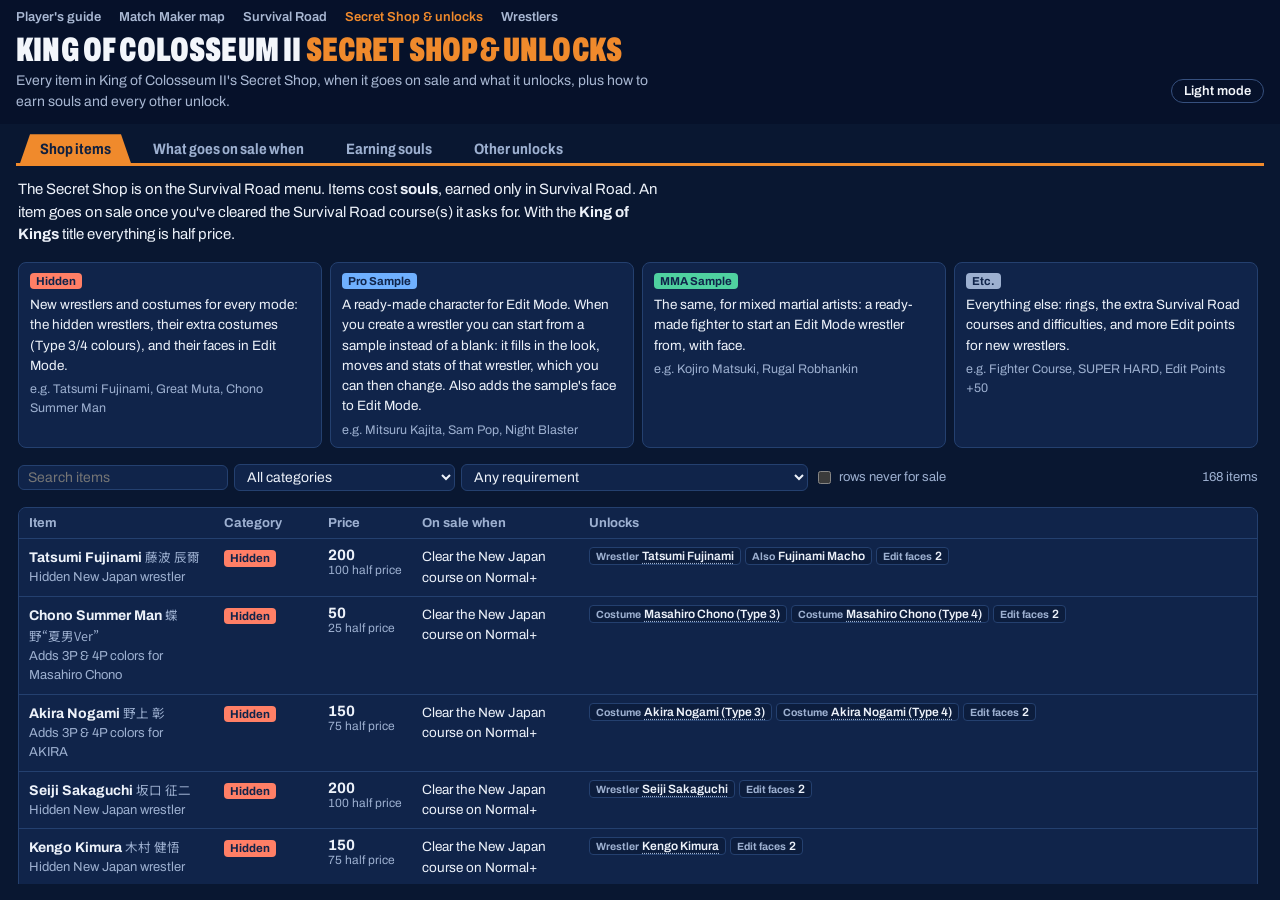
==== commit 266abe74: "Player's guide; shared look for the reference pages; Wrestler Database rework - docs/guide/: a playe" ====
--- a/docs/secret-shop/index.html
+++ b/docs/secret-shop/index.html
@@ -17,7 +17,7 @@
 :root {
   /* light: steel paper and navy ink; the accent is the game's tab orange, gold is the title belt */
   --bg: #e6ebf3; --surface: #ffffff; --sunk: #eef2f8; --ink: #0d1a33; --muted: #4d5d78; --line: #c3cfe1;
-  --accent: #c2560c; --accent-soft: #fde9d8; --accent-ink: #ffffff; --good: #17734a; --bad: #b42318; --hl: #8a6100; --hl-bg: #fff2cc;
+  --accent: #a84a08; --accent-soft: #fde9d8; --accent-ink: #ffffff; --good: #17734a; --bad: #b42318; --hl: #8a6100; --hl-bg: #fff2cc;
   --tab: #e8781f; --tab-ink: #10203f; --band: #0f2347; --band-ink: #f3f6fb;
   --p-njpw: #c2412d; --p-noah: #127a55; --p-ajpw: #2563b0; --p-zero1: #b06200; --p-wj: #6d45a8; --p-pancrase: #5a6573;
   --display: "Archivo", "Arial Narrow", "Helvetica Neue", sans-serif;
@@ -47,7 +47,8 @@
 /* Header: a dark band across the top, the title in heavy condensed type */
 header { display: flex; flex-wrap: wrap; align-items: baseline; gap: 4px 18px; margin: 0 -16px; padding: 10px 16px 12px; background: var(--band); color: var(--band-ink); }
 h1 { font: 900 34px/0.95 var(--display); font-stretch: 62%; letter-spacing: .005em; text-transform: uppercase; margin: 0; }
-h1 span { color: inherit; }
+h1 span { color: var(--tab); }
+h1 .game { color: inherit; }
 .sub { color: #a9b8d3; font-size: 14px; max-width: 80ch; }
 #theme { margin-left: auto; align-self: center; font: 600 13px var(--body); border: 1px solid #36507e; background: transparent; color: var(--band-ink); border-radius: 999px; padding: 4px 12px; cursor: pointer; }
 /* Tabs: the game's orange slanted tab header for the open one */
@@ -77,7 +78,7 @@
 td.n { font-variant-numeric: tabular-nums; white-space: nowrap; text-align: right; }
 tr.first td { border-top: 2px solid var(--line); }
 .prose { max-width: 72ch; display: grid; gap: 10px; }
-.prose h2 { font: 900 30px/1 var(--display); font-stretch: 62%; text-transform: uppercase; margin: 12px 0 0; }
+.prose h2 { font: 900 26px/1 var(--display); font-stretch: 62%; text-transform: uppercase; margin: 14px 0 2px; justify-self: start; background: var(--tab); color: var(--tab-ink); padding: 6px 24px 4px 18px; clip-path: polygon(10px 0, calc(100% - 10px) 0, 100% 100%, 0 100%); }
 .prose p, .prose li { margin: 0; }
 .prose ol, .prose ul { margin: 0; padding-left: 22px; display: grid; gap: 4px; }
 .prose table { font-size: 14px; }
@@ -90,6 +91,22 @@
 @media (max-width: 900px) { .app { height: auto; min-height: 100%; } }
 a.wl { color: inherit; text-decoration: underline dotted; text-decoration-color: var(--muted); text-underline-offset: 3px; }
 a.wl:hover { text-decoration-style: solid; text-decoration-color: var(--accent); }
+/* Controller button icons (tools/pagekit.py BUTTONS_JS and button()): the game's dark discs with
+   coloured symbols */
+:root { --b-disc: #20252e; --b-ring: #20252e; --b-sq: #ff7ac6; --b-x: #8fb4ff; --b-o: #ff9a5c; --b-tri: #4fd1a5; --b-pad: #eef1f5; }
+:root[data-theme="dark"] { --b-disc: #2c3442; --b-ring: #4a5568; }
+@media (prefers-color-scheme: dark) { :root:not([data-theme="light"]) { --b-disc: #2c3442; --b-ring: #4a5568; } }
+svg.bi { width: 20px; height: 20px; vertical-align: middle; margin-right: 1px; }
+svg.bi.wide { width: 26px; }
+svg.bi text { font: 700 10px var(--body); fill: var(--b-pad); }
+.bplus { font: 700 12px/18px var(--body); color: var(--muted); margin: 0 1px; vertical-align: middle; }
+.b { white-space: nowrap; }
+.vh { position: absolute; width: 1px; height: 1px; overflow: hidden; clip-path: inset(50%); white-space: nowrap; }
+/* Fact markings: game text, from the code (dashed), verified in game (green), unverified (gold) */
+.m { font: 600 11.5px/1 var(--body); font-style: normal; color: var(--muted); border: 1px solid var(--line); border-radius: 4px; padding: 2px 5px; white-space: nowrap; vertical-align: 1px; }
+.m.c { border-style: dashed; }
+.m.v { color: var(--good); border-color: color-mix(in srgb, var(--good) 45%, transparent); }
+.m.u { color: var(--hl); border-color: color-mix(in srgb, var(--hl) 50%, transparent); background: var(--hl-bg); }
 
 /* Layout: header + tabs; each tab scrolls on its own. Built by tools/shopmap.py. */
 .view { overflow: auto; padding: 2px 4px 0 2px; }
@@ -138,10 +155,10 @@
 
 <div class="app">
   <header>
-    <h1>Secret Shop <span>&amp; Unlocks</span></h1>
+    <h1><span class="game">King of Colosseum II</span> <span>Secret Shop &amp; Unlocks</span></h1>
     <div class="sub">Every item in King of Colosseum II's Secret Shop, when it goes on sale and what it unlocks, plus how to earn souls and every other unlock.</div>
     <button id="theme" type="button"></button>
-    <nav class="site" aria-label="Reference pages"><a href="../matchmaker-map/">Match Maker map</a><a href="../survival-road/">Survival Road</a><a href="../secret-shop/" aria-current="page">Secret Shop & unlocks</a><a href="../wrestlers/">Wrestlers</a></nav>
+    <nav class="site" aria-label="Reference pages"><a href="../guide/">Player's guide</a><a href="../matchmaker-map/">Match Maker map</a><a href="../survival-road/">Survival Road</a><a href="../secret-shop/" aria-current="page">Secret Shop & unlocks</a><a href="../wrestlers/">Wrestlers</a></nav>
   </header>
   <nav class="tabs" role="tablist">
     <button role="tab" id="t-items" aria-selected="true" aria-controls="items">Shop items</button>
@@ -200,6 +217,13 @@
 /* a wrestler's name as a link to their page in the wrestler database (name: escaped HTML;
    link: 'roster/<id>' or 'templates/<id>' from the page's data; no link = plain name) */
 function wlink(name, link) { return link ? `<a class="wl" href="../wrestlers/#${link}">${name}</a>` : name; }
+const GLYPH = {"sq": "<rect x=\"6\" y=\"6\" width=\"8\" height=\"8\" rx=\"0.5\" fill=\"none\" style=\"stroke:var(--b-sq)\" stroke-width=\"1.8\"/>", "x": "<path d=\"M6.3 6.3l7.4 7.4M13.7 6.3l-7.4 7.4\" style=\"stroke:var(--b-x)\" stroke-width=\"1.9\" stroke-linecap=\"round\"/>", "o": "<circle cx=\"10\" cy=\"10\" r=\"4.4\" fill=\"none\" style=\"stroke:var(--b-o)\" stroke-width=\"1.8\"/>", "tri": "<path d=\"M10 5.4l4.6 8.1H5.4z\" fill=\"none\" style=\"stroke:var(--b-tri)\" stroke-width=\"1.7\" stroke-linejoin=\"round\"/>"};
+const disc = g => "<svg class=\"bi\" viewBox=\"0 0 20 20\" aria-hidden=\"true\"><circle cx=\"10\" cy=\"10\" r=\"9.2\" style=\"fill:var(--b-disc);stroke:var(--b-ring)\" stroke-width=\"0.8\"/>@G@</svg>".replace("@G@", GLYPH[g]);
+const DPAD = "<svg class=\"bi\" viewBox=\"0 0 20 20\" aria-hidden=\"true\"><path d=\"M7.2 1.2h5.6v6h6v5.6h-6v6H7.2v-6h-6V7.2h6z\" style=\"fill:var(--b-disc);stroke:var(--b-ring)\" stroke-width=\"0.8\"/><path d=\"M10 3l1.6 2.2H8.4zM10 17l1.6-2.2H8.4zM3 10l2.2-1.6v3.2zM17 10l-2.2-1.6v3.2z\" style=\"fill:var(--b-pad)\"/></svg>";
+const shoulder = t => "<svg class=\"bi wide\" viewBox=\"0 0 26 20\" aria-hidden=\"true\"><rect x=\"0.6\" y=\"2.6\" width=\"24.8\" height=\"14.8\" rx=\"4.5\" style=\"fill:var(--b-disc);stroke:var(--b-ring)\" stroke-width=\"0.8\"/><text x=\"13\" y=\"13.6\" text-anchor=\"middle\">@G@</text></svg>".replace("@G@", t);
+const STICK_ROT = {"up": 0, "right": 90, "down": 180, "left": 270};
+const stick = d => "<svg class=\"bi\" viewBox=\"0 0 20 20\" aria-hidden=\"true\"><circle cx=\"10\" cy=\"10\" r=\"9.2\" style=\"fill:var(--b-disc);stroke:var(--b-ring)\" stroke-width=\"0.8\"/><circle cx=\"10\" cy=\"10\" r=\"4.2\" style=\"fill:none;stroke:var(--b-pad)\" stroke-width=\"1.2\" opacity=\".55\"/><path d=\"M10 2.6l2.8 3.6H7.2z\" style=\"fill:var(--b-pad)\" transform=\"rotate(@G@ 10 10)\"/></svg>".replace("@G@", STICK_ROT[d]);
+const PLUS = '<span class="bplus">+</span>';
 
 /* ---------- tabs */
 const TABS = ["items", "ladder", "souls", "other"];
